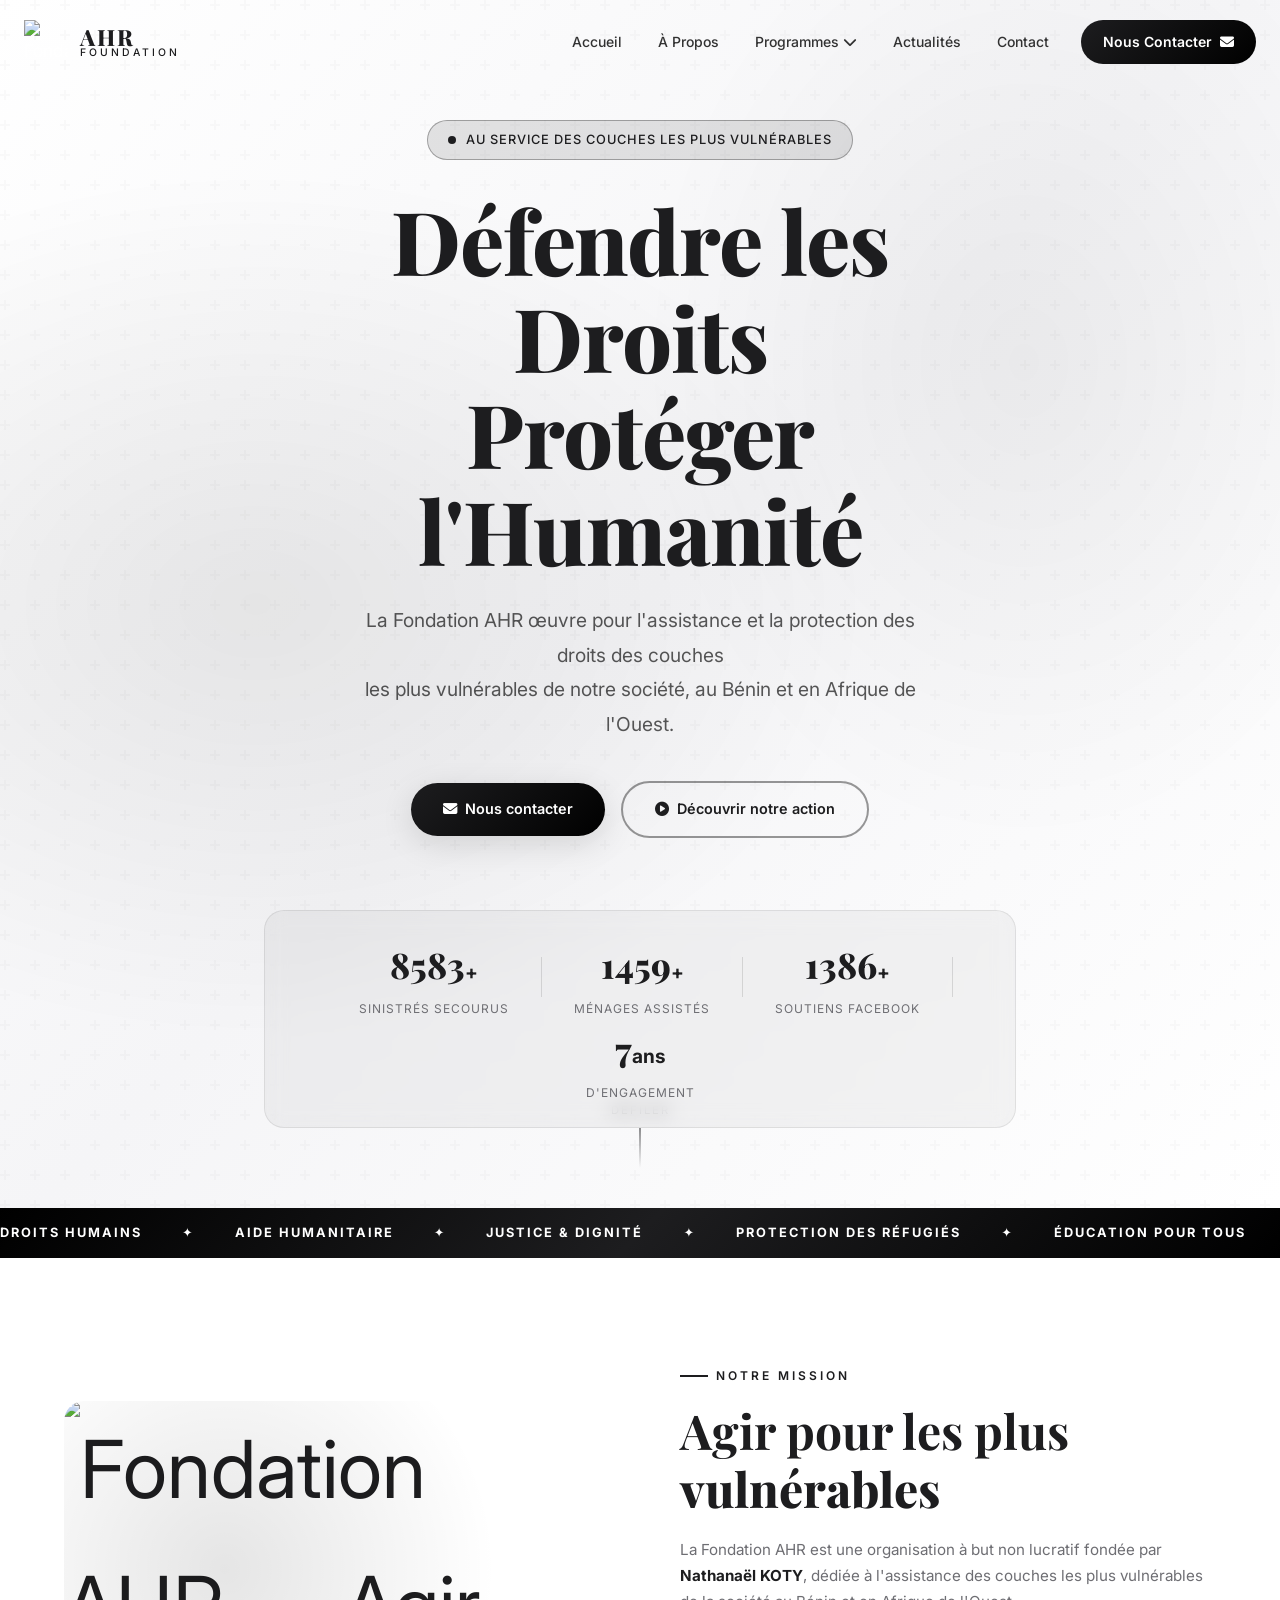
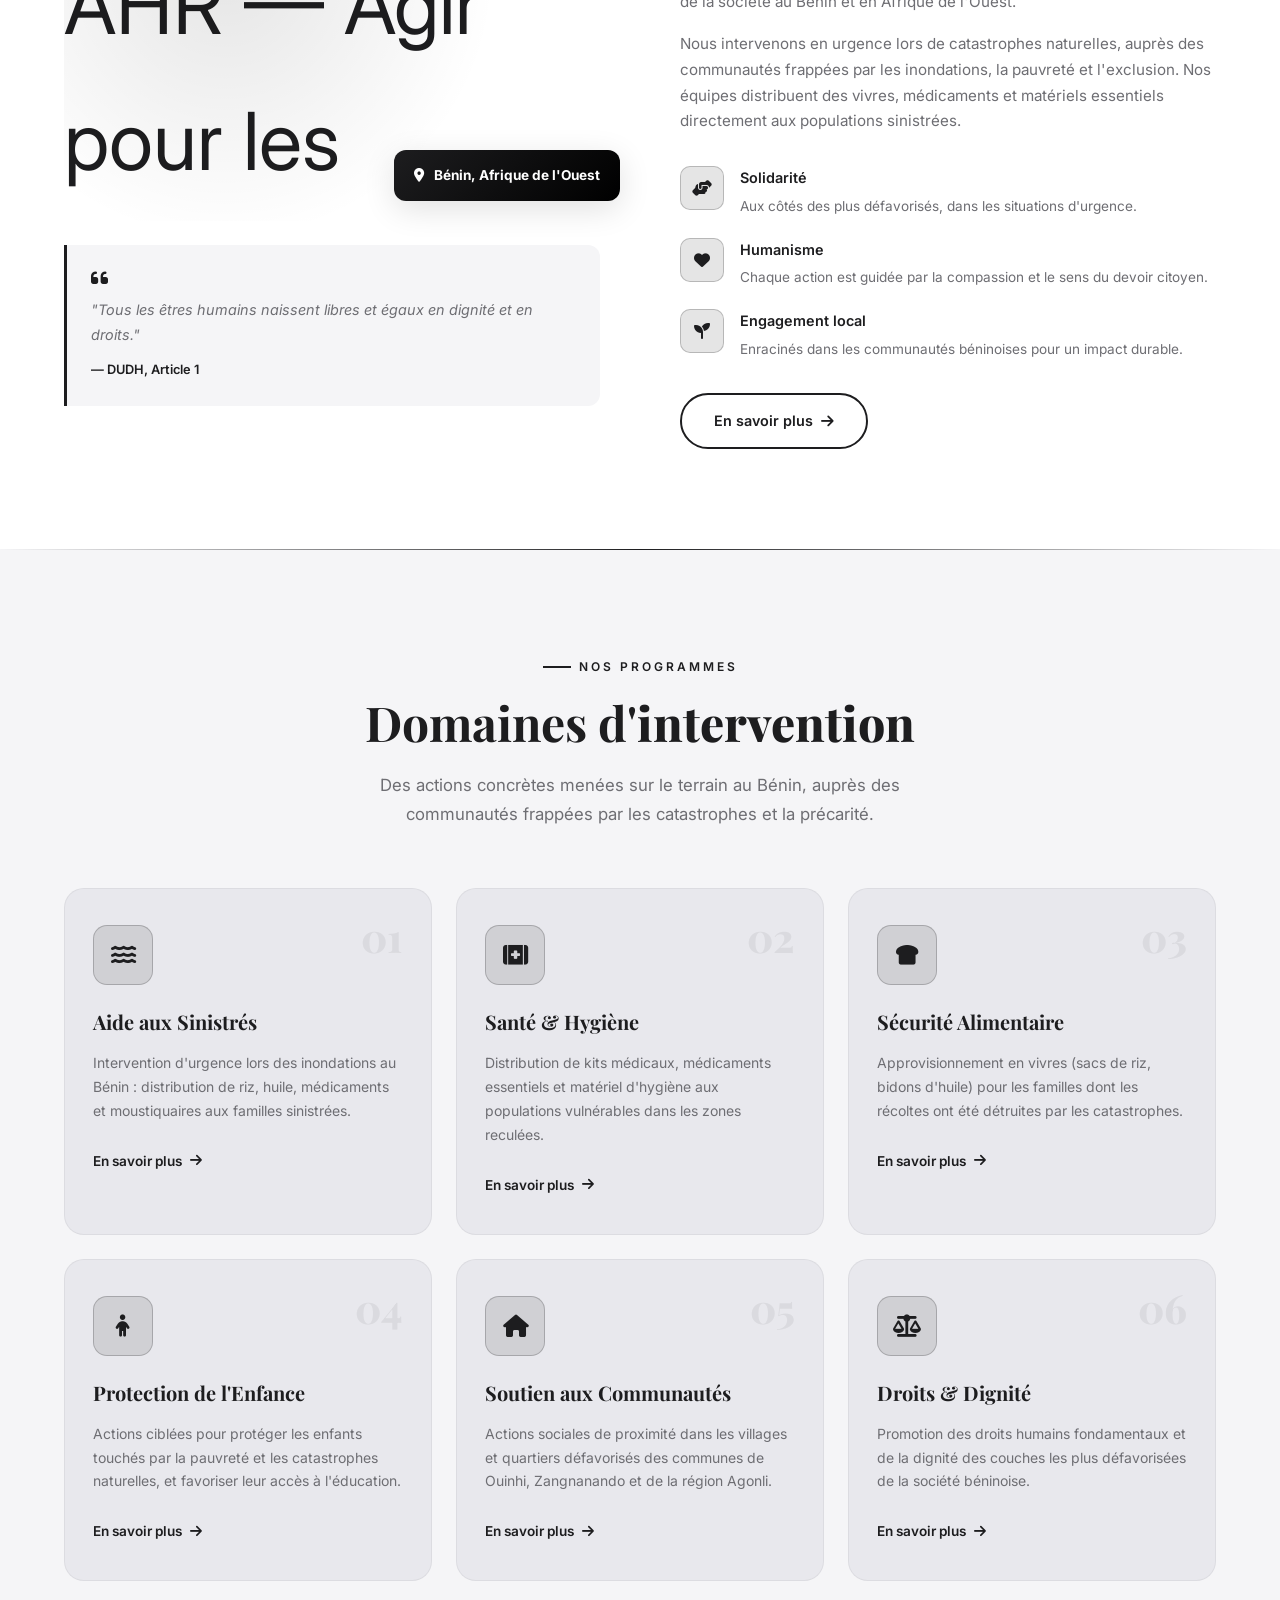
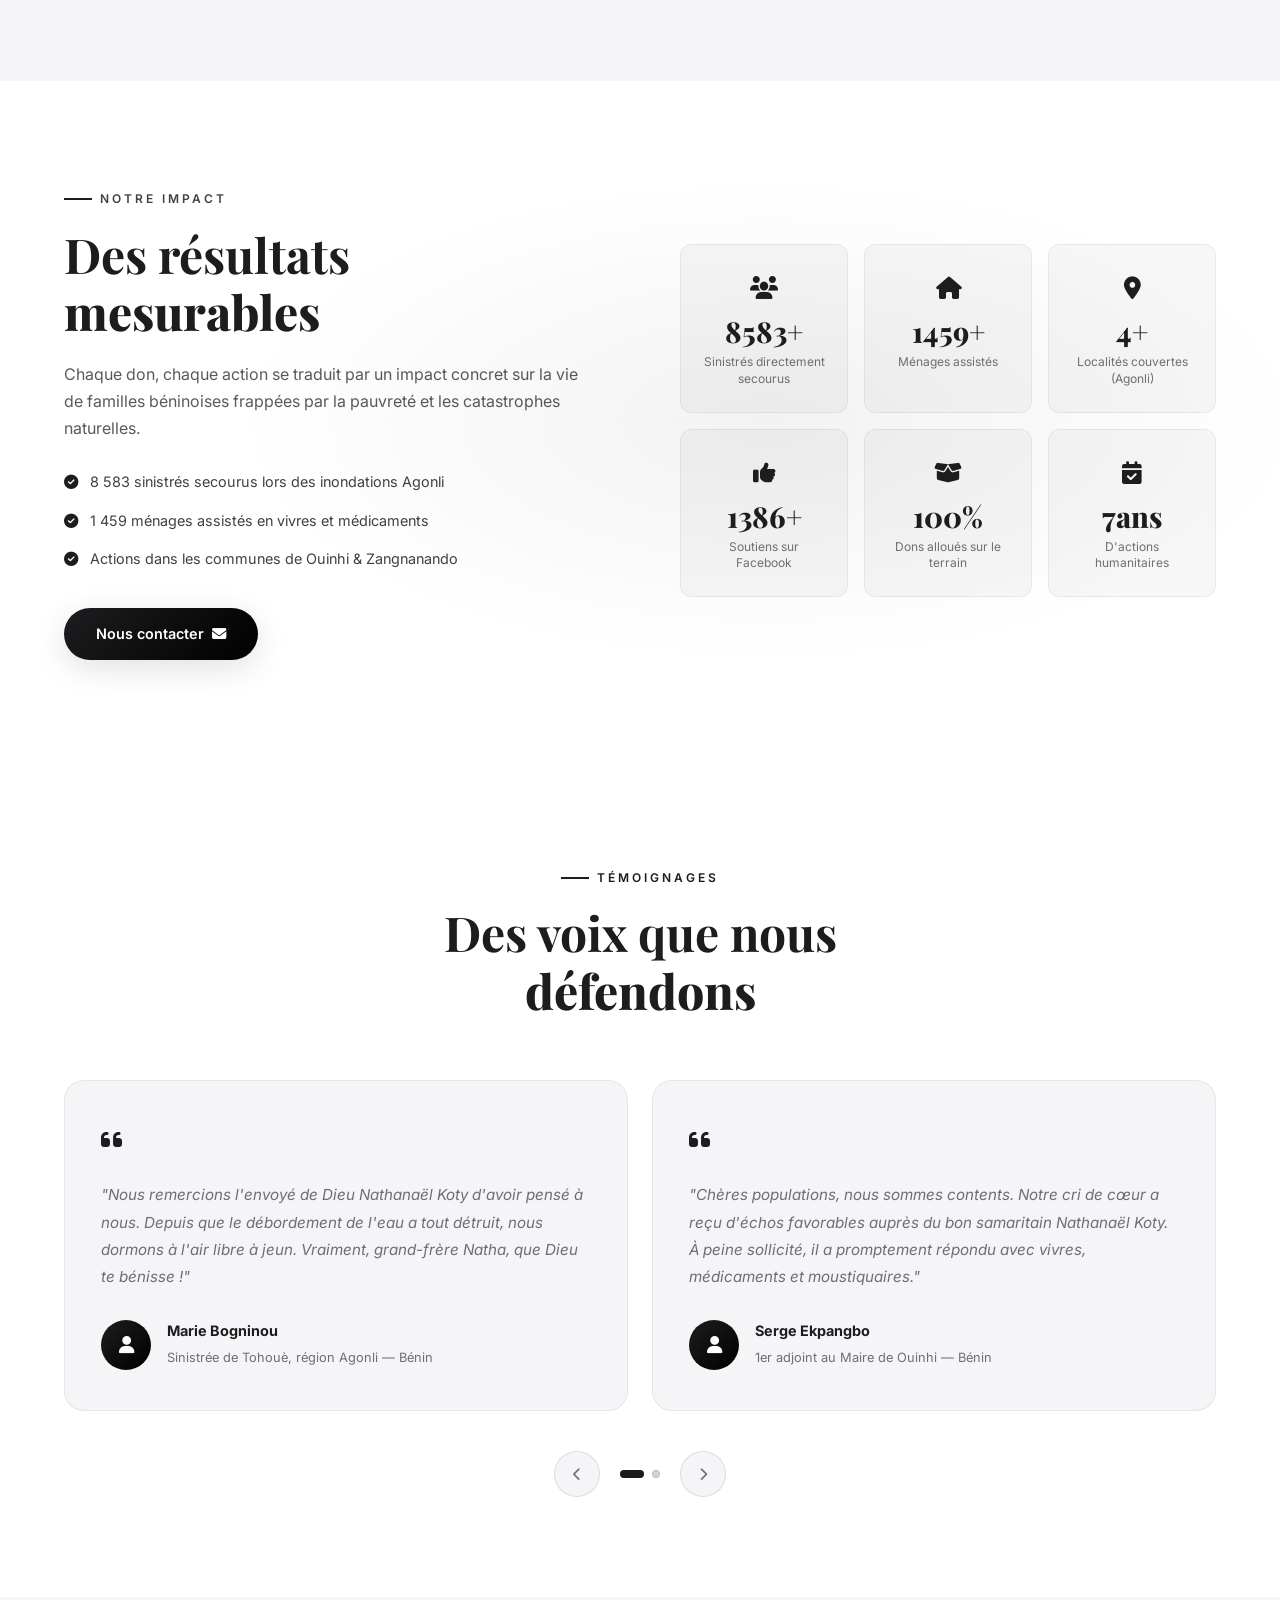
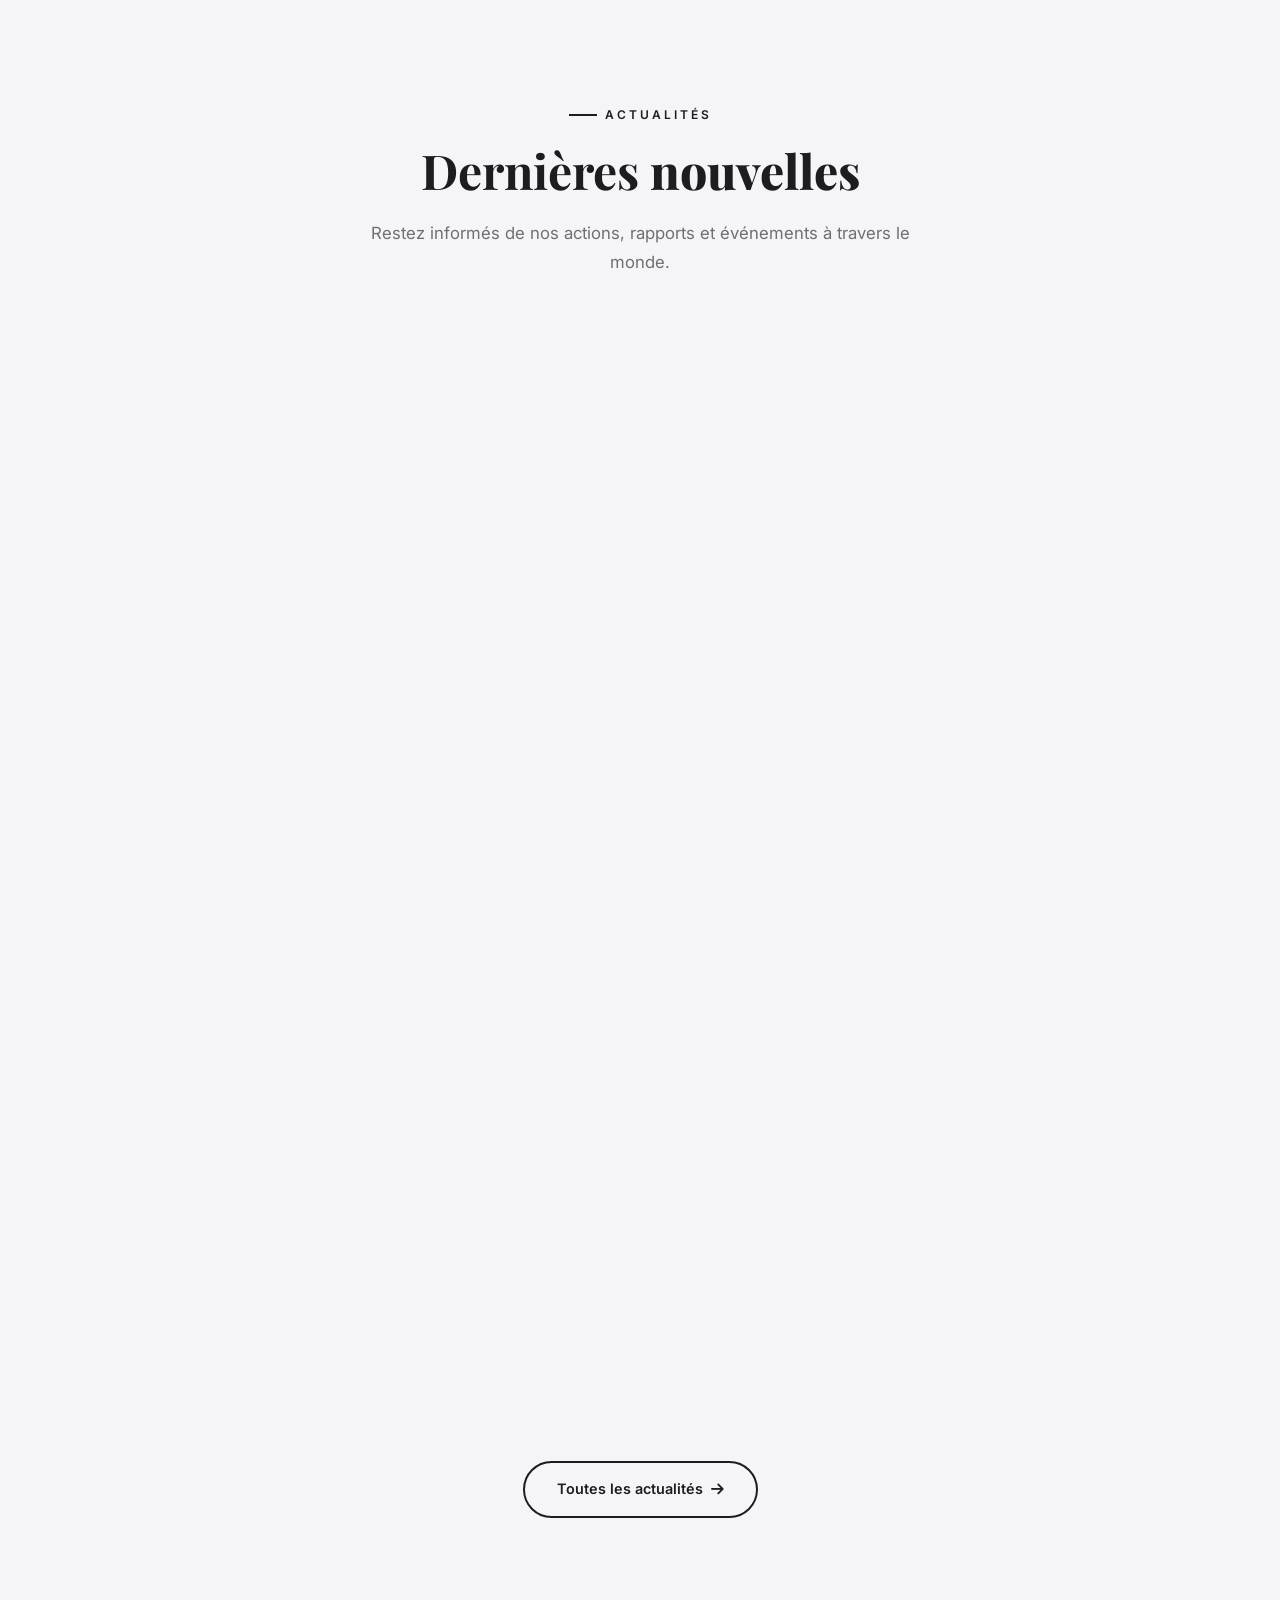
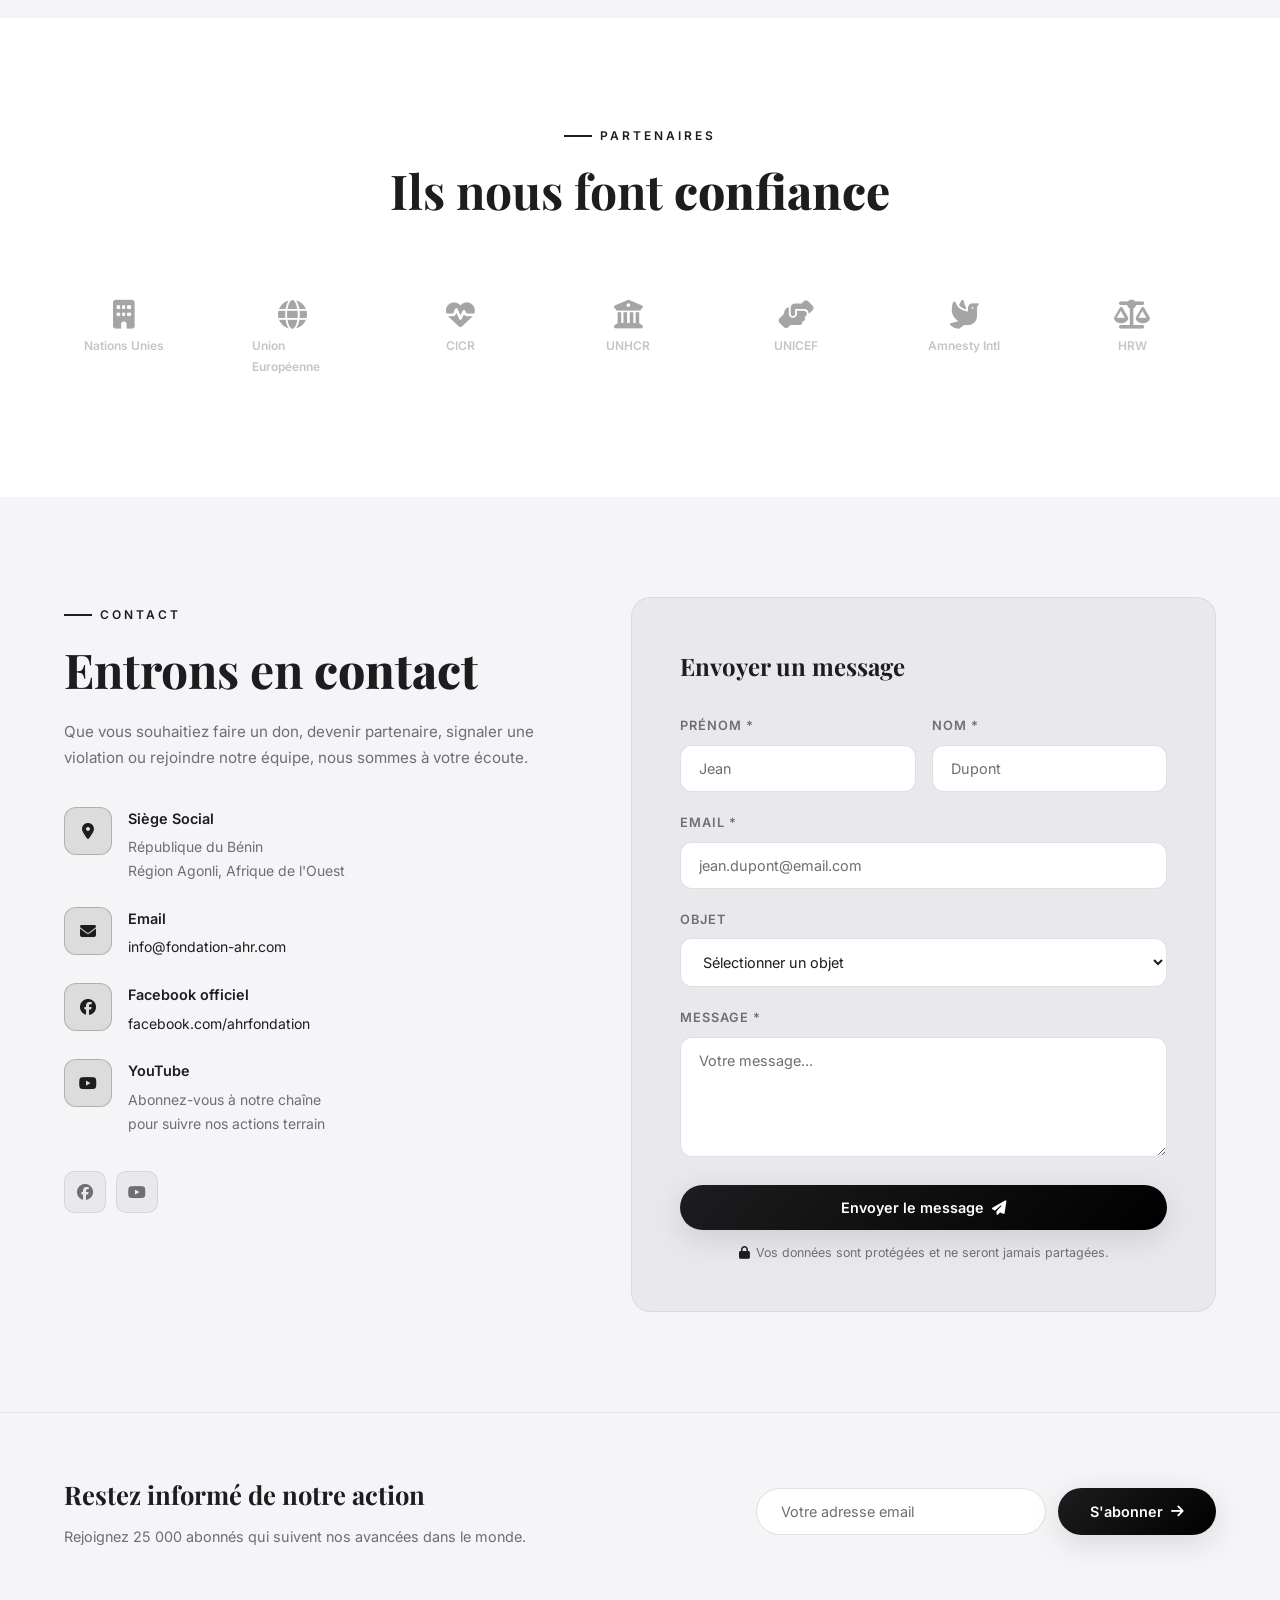
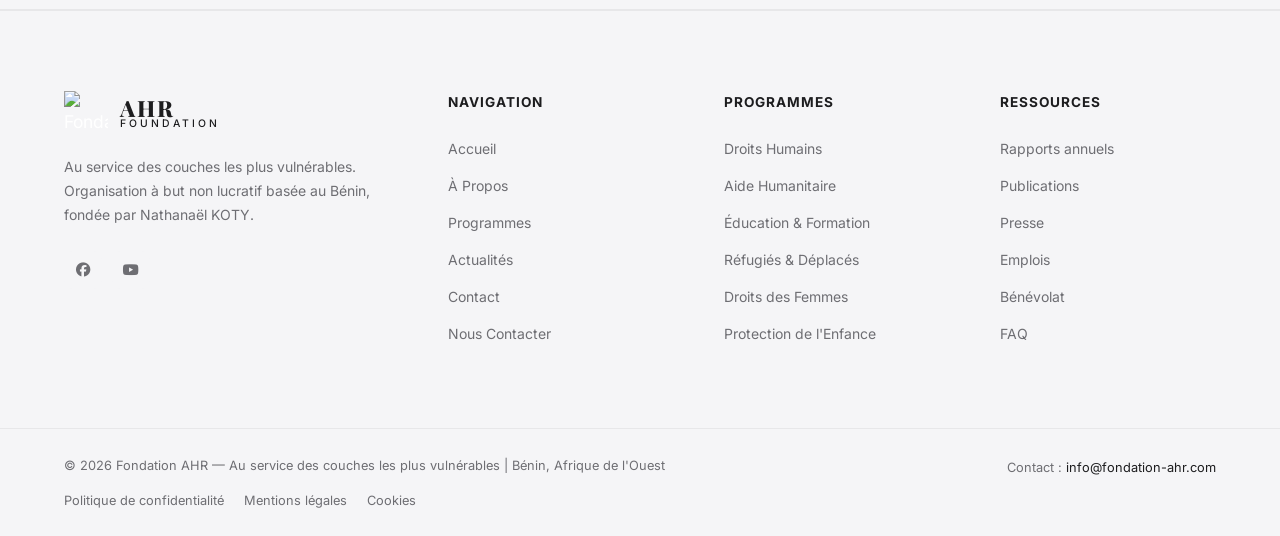
==== index.html @ 8061a59f "Initial commit - Fondation AHR website" ====
﻿<!DOCTYPE html>
<html lang="fr">
<head>
  <meta charset="UTF-8" />
  <meta name="viewport" content="width=device-width, initial-scale=1.0"/>
  <title>Fondation AHR — Assistance and Human Rights Foundation</title>
  <meta name="description" content="La Fondation AHR œuvre pour la défense des droits humains et l'assistance des populations vulnérables à travers le monde."/>
  <link rel="stylesheet" href="css/style.css"/>
  <link rel="stylesheet" href="css/animations.css"/>
  <link rel="preconnect" href="https://fonts.googleapis.com"/>
  <link href="https://fonts.googleapis.com/css2?family=Playfair+Display:wght@400;600;700;800&family=Inter:wght@300;400;500;600&display=swap" rel="stylesheet"/>
  <link rel="stylesheet" href="https://cdnjs.cloudflare.com/ajax/libs/font-awesome/6.5.0/css/all.min.css"/>
</head>
<body>

  <!-- ══════════════════════  NAVBAR  ══════════════════════ -->
  <nav class="navbar" id="navbar">
    <div class="nav-container">
      <a href="index.html" class="nav-logo">
        <span class="logo-icon" style="background:transparent; border:none;"><img src="https://res.cloudinary.com/dmwknarb2/image/upload/327393902_753303532380529_554003093604150796_n_wo1e9e.png" alt="Fondation AHR" style="width:44px; height:44px; object-fit:contain;"/></span>
        <div class="logo-text">
          <span class="logo-title">AHR</span>
          <span class="logo-sub">Foundation</span>
        </div>
      </a>
      <ul class="nav-menu" id="navMenu">
        <li><a href="index.html" class="nav-link active">Accueil</a></li>
        <li><a href="pages/about.html" class="nav-link">À Propos</a></li>
        <li class="nav-dropdown">
          <a href="#programs" class="nav-link">Programmes <i class="fas fa-chevron-down"></i></a>
          <ul class="dropdown-menu">
            <li><a href="#programs">Droits Humains</a></li>
            <li><a href="#programs">Aide Humanitaire</a></li>
            <li><a href="#programs">Éducation & Formation</a></li>
            <li><a href="#programs">Réfugiés & Déplacés</a></li>
          </ul>
        </li>
        <li><a href="pages/blog.html" class="nav-link">Actualités</a></li>
        <li><a href="#contact" class="nav-link">Contact</a></li>
        <li><a href="#contact" class="nav-cta">Nous Contacter <i class="fas fa-envelope"></i></a></li>
      </ul>
      <button class="nav-toggle" id="navToggle" aria-label="Menu">
        <span></span><span></span><span></span>
      </button>
    </div>
  </nav>

  <!-- ══════════════════════  HERO  ══════════════════════ -->
  <section class="hero" id="home">
    <div class="hero-bg"></div>
    <div class="hero-overlay"></div>
    <div class="hero-particles" id="particles"></div>
    <div class="hero-content">
      <div class="hero-badge reveal">
        <span class="badge-dot"></span>
        Au service des couches les plus vulnérables
      </div>
      <h1 class="hero-title reveal">
        Défendre les <span class="gold-text">Droits</span><br/>
        Protéger l'<span class="gold-text">Humanité</span>
      </h1>
      <p class="hero-subtitle reveal">
        La Fondation AHR œuvre pour l'assistance et la protection des droits des couches<br/>
        les plus vulnérables de notre société, au Bénin et en Afrique de l'Ouest.
      </p>
      <div class="hero-actions reveal">
        <a href="#contact" class="btn btn-gold">
          <i class="fas fa-envelope"></i> Nous contacter
        </a>
        <a href="pages/about.html" class="btn btn-outline-white">
          <i class="fas fa-play-circle"></i> Découvrir notre action
        </a>
      </div>
      <div class="hero-stats reveal">
        <div class="stat-item">
          <span class="stat-number" data-target="8583">0</span><span class="stat-suffix">+</span>
          <span class="stat-label">Sinistrés secourus</span>
        </div>
        <div class="stat-divider"></div>
        <div class="stat-item">
          <span class="stat-number" data-target="1459">0</span><span class="stat-suffix">+</span>
          <span class="stat-label">Ménages assistés</span>
        </div>
        <div class="stat-divider"></div>
        <div class="stat-item">
          <span class="stat-number" data-target="1386">0</span><span class="stat-suffix">+</span>
          <span class="stat-label">Soutiens Facebook</span>
        </div>
        <div class="stat-divider"></div>
        <div class="stat-item">
          <span class="stat-number" data-target="7">0</span><span class="stat-suffix">ans</span>
          <span class="stat-label">D'engagement</span>
        </div>
      </div>
    </div>
    <div class="hero-scroll">
      <span>Défiler</span>
      <div class="scroll-line"></div>
    </div>
  </section>

  <!-- ══════════════════════  MARQUEE  ══════════════════════ -->
  <div class="marquee-bar">
    <div class="marquee-track">
      <span>Droits Humains</span><span class="marquee-sep">✦</span>
      <span>Aide Humanitaire</span><span class="marquee-sep">✦</span>
      <span>Justice & Dignité</span><span class="marquee-sep">✦</span>
      <span>Protection des Réfugiés</span><span class="marquee-sep">✦</span>
      <span>Éducation pour Tous</span><span class="marquee-sep">✦</span>
      <span>Égalité & Liberté</span><span class="marquee-sep">✦</span>
      <span>Droits des Femmes</span><span class="marquee-sep">✦</span>
      <span>Accès à la Justice</span><span class="marquee-sep">✦</span>
      <span>Droits Humains</span><span class="marquee-sep">✦</span>
      <span>Aide Humanitaire</span><span class="marquee-sep">✦</span>
      <span>Justice & Dignité</span><span class="marquee-sep">✦</span>
      <span>Protection des Réfugiés</span><span class="marquee-sep">✦</span>
    </div>
  </div>

  <!-- ══════════════════════  MISSION  ══════════════════════ -->
  <section class="mission-section section" id="mission">
    <div class="container">
      <div class="mission-grid">
        <div class="mission-visual reveal-left">
          <div class="mission-img-wrapper">
            <div class="mission-img-placeholder" style="padding:0; overflow:hidden; background:none; border:none;">
              <img src="https://res.cloudinary.com/dmwknarb2/image/upload/f_png/33831989_678188295853684_4920862546354765824_n_cxwmad.jpg" alt="Fondation AHR — Agir pour les vulnérables" style="width:100%; height:100%; object-fit:cover; border-radius:var(--radius-lg); display:block;"/>
            </div>
            <div class="mission-badge-float">
              <i class="fas fa-map-marker-alt"></i>
              <span>Bénin, Afrique de l'Ouest</span>
            </div>
          </div>
          <div class="mission-quote">
            <i class="fas fa-quote-left"></i>
            <p>"Tous les êtres humains naissent libres et égaux en dignité et en droits."</p>
            <cite>— DUDH, Article 1</cite>
          </div>
        </div>
        <div class="mission-content reveal-right">
          <div class="section-label">Notre Mission</div>
          <h2 class="section-title">Agir pour les plus<br/><span class="gold-text">vulnérables</span></h2>
          <p class="mission-text">
            La Fondation AHR est une organisation à but non lucratif fondée par <strong style="color:var(--white)">Nathanaël KOTY</strong>,
            dédiée à l'assistance des couches les plus vulnérables de la société au Bénin
            et en Afrique de l'Ouest.
          </p>
          <p class="mission-text">
            Nous intervenons en urgence lors de catastrophes naturelles, auprès des communautés
            frappées par les inondations, la pauvreté et l'exclusion. Nos équipes distribuent des
            vivres, médicaments et matériels essentiels directement aux populations sinistrées.
          </p>
          <div class="mission-values">
            <div class="value-item">
              <div class="value-icon"><i class="fas fa-hands-helping"></i></div>
              <div>
                <h4>Solidarité</h4>
                <p>Aux côtés des plus défavorisés, dans les situations d'urgence.</p>
              </div>
            </div>
            <div class="value-item">
              <div class="value-icon"><i class="fas fa-heart"></i></div>
              <div>
                <h4>Humanisme</h4>
                <p>Chaque action est guidée par la compassion et le sens du devoir citoyen.</p>
              </div>
            </div>
            <div class="value-item">
              <div class="value-icon"><i class="fas fa-seedling"></i></div>
              <div>
                <h4>Engagement local</h4>
                <p>Enracinés dans les communautés béninoises pour un impact durable.</p>
              </div>
            </div>
          </div>
          <a href="pages/about.html" class="btn btn-gold-outline">En savoir plus <i class="fas fa-arrow-right"></i></a>
        </div>
      </div>
    </div>
  </section>

  <!-- ══════════════════════  PROGRAMMES  ══════════════════════ -->
  <section class="programs-section section" id="programs">
    <div class="programs-bg-deco"></div>
    <div class="container">
      <div class="section-header reveal">
        <div class="section-label">Nos Programmes</div>
        <h2 class="section-title">Domaines d'<span class="gold-text">intervention</span></h2>
        <p class="section-desc">
          Des actions concrètes menées sur le terrain au Bénin, auprès des communautés
          frappées par les catastrophes et la précarité.
        </p>
      </div>
      <div class="programs-grid">
        <div class="program-card reveal" data-delay="0">
          <div class="program-icon">
            <i class="fas fa-water"></i>
          </div>
          <div class="program-number">01</div>
          <h3>Aide aux Sinistrés</h3>
          <p>Intervention d'urgence lors des inondations au Bénin : distribution de riz, huile, médicaments et moustiquaires aux familles sinistrées.</p>
          <a href="pages/blog.html" class="program-link">En savoir plus <i class="fas fa-arrow-right"></i></a>
        </div>
        <div class="program-card reveal" data-delay="100">
          <div class="program-icon">
            <i class="fas fa-first-aid"></i>
          </div>
          <div class="program-number">02</div>
          <h3>Santé & Hygiène</h3>
          <p>Distribution de kits médicaux, médicaments essentiels et matériel d'hygiène aux populations vulnérables dans les zones reculées.</p>
          <a href="pages/blog.html" class="program-link">En savoir plus <i class="fas fa-arrow-right"></i></a>
        </div>
        <div class="program-card reveal" data-delay="200">
          <div class="program-icon">
            <i class="fas fa-bread-slice"></i>
          </div>
          <div class="program-number">03</div>
          <h3>Sécurité Alimentaire</h3>
          <p>Approvisionnement en vivres (sacs de riz, bidons d'huile) pour les familles dont les récoltes ont été détruites par les catastrophes.</p>
          <a href="pages/blog.html" class="program-link">En savoir plus <i class="fas fa-arrow-right"></i></a>
        </div>
        <div class="program-card reveal" data-delay="300">
          <div class="program-icon">
            <i class="fas fa-child"></i>
          </div>
          <div class="program-number">04</div>
          <h3>Protection de l'Enfance</h3>
          <p>Actions ciblées pour protéger les enfants touchés par la pauvreté et les catastrophes naturelles, et favoriser leur accès à l'éducation.</p>
          <a href="pages/blog.html" class="program-link">En savoir plus <i class="fas fa-arrow-right"></i></a>
        </div>
        <div class="program-card reveal" data-delay="400">
          <div class="program-icon">
            <i class="fas fa-home"></i>
          </div>
          <div class="program-number">05</div>
          <h3>Soutien aux Communautés</h3>
          <p>Actions sociales de proximité dans les villages et quartiers défavorisés des communes de Ouinhi, Zangnanando et de la région Agonli.</p>
          <a href="pages/blog.html" class="program-link">En savoir plus <i class="fas fa-arrow-right"></i></a>
        </div>
        <div class="program-card reveal" data-delay="500">
          <div class="program-icon">
            <i class="fas fa-balance-scale"></i>
          </div>
          <div class="program-number">06</div>
          <h3>Droits & Dignité</h3>
          <p>Promotion des droits humains fondamentaux et de la dignité des couches les plus défavorisées de la société béninoise.</p>
          <a href="pages/blog.html" class="program-link">En savoir plus <i class="fas fa-arrow-right"></i></a>
        </div>
      </div>
    </div>
  </section>

  <!-- ══════════════════════  IMPACT CHIFFRES  ══════════════════════ -->
  <section class="impact-section section" id="impact">
    <div class="impact-bg"></div>
    <div class="container">
      <div class="impact-grid">
        <div class="impact-content reveal-left">
          <div class="section-label light">Notre Impact</div>
          <h2 class="section-title white">Des résultats<br/><span class="gold-text">mesurables</span></h2>
          <p class="impact-text">
            Chaque don, chaque action se traduit par un impact concret sur la vie
            de familles béninoises frappées par la pauvreté et les catastrophes naturelles.
          </p>
          <div class="impact-highlights">
            <div class="highlight-item">
              <i class="fas fa-check-circle"></i>
              <span>8 583 sinistrés secourus lors des inondations Agonli</span>
            </div>
            <div class="highlight-item">
              <i class="fas fa-check-circle"></i>
              <span>1 459 ménages assistés en vivres et médicaments</span>
            </div>
            <div class="highlight-item">
              <i class="fas fa-check-circle"></i>
              <span>Actions dans les communes de Ouinhi & Zangnanando</span>
            </div>
          </div>
          <a href="#contact" class="btn btn-gold">Nous contacter <i class="fas fa-envelope"></i></a>
        </div>
        <div class="impact-numbers reveal-right">
          <div class="impact-card">
            <div class="impact-icon"><i class="fas fa-users"></i></div>
            <div class="impact-stat">
              <span class="impact-num" data-target="8583">0</span><span>+</span>
            </div>
            <p>Sinistrés directement secourus</p>
          </div>
          <div class="impact-card">
            <div class="impact-icon"><i class="fas fa-home"></i></div>
            <div class="impact-stat">
              <span class="impact-num" data-target="1459">0</span><span>+</span>
            </div>
            <p>Ménages assistés</p>
          </div>
          <div class="impact-card">
            <div class="impact-icon"><i class="fas fa-map-marker-alt"></i></div>
            <div class="impact-stat">
              <span class="impact-num" data-target="4">0</span><span>+</span>
            </div>
            <p>Localités couvertes (Agonli)</p>
          </div>
          <div class="impact-card">
            <div class="impact-icon"><i class="fas fa-thumbs-up"></i></div>
            <div class="impact-stat">
              <span class="impact-num" data-target="1386">0</span><span>+</span>
            </div>
            <p>Soutiens sur Facebook</p>
          </div>
          <div class="impact-card">
            <div class="impact-icon"><i class="fas fa-box-open"></i></div>
            <div class="impact-stat">
              <span class="impact-num" data-target="100">0</span><span>%</span>
            </div>
            <p>Dons alloués sur le terrain</p>
          </div>
          <div class="impact-card">
            <div class="impact-icon"><i class="fas fa-calendar-check"></i></div>
            <div class="impact-stat">
              <span class="impact-num" data-target="7">0</span><span>ans</span>
            </div>
            <p>D'actions humanitaires</p>
          </div>
        </div>
      </div>
    </div>
  </section>

  <!-- ══════════════════════  TESTIMONIAUX  ══════════════════════ -->
  <section class="testimonials-section section" id="testimonials">
    <div class="container">
      <div class="section-header reveal">
        <div class="section-label">Témoignages</div>
        <h2 class="section-title">Des voix que nous<br/><span class="gold-text">défendons</span></h2>
      </div>
      <div class="testimonials-slider">
        <div class="testimonials-track" id="testimonialsTrack">
          <div class="testimonial-card">
            <div class="testimonial-quote"><i class="fas fa-quote-left"></i></div>
            <p>"Nous remercions l'envoyé de Dieu Nathanaël Koty d'avoir pensé à nous. Depuis que le débordement de l'eau a tout détruit, nous dormons à l'air libre à jeun. Vraiment, grand-frère Natha, que Dieu te bénisse !"</p>
            <div class="testimonial-author">
              <div class="author-avatar"><i class="fas fa-user"></i></div>
              <div>
                <strong>Marie Bogninou</strong>
                <span>Sinistrée de Tohouè, région Agonli — Bénin</span>
              </div>
            </div>
          </div>
          <div class="testimonial-card">
            <div class="testimonial-quote"><i class="fas fa-quote-left"></i></div>
            <p>"Chères populations, nous sommes contents. Notre cri de cœur a reçu d'échos favorables auprès du bon samaritain Nathanaël Koty. À peine sollicité, il a promptement répondu avec vivres, médicaments et moustiquaires."</p>
            <div class="testimonial-author">
              <div class="author-avatar"><i class="fas fa-user"></i></div>
              <div>
                <strong>Serge Ekpangbo</strong>
                <span>1er adjoint au Maire de Ouinhi — Bénin</span>
              </div>
            </div>
          </div>
          <div class="testimonial-card">
            <div class="testimonial-quote"><i class="fas fa-quote-left"></i></div>
            <p>"Ce n'est pas de votre faute d'être dans cette condition. Mais ce serait une faute grave si nous n'agissions pas. La Fondation AHR se fait le devoir de vous offrir un brin de sourire à travers ces présents."</p>
            <div class="testimonial-author">
              <div class="author-avatar"><i class="fas fa-user"></i></div>
              <div>
                <strong>Nathanaël KOTY</strong>
                <span>Président-Fondateur, Fondation AHR — Bénin</span>
              </div>
            </div>
          </div>
          <div class="testimonial-card">
            <div class="testimonial-quote"><i class="fas fa-quote-left"></i></div>
            <p>"La Fondation AHR qui travaille pour les couches vulnérables reviendra dans les prochains jours pour d'autres actions sociales plus pointues. Nous invitons toutes les bonnes volontés à faire autant."</p>
            <div class="testimonial-author">
              <div class="author-avatar"><i class="fas fa-user"></i></div>
              <div>
                <strong>Bruno Viaho</strong>
                <span>Membre actif, Fondation AHR — Bénin</span>
              </div>
            </div>
          </div>
        </div>
        <div class="slider-controls">
          <button class="slider-btn" id="prevBtn"><i class="fas fa-chevron-left"></i></button>
          <div class="slider-dots" id="sliderDots"></div>
          <button class="slider-btn" id="nextBtn"><i class="fas fa-chevron-right"></i></button>
        </div>
      </div>
    </div>
  </section>

  <!-- ══════════════════════  BLOG PREVIEW  ══════════════════════ -->
  <section class="blog-preview-section section" id="news">
    <div class="container">
      <div class="section-header reveal">
        <div class="section-label">Actualités</div>
        <h2 class="section-title">Dernières <span class="gold-text">nouvelles</span></h2>
        <p class="section-desc">Restez informés de nos actions, rapports et événements à travers le monde.</p>
      </div>
      <div class="blog-grid">
        <div class="blog-card featured reveal" style="overflow:hidden; display:flex; align-items:stretch; justify-content:center; background:transparent; border:none; box-shadow:none;">
          <iframe src="https://www.facebook.com/plugins/post.php?href=https%3A%2F%2Fwww.facebook.com%2Fahrfondation%2Fposts%2Fpfbid0Rk1g52JhXmCmSq9uefWDFMdXFMCAFdXYzMThd92JaocttdVY2HbYHH1hpQY56QLKl&show_text=true&width=500" width="500" height="545" style="border:none;overflow:hidden;display:block;max-width:100%;border-radius:var(--radius-lg);" scrolling="no" frameborder="0" allowfullscreen="true" allow="autoplay; clipboard-write; encrypted-media; picture-in-picture; web-share"></iframe>
        </div>
        <div class="blog-side">
          <div class="blog-card-sm reveal" data-delay="100" style="background:transparent; border:none; box-shadow:none; padding:0; overflow:visible;">
            <iframe src="https://www.facebook.com/plugins/post.php?href=https%3A%2F%2Fwww.facebook.com%2Fahrfondation%2Fposts%2Fpfbid02uwYQvBxTCbDTizNyrFGQZyXysoVNdLb65soQxeJ5K8eNu9d1woLPJxcKgtAxRHSAl&show_text=true&width=500" width="500" height="250" style="border:none;overflow:hidden;display:block;max-width:100%;border-radius:var(--radius);" scrolling="no" frameborder="0" allowfullscreen="true" allow="autoplay; clipboard-write; encrypted-media; picture-in-picture; web-share"></iframe>
          </div>
          <div class="blog-card-sm reveal" data-delay="200" style="background:transparent; border:none; box-shadow:none; padding:0; overflow:visible;">
            <iframe src="https://www.facebook.com/plugins/post.php?href=https%3A%2F%2Fwww.facebook.com%2Fahrfondation%2Fposts%2Fpfbid02uwYQvBxTCbDTizNyrFGQZyXysoVNdLb65soQxeJ5K8eNu9d1woLPJxcKgtAxRHSAl&show_text=true&width=500" width="500" height="250" style="border:none;overflow:hidden;display:block;max-width:100%;border-radius:var(--radius);" scrolling="no" frameborder="0" allowfullscreen="true" allow="autoplay; clipboard-write; encrypted-media; picture-in-picture; web-share"></iframe>
          </div>
          <div class="blog-card-sm reveal" data-delay="300" style="background:transparent; border:none; box-shadow:none; padding:0; overflow:visible;">
            <iframe src="https://www.facebook.com/plugins/post.php?href=https%3A%2F%2Fwww.facebook.com%2Fahrfondation%2Fposts%2Fpfbid0LVCz6cUpHkBPwqX7Twd5BV7eNKtuWEPssJAX1Fk1bFcpWMTqMDL9YzKHEGQ58543l&show_text=true&width=500" width="500" height="545" style="border:none;overflow:hidden;display:block;max-width:100%;border-radius:var(--radius);" scrolling="no" frameborder="0" allowfullscreen="true" allow="autoplay; clipboard-write; encrypted-media; picture-in-picture; web-share"></iframe>
          </div>
        </div>
      </div>
      <div class="text-center reveal">
        <a href="pages/blog.html" class="btn btn-gold-outline">Toutes les actualités <i class="fas fa-arrow-right"></i></a>
      </div>
    </div>
  </section>

  <!-- ══════════════════════  DON CTA  ══════════════════════ -->
  <!-- ══════════════════════  PARTENAIRES  ══════════════════════ -->
  <section class="partners-section section">
    <div class="container">
      <div class="section-header reveal">
        <div class="section-label">Partenaires</div>
        <h2 class="section-title">Ils nous font <span class="gold-text">confiance</span></h2>
      </div>
      <div class="partners-marquee">
        <div class="partners-track">
          <div class="partner-logo"><i class="fas fa-building"></i><span>Nations Unies</span></div>
          <div class="partner-logo"><i class="fas fa-globe"></i><span>Union Européenne</span></div>
          <div class="partner-logo"><i class="fas fa-heartbeat"></i><span>CICR</span></div>
          <div class="partner-logo"><i class="fas fa-university"></i><span>UNHCR</span></div>
          <div class="partner-logo"><i class="fas fa-hands-helping"></i><span>UNICEF</span></div>
          <div class="partner-logo"><i class="fas fa-dove"></i><span>Amnesty Intl</span></div>
          <div class="partner-logo"><i class="fas fa-balance-scale"></i><span>HRW</span></div>
          <div class="partner-logo"><i class="fas fa-building"></i><span>Nations Unies</span></div>
          <div class="partner-logo"><i class="fas fa-globe"></i><span>Union Européenne</span></div>
          <div class="partner-logo"><i class="fas fa-heartbeat"></i><span>CICR</span></div>
          <div class="partner-logo"><i class="fas fa-university"></i><span>UNHCR</span></div>
        </div>
      </div>
    </div>
  </section>

  <!-- ══════════════════════  CONTACT  ══════════════════════ -->
  <section class="contact-section section" id="contact">
    <div class="container">
      <div class="contact-grid">
        <div class="contact-info reveal-left">
          <div class="section-label">Contact</div>
          <h2 class="section-title">Entrons en <span class="gold-text">contact</span></h2>
          <p>Que vous souhaitiez faire un don, devenir partenaire, signaler une violation ou rejoindre notre équipe, nous sommes à votre écoute.</p>
          <div class="contact-items">
            <div class="contact-item">
              <div class="contact-icon"><i class="fas fa-map-marker-alt"></i></div>
              <div>
                <h4>Siège Social</h4>
                <p>République du Bénin<br/>Région Agonli, Afrique de l'Ouest</p>
              </div>
            </div>
            <div class="contact-item">
              <div class="contact-icon"><i class="fas fa-envelope"></i></div>
              <div>
                <h4>Email</h4>
                <p><a href="mailto:info@fondation-ahr.com" style="color:var(--gold);">info@fondation-ahr.com</a></p>
              </div>
            </div>
            <div class="contact-item">
              <div class="contact-icon"><i class="fab fa-facebook"></i></div>
              <div>
                <h4>Facebook officiel</h4>
                <p><a href="https://www.facebook.com/ahrfondation" target="_blank" style="color:var(--gold);">facebook.com/ahrfondation</a></p>
              </div>
            </div>
            <div class="contact-item">
              <div class="contact-icon"><i class="fab fa-youtube"></i></div>
              <div>
                <h4>YouTube</h4>
                <p>Abonnez-vous à notre chaîne<br/>pour suivre nos actions terrain</p>
              </div>
            </div>
          </div>
          <div class="contact-socials">
            <a href="https://www.facebook.com/ahrfondation" target="_blank" class="social-btn"><i class="fab fa-facebook"></i></a>
            <a href="https://www.youtube.com" target="_blank" class="social-btn"><i class="fab fa-youtube"></i></a>
          </div>
        </div>
        <div class="contact-form-wrap reveal-right">
          <form class="contact-form" id="contactForm" action="https://formspree.io/f/mnjlwdde" method="POST">
            <h3>Envoyer un message</h3>
            <div class="form-row">
              <div class="form-group">
                <label>Prénom *</label>
                <input type="text" name="prenom" placeholder="Jean" required/>
              </div>
              <div class="form-group">
                <label>Nom *</label>
                <input type="text" name="nom" placeholder="Dupont" required/>
              </div>
            </div>
            <div class="form-group">
              <label>Email *</label>
              <input type="email" name="email" placeholder="jean.dupont@email.com" required/>
            </div>
            <div class="form-group">
              <label>Objet</label>
              <select name="objet">
                <option value="">Sélectionner un objet</option>
                <option>Devenir partenaire</option>
                <option>Signaler une violation</option>
                <option>Rejoindre l'équipe</option>
                <option>Presse & Médias</option>
                <option>Autre</option>
              </select>
            </div>
            <div class="form-group">
              <label>Message *</label>
              <textarea name="message" rows="5" placeholder="Votre message..." required></textarea>
            </div>
            <input type="hidden" name="_subject" value="Nouveau message — Fondation AHR"/>
            <input type="hidden" name="_language" value="fr"/>
            <button type="submit" class="btn btn-gold btn-full">
              Envoyer le message <i class="fas fa-paper-plane"></i>
            </button>
            <p class="form-note"><i class="fas fa-lock"></i> Vos données sont protégées et ne seront jamais partagées.</p>
            <div id="formSuccess" style="display:none; margin-top:16px; padding:16px; background:#d4edda; color:#155724; border-radius:8px; text-align:center;">
              <i class="fas fa-check-circle"></i> Message envoyé ! Nous vous répondrons à <strong>info@fondation-ahr.com</strong> très prochainement.
            </div>
          </form>
        </div>
      </div>
    </div>
  </section>

  <!-- ══════════════════════  NEWSLETTER  ══════════════════════ -->
  <section class="newsletter-section">
    <div class="container">
      <div class="newsletter-content reveal">
        <div class="newsletter-text">
          <h3>Restez informé de notre action</h3>
          <p>Rejoignez 25 000 abonnés qui suivent nos avancées dans le monde.</p>
        </div>
        <form class="newsletter-form" id="newsletterForm">
          <input type="email" placeholder="Votre adresse email" required/>
          <button type="submit" class="btn btn-gold">S'abonner <i class="fas fa-arrow-right"></i></button>
        </form>
      </div>
    </div>
  </section>

  <!-- ══════════════════════  FOOTER  ══════════════════════ -->
  <footer class="footer">
    <div class="footer-top">
      <div class="container">
        <div class="footer-grid">
          <div class="footer-brand">
            <a href="index.html" class="nav-logo white">
              <span class="logo-icon" style="background:transparent; border:none;"><img src="https://res.cloudinary.com/dmwknarb2/image/upload/327393902_753303532380529_554003093604150796_n_wo1e9e.png" alt="Fondation AHR" style="width:44px; height:44px; object-fit:contain;"/></span>
              <div class="logo-text">
                <span class="logo-title">AHR</span>
                <span class="logo-sub">Foundation</span>
              </div>
            </a>
            <p>Au service des couches les plus vulnérables. Organisation à but non lucratif basée au Bénin, fondée par Nathanaël KOTY.</p>
            <div class="footer-socials">
              <a href="https://www.facebook.com/ahrfondation" target="_blank"><i class="fab fa-facebook"></i></a>
              <a href="https://www.youtube.com" target="_blank"><i class="fab fa-youtube"></i></a>
            </div>
          </div>
          <div class="footer-links">
            <h4>Navigation</h4>
            <ul>
              <li><a href="index.html">Accueil</a></li>
              <li><a href="pages/about.html">À Propos</a></li>
              <li><a href="#programs">Programmes</a></li>
              <li><a href="pages/blog.html">Actualités</a></li>
              <li><a href="#contact">Contact</a></li>
              <li><a href="#contact">Nous Contacter</a></li>
            </ul>
          </div>
          <div class="footer-links">
            <h4>Programmes</h4>
            <ul>
              <li><a href="#">Droits Humains</a></li>
              <li><a href="#">Aide Humanitaire</a></li>
              <li><a href="#">Éducation & Formation</a></li>
              <li><a href="#">Réfugiés & Déplacés</a></li>
              <li><a href="#">Droits des Femmes</a></li>
              <li><a href="#">Protection de l'Enfance</a></li>
            </ul>
          </div>
          <div class="footer-links">
            <h4>Ressources</h4>
            <ul>
              <li><a href="#">Rapports annuels</a></li>
              <li><a href="#">Publications</a></li>
              <li><a href="#">Presse</a></li>
              <li><a href="#">Emplois</a></li>
              <li><a href="#">Bénévolat</a></li>
              <li><a href="#">FAQ</a></li>
            </ul>
          </div>
        </div>
      </div>
    </div>
    <div class="footer-bottom">
      <div class="container">
        <p>© 2026 Fondation AHR — Au service des couches les plus vulnérables | Bénin, Afrique de l'Ouest</p>
        <p style="font-size:0.8rem; color:var(--text-muted); margin-top:4px;">Contact : <a href="mailto:info@fondation-ahr.com" style="color:var(--gold);">info@fondation-ahr.com</a></p>
        <div class="footer-legal">
          <a href="#">Politique de confidentialité</a>
          <a href="#">Mentions légales</a>
          <a href="#">Cookies</a>
        </div>
      </div>
    </div>
  </footer>

  <!-- ══════════════════════  BACK TO TOP  ══════════════════════ -->
  <button class="back-to-top" id="backToTop" aria-label="Retour en haut">
    <i class="fas fa-chevron-up"></i>
  </button>

  <!-- Toast notification -->
  <div class="toast" id="toast"></div>

  <script src="js/main.js"></script>
  <script>
    const contactForm = document.getElementById('contactForm');
    if (contactForm) {
      contactForm.addEventListener('submit', async function(e) {
        e.preventDefault();
        const btn = contactForm.querySelector('button[type="submit"]');
        btn.disabled = true;
        btn.innerHTML = '<i class="fas fa-spinner fa-spin"></i> Envoi en cours...';
        const data = new FormData(contactForm);
        try {
          const res = await fetch(contactForm.action, {
            method: 'POST',
            body: data,
            headers: { 'Accept': 'application/json' }
          });
          if (res.ok) {
            contactForm.reset();
            document.getElementById('formSuccess').style.display = 'block';
            btn.innerHTML = '<i class="fas fa-check"></i> Message envoyé';
          } else {
            btn.disabled = false;
            btn.innerHTML = 'Envoyer le message <i class="fas fa-paper-plane"></i>';
            alert('Une erreur est survenue. Veuillez réessayer.');
          }
        } catch {
          btn.disabled = false;
          btn.innerHTML = 'Envoyer le message <i class="fas fa-paper-plane"></i>';
          alert('Impossible d\'envoyer le message. Vérifiez votre connexion.');
        }
      });
    }
  </script>
</body>
</html>
---- css/style.css ----
﻿/* ══════════════════════════════════════════════════════════
   FONDATION AHR — Premium Stylesheet
   Design: Élégant & Professionnel (Or, Noir, Blanc)
══════════════════════════════════════════════════════════ */

/* ── CSS VARIABLES ── */
:root {
  --gold: #1D1D1F;
  --gold-light: #424245;
  --gold-dark: #000000;
  --black: #FFFFFF;
  --dark: #FFFFFF;
  --dark-2: #F5F5F7;
  --dark-3: #E8E8ED;
  --dark-4: #D2D2D7;
  --white: #1D1D1F;
  --off-white: #F5F5F7;
  --gray: #6E6E73;
  --gray-light: #D2D2D7;
  --text: #1D1D1F;
  --text-muted: #6E6E73;
  --font-serif: 'Playfair Display', Georgia, serif;
  --font-sans: 'Inter', system-ui, sans-serif;
  --radius: 12px;
  --radius-lg: 20px;
  --shadow: 0 4px 24px rgba(0,0,0,0.08);
  --shadow-gold: 0 8px 32px rgba(0,0,0,0.12);
  --transition: all 0.35s cubic-bezier(0.4,0,0.2,1);
  --section-pad: 100px 0;
}

/* ── RESET & BASE ── */
*, *::before, *::after { box-sizing: border-box; margin: 0; padding: 0; }

html { scroll-behavior: smooth; font-size: 16px; }

body {
  font-family: var(--font-sans);
  background: var(--dark);
  color: var(--text);
  line-height: 1.7;
  overflow-x: hidden;
}

::selection { background: var(--gold); color: var(--black); }

a { text-decoration: none; color: inherit; transition: var(--transition); }
ul { list-style: none; }
img { max-width: 100%; display: block; }

/* ── SCROLLBAR ── */
::-webkit-scrollbar { width: 6px; }
::-webkit-scrollbar-track { background: var(--dark); }
::-webkit-scrollbar-thumb { background: var(--gold); border-radius: 3px; }

/* ── UTILITY CLASSES ── */
.container { max-width: 1200px; margin: 0 auto; padding: 0 24px; }
.section { padding: var(--section-pad); }
.text-center { text-align: center; }
.gold-text { color: var(--gold); }
.white { color: var(--white); }

/* ── SECTION LABELS & TITLES ── */
.section-label {
  display: inline-flex;
  align-items: center;
  gap: 8px;
  font-family: var(--font-sans);
  font-size: 0.75rem;
  font-weight: 600;
  letter-spacing: 3px;
  text-transform: uppercase;
  color: var(--gold);
  margin-bottom: 16px;
}
.section-label.light { color: var(--gold-light); }
.section-label::before {
  content: '';
  display: inline-block;
  width: 28px;
  height: 2px;
  background: var(--gold);
}

.section-title {
  font-family: var(--font-serif);
  font-size: clamp(2rem, 4vw, 3rem);
  font-weight: 700;
  line-height: 1.2;
  color: var(--white);
  margin-bottom: 20px;
}
.section-title.white { color: var(--white); }

.section-desc {
  color: var(--text-muted);
  font-size: 1.05rem;
  max-width: 600px;
  margin: 0 auto;
}

.section-header { text-align: center; margin-bottom: 60px; }

/* ── BUTTONS ── */
.btn {
  display: inline-flex;
  align-items: center;
  gap: 8px;
  padding: 14px 32px;
  border-radius: 50px;
  font-family: var(--font-sans);
  font-size: 0.9rem;
  font-weight: 600;
  cursor: pointer;
  border: none;
  transition: var(--transition);
  white-space: nowrap;
}

.btn-gold {
  background: linear-gradient(135deg, var(--gold) 0%, var(--gold-dark) 100%);
  color: var(--black);
  box-shadow: var(--shadow-gold);
}
.btn-gold:hover {
  background: linear-gradient(135deg, var(--gold-light) 0%, var(--gold) 100%);
  transform: translateY(-2px);
  box-shadow: 0 8px 24px rgba(0,0,0,0.14);
  color: var(--black);
}

.btn-outline-white {
  background: transparent;
  color: var(--white);
  border: 2px solid rgba(0,0,0,0.4);
}
.btn-outline-white:hover {
  background: rgba(0,0,0,0.1);
  border-color: var(--white);
  transform: translateY(-2px);
}

.btn-gold-outline {
  background: transparent;
  color: var(--gold);
  border: 2px solid var(--gold);
}
.btn-gold-outline:hover {
  background: var(--gold);
  color: var(--black);
  transform: translateY(-2px);
  box-shadow: var(--shadow-gold);
}

.btn-full { width: 100%; justify-content: center; }
.btn-lg { padding: 18px 48px; font-size: 1rem; }

/* ══════════════════════════════════════════
   NAVBAR
══════════════════════════════════════════ */
.navbar {
  position: fixed;
  top: 0; left: 0; right: 0;
  z-index: 1000;
  padding: 20px 0;
  transition: var(--transition);
}

.navbar.scrolled {
  background: rgba(255,255,255,0.92);
  backdrop-filter: blur(20px);
  -webkit-backdrop-filter: blur(20px);
  padding: 12px 0;
  border-bottom: 1px solid rgba(0,0,0,0.15);
  box-shadow: 0 2px 20px rgba(0,0,0,0.08);
}

.nav-container {
  max-width: 1280px;
  margin: 0 auto;
  padding: 0 24px;
  display: flex;
  align-items: center;
  justify-content: space-between;
}

.nav-logo {
  display: flex;
  align-items: center;
  gap: 12px;
}

.logo-icon {
  width: 44px;
  height: 44px;
  background: linear-gradient(135deg, var(--gold), var(--gold-dark));
  border-radius: 10px;
  display: flex;
  align-items: center;
  justify-content: center;
  font-size: 1.1rem;
  color: var(--black);
  flex-shrink: 0;
}

.logo-text { display: flex; flex-direction: column; line-height: 1; }
.logo-title {
  font-family: var(--font-serif);
  font-size: 1.4rem;
  font-weight: 800;
  color: var(--white);
  letter-spacing: 2px;
}
.logo-sub {
  font-size: 0.65rem;
  color: var(--gold);
  letter-spacing: 3px;
  text-transform: uppercase;
  font-weight: 500;
}

.nav-menu {
  display: flex;
  align-items: center;
  gap: 4px;
}

.nav-link {
  padding: 8px 16px;
  font-size: 0.875rem;
  font-weight: 500;
  color: rgba(0,0,0,0.8);
  border-radius: 8px;
  transition: var(--transition);
  display: flex;
  align-items: center;
  gap: 4px;
}
.nav-link:hover, .nav-link.active {
  color: var(--white);
  background: rgba(0,0,0,0.05);
}

.nav-dropdown { position: relative; }
.dropdown-menu {
  position: absolute;
  top: calc(100% + 8px);
  left: 0;
  min-width: 200px;
  background: var(--dark-2);
  border: 1px solid rgba(0,0,0,0.2);
  border-radius: var(--radius);
  padding: 8px;
  opacity: 0;
  visibility: hidden;
  transform: translateY(-10px);
  transition: var(--transition);
  box-shadow: var(--shadow);
}
.nav-dropdown:hover .dropdown-menu {
  opacity: 1;
  visibility: visible;
  transform: translateY(0);
}
.dropdown-menu a {
  display: block;
  padding: 10px 14px;
  font-size: 0.85rem;
  color: var(--text-muted);
  border-radius: 6px;
  transition: var(--transition);
}
.dropdown-menu a:hover { color: var(--gold); background: rgba(0,0,0,0.08); }

.nav-cta {
  display: inline-flex;
  align-items: center;
  gap: 8px;
  padding: 10px 22px;
  background: linear-gradient(135deg, var(--gold), var(--gold-dark));
  color: var(--black) !important;
  border-radius: 50px;
  font-size: 0.875rem;
  font-weight: 600;
  margin-left: 12px;
  transition: var(--transition);
}
.nav-cta:hover {
  transform: translateY(-2px);
  box-shadow: var(--shadow-gold);
  background: linear-gradient(135deg, var(--gold-light), var(--gold));
  color: var(--black);
}

.nav-toggle {
  display: none;
  flex-direction: column;
  gap: 5px;
  padding: 8px;
  background: none;
  border: none;
  cursor: pointer;
}
.nav-toggle span {
  display: block;
  width: 24px;
  height: 2px;
  background: var(--text);
  border-radius: 2px;
  transition: var(--transition);
}

/* ══════════════════════════════════════════
   HERO SECTION
══════════════════════════════════════════ */
.hero {
  position: relative;
  min-height: 100vh;
  display: flex;
  align-items: center;
  overflow: hidden;
}

.hero-bg {
  position: absolute;
  inset: 0;
  background: 
    radial-gradient(ellipse 80% 60% at 20% 50%, rgba(0,0,0,0.08) 0%, transparent 60%),
    radial-gradient(ellipse 60% 80% at 80% 30%, rgba(0,0,0,0.05) 0%, transparent 50%),
    linear-gradient(135deg, var(--dark) 0%, var(--dark-2) 50%, var(--black) 100%);
}

.hero-overlay {
  position: absolute;
  inset: 0;
  background: url("data:image/svg+xml,%3Csvg width='60' height='60' viewBox='0 0 60 60' xmlns='http://www.w3.org/2000/svg'%3E%3Cg fill='none' fill-rule='evenodd'%3E%3Cg fill='%231D1D1F' fill-opacity='0.025'%3E%3Cpath d='M36 34v-4h-2v4h-4v2h4v4h2v-4h4v-2h-4zm0-30V0h-2v4h-4v2h4v4h2V6h4V4h-4zM6 34v-4H4v4H0v2h4v4h2v-4h4v-2H6zM6 4V0H4v4H0v2h4v4h2V6h4V4H6z'/%3E%3C/g%3E%3C/g%3E%3C/svg%3E");
}

.hero-particles {
  position: absolute;
  inset: 0;
  pointer-events: none;
}

.particle {
  position: absolute;
  border-radius: 50%;
  background: var(--gold);
  opacity: 0;
  animation: floatParticle var(--duration, 8s) ease-in-out infinite;
  animation-delay: var(--delay, 0s);
}

@keyframes floatParticle {
  0% { opacity: 0; transform: translateY(100px) scale(0); }
  20% { opacity: 0.6; }
  80% { opacity: 0.3; }
  100% { opacity: 0; transform: translateY(-200px) scale(1); }
}

.hero-content {
  position: relative;
  z-index: 2;
  max-width: 1200px;
  margin: 0 auto;
  padding: 120px 24px 80px;
  max-width: 800px;
  margin-left: auto;
  margin-right: auto;
  text-align: center;
}

.hero-badge {
  display: inline-flex;
  align-items: center;
  gap: 10px;
  padding: 8px 20px;
  background: rgba(0,0,0,0.1);
  border: 1px solid rgba(0,0,0,0.3);
  border-radius: 50px;
  font-size: 0.8rem;
  font-weight: 500;
  color: var(--gold);
  letter-spacing: 1px;
  text-transform: uppercase;
  margin-bottom: 32px;
}
.badge-dot {
  width: 8px; height: 8px;
  background: var(--gold);
  border-radius: 50%;
  animation: pulseDot 2s ease-in-out infinite;
}
@keyframes pulseDot {
  0%, 100% { opacity: 1; transform: scale(1); }
  50% { opacity: 0.5; transform: scale(1.4); }
}

.hero-title {
  font-family: var(--font-serif);
  font-size: clamp(3rem, 7vw, 5.5rem);
  font-weight: 800;
  line-height: 1.1;
  color: var(--white);
  margin-bottom: 24px;
  letter-spacing: -1px;
}

.hero-subtitle {
  font-size: clamp(1rem, 2vw, 1.2rem);
  color: rgba(0,0,0,0.65);
  max-width: 600px;
  margin: 0 auto 40px;
  line-height: 1.8;
}

.hero-actions {
  display: flex;
  align-items: center;
  justify-content: center;
  gap: 16px;
  flex-wrap: wrap;
  margin-bottom: 72px;
}

.hero-stats {
  display: flex;
  align-items: center;
  justify-content: center;
  gap: 0;
  background: rgba(0,0,0,0.04);
  border: 1px solid rgba(0,0,0,0.08);
  border-radius: var(--radius-lg);
  padding: 24px 32px;
  backdrop-filter: blur(10px);
  flex-wrap: wrap;
}
.stat-item {
  padding: 0 32px;
  text-align: center;
}
.stat-number {
  font-family: var(--font-serif);
  font-size: 2.2rem;
  font-weight: 800;
  color: var(--gold);
}
.stat-suffix { font-size: 1.2rem; color: var(--gold); font-weight: 700; }
.stat-label {
  display: block;
  font-size: 0.75rem;
  color: var(--text-muted);
  text-transform: uppercase;
  letter-spacing: 1px;
  margin-top: 4px;
}
.stat-divider {
  width: 1px;
  height: 40px;
  background: rgba(0,0,0,0.12);
}

.hero-scroll {
  position: absolute;
  bottom: 40px;
  left: 50%;
  transform: translateX(-50%);
  display: flex;
  flex-direction: column;
  align-items: center;
  gap: 8px;
  font-size: 0.7rem;
  color: var(--text-muted);
  letter-spacing: 2px;
  text-transform: uppercase;
}
.scroll-line {
  width: 1px;
  height: 40px;
  background: linear-gradient(to bottom, var(--gold), transparent);
  animation: scrollPulse 2s ease-in-out infinite;
}
@keyframes scrollPulse {
  0%,100% { opacity: 1; transform: scaleY(1); }
  50% { opacity: 0.4; transform: scaleY(0.6); }
}

/* ══════════════════════════════════════════
   MARQUEE BAR
══════════════════════════════════════════ */
.marquee-bar {
  background: linear-gradient(135deg, var(--gold-dark), var(--gold), var(--gold-dark));
  padding: 14px 0;
  overflow: hidden;
}
.marquee-track {
  display: flex;
  gap: 40px;
  animation: marqueeRoll 25s linear infinite;
  white-space: nowrap;
}
.marquee-track span {
  font-size: 0.8rem;
  font-weight: 700;
  color: var(--black);
  letter-spacing: 2px;
  text-transform: uppercase;
  flex-shrink: 0;
}
.marquee-sep { color: var(--dark) !important; }
@keyframes marqueeRoll {
  from { transform: translateX(0); }
  to { transform: translateX(-50%); }
}

/* ══════════════════════════════════════════
   MISSION SECTION
══════════════════════════════════════════ */
.mission-section { background: var(--dark); }

.mission-grid {
  display: grid;
  grid-template-columns: 1fr 1fr;
  gap: 80px;
  align-items: center;
}

.mission-img-wrapper {
  position: relative;
  margin-bottom: 24px;
}

.mission-img-placeholder {
  width: 100%;
  height: 420px;
  background: linear-gradient(135deg, var(--dark-2) 0%, var(--dark-3) 100%);
  border-radius: var(--radius-lg);
  display: flex;
  align-items: center;
  justify-content: center;
  font-size: 5rem;
  color: var(--gold);
  border: 1px solid rgba(0,0,0,0.15);
  position: relative;
  overflow: hidden;
}
.mission-img-placeholder::before {
  content: '';
  position: absolute;
  inset: 0;
  background: radial-gradient(circle at 30% 40%, rgba(0,0,0,0.1) 0%, transparent 60%);
}

.mission-badge-float {
  position: absolute;
  bottom: 20px;
  right: -20px;
  background: linear-gradient(135deg, var(--gold), var(--gold-dark));
  color: var(--black);
  border-radius: var(--radius);
  padding: 14px 20px;
  display: flex;
  align-items: center;
  gap: 10px;
  font-size: 0.85rem;
  font-weight: 700;
  box-shadow: var(--shadow-gold);
}

.mission-quote {
  background: var(--dark-2);
  border-left: 3px solid var(--gold);
  border-radius: 0 var(--radius) var(--radius) 0;
  padding: 24px;
}
.mission-quote i { color: var(--gold); font-size: 1.2rem; margin-bottom: 10px; display: block; }
.mission-quote p { color: var(--text-muted); font-style: italic; font-size: 0.9rem; margin-bottom: 8px; }
.mission-quote cite { font-size: 0.8rem; color: var(--gold); font-style: normal; font-weight: 600; }

.mission-text { color: var(--text-muted); margin-bottom: 16px; font-size: 0.95rem; }

.mission-values { display: flex; flex-direction: column; gap: 20px; margin: 32px 0; }
.value-item {
  display: flex;
  align-items: flex-start;
  gap: 16px;
}
.value-icon {
  width: 44px;
  height: 44px;
  background: rgba(0,0,0,0.1);
  border: 1px solid rgba(0,0,0,0.2);
  border-radius: 10px;
  display: flex;
  align-items: center;
  justify-content: center;
  color: var(--gold);
  flex-shrink: 0;
}
.value-item h4 { color: var(--white); font-size: 0.9rem; font-weight: 600; margin-bottom: 4px; }
.value-item p { color: var(--text-muted); font-size: 0.85rem; }

/* ══════════════════════════════════════════
   PROGRAMS SECTION
══════════════════════════════════════════ */
.programs-section {
  background: var(--dark-2);
  position: relative;
}
.programs-bg-deco {
  position: absolute;
  top: 0; left: 0; right: 0;
  height: 1px;
  background: linear-gradient(90deg, transparent, var(--gold), transparent);
}

.programs-grid {
  display: grid;
  grid-template-columns: repeat(3, 1fr);
  gap: 24px;
}

.program-card {
  background: var(--dark-3);
  border: 1px solid rgba(0,0,0,0.05);
  border-radius: var(--radius-lg);
  padding: 36px 28px;
  position: relative;
  transition: var(--transition);
  overflow: hidden;
}
.program-card::before {
  content: '';
  position: absolute;
  top: 0; left: 0; right: 0;
  height: 2px;
  background: linear-gradient(90deg, var(--gold-dark), var(--gold));
  transform: scaleX(0);
  transform-origin: left;
  transition: var(--transition);
}
.program-card:hover {
  transform: translateY(-6px);
  border-color: rgba(0,0,0,0.2);
  box-shadow: 0 12px 30px rgba(0,0,0,0.08);
}
.program-card:hover::before { transform: scaleX(1); }

.program-icon {
  width: 60px; height: 60px;
  background: rgba(0,0,0,0.1);
  border: 1px solid rgba(0,0,0,0.2);
  border-radius: 14px;
  display: flex;
  align-items: center;
  justify-content: center;
  font-size: 1.4rem;
  color: var(--gold);
  margin-bottom: 20px;
  transition: var(--transition);
}
.program-card:hover .program-icon {
  background: linear-gradient(135deg, var(--gold), var(--gold-dark));
  color: var(--black);
  border-color: transparent;
}

.program-number {
  position: absolute;
  top: 28px; right: 28px;
  font-family: var(--font-serif);
  font-size: 2.5rem;
  font-weight: 800;
  color: rgba(0,0,0,0.06);
  line-height: 1;
}

.program-card h3 {
  font-family: var(--font-serif);
  font-size: 1.25rem;
  font-weight: 700;
  color: var(--white);
  margin-bottom: 12px;
}
.program-card p { color: var(--text-muted); font-size: 0.875rem; line-height: 1.7; margin-bottom: 24px; }

.program-link {
  display: inline-flex;
  align-items: center;
  gap: 8px;
  color: var(--gold);
  font-size: 0.85rem;
  font-weight: 600;
  transition: var(--transition);
}
.program-link:hover { gap: 12px; }

/* ══════════════════════════════════════════
   IMPACT SECTION
══════════════════════════════════════════ */
.impact-section {
  background: var(--black);
  position: relative;
}
.impact-bg {
  position: absolute;
  inset: 0;
  background: radial-gradient(ellipse 70% 60% at 60% 50%, rgba(0,0,0,0.05) 0%, transparent 60%);
}

.impact-grid {
  position: relative;
  display: grid;
  grid-template-columns: 1fr 1fr;
  gap: 80px;
  align-items: center;
}

.impact-text { color: rgba(0,0,0,0.65); margin-bottom: 28px; }

.impact-highlights { display: flex; flex-direction: column; gap: 14px; margin-bottom: 36px; }
.highlight-item {
  display: flex;
  align-items: center;
  gap: 12px;
  color: rgba(0,0,0,0.75);
  font-size: 0.9rem;
}
.highlight-item i { color: var(--gold); font-size: 0.9rem; }

.impact-numbers {
  display: grid;
  grid-template-columns: repeat(3, 1fr);
  gap: 16px;
}

.impact-card {
  background: rgba(0,0,0,0.03);
  border: 1px solid rgba(0,0,0,0.06);
  border-radius: var(--radius);
  padding: 24px 20px;
  text-align: center;
  transition: var(--transition);
}
.impact-card:hover {
  border-color: rgba(0,0,0,0.2);
  background: rgba(0,0,0,0.05);
}
.impact-icon {
  font-size: 1.4rem;
  color: var(--gold);
  margin-bottom: 10px;
}
.impact-stat {
  font-family: var(--font-serif);
  font-size: 1.8rem;
  font-weight: 800;
  color: var(--white);
  line-height: 1;
  margin-bottom: 8px;
}
.impact-card p {
  font-size: 0.75rem;
  color: var(--text-muted);
  line-height: 1.4;
}

/* ══════════════════════════════════════════
   TESTIMONIALS SECTION
══════════════════════════════════════════ */
.testimonials-section { background: var(--dark); }

.testimonials-slider { position: relative; overflow: hidden; }
.testimonials-track {
  display: flex;
  gap: 24px;
  transition: transform 0.5s cubic-bezier(0.4,0,0.2,1);
}

.testimonial-card {
  min-width: calc(50% - 12px);
  background: var(--dark-2);
  border: 1px solid rgba(0,0,0,0.06);
  border-radius: var(--radius-lg);
  padding: 40px 36px;
  position: relative;
}
.testimonial-quote {
  font-size: 1.5rem;
  color: var(--gold);
  margin-bottom: 20px;
}
.testimonial-card p {
  color: var(--text-muted);
  font-size: 0.95rem;
  line-height: 1.8;
  margin-bottom: 28px;
  font-style: italic;
}
.testimonial-author {
  display: flex;
  align-items: center;
  gap: 16px;
}
.author-avatar {
  width: 50px; height: 50px;
  background: linear-gradient(135deg, var(--gold), var(--gold-dark));
  border-radius: 50%;
  display: flex;
  align-items: center;
  justify-content: center;
  color: var(--black);
  font-size: 1.1rem;
  flex-shrink: 0;
}
.testimonial-author strong { display: block; color: var(--white); font-size: 0.9rem; }
.testimonial-author span { font-size: 0.8rem; color: var(--text-muted); }

.slider-controls {
  display: flex;
  align-items: center;
  justify-content: center;
  gap: 20px;
  margin-top: 40px;
}
.slider-btn {
  width: 46px; height: 46px;
  background: var(--dark-2);
  border: 1px solid rgba(0,0,0,0.1);
  border-radius: 50%;
  color: var(--text-muted);
  cursor: pointer;
  transition: var(--transition);
  display: flex;
  align-items: center;
  justify-content: center;
}
.slider-btn:hover {
  background: var(--gold);
  color: var(--black);
  border-color: var(--gold);
}
.slider-dots { display: flex; gap: 8px; }
.dot {
  width: 8px; height: 8px;
  border-radius: 50%;
  background: var(--dark-4);
  border: 1px solid rgba(0,0,0,0.1);
  cursor: pointer;
  transition: var(--transition);
}
.dot.active { background: var(--gold); width: 24px; border-radius: 4px; }

/* ══════════════════════════════════════════
   BLOG PREVIEW
══════════════════════════════════════════ */
.blog-preview-section { background: var(--dark-2); }

.blog-grid {
  display: grid;
  grid-template-columns: 1.2fr 0.8fr;
  gap: 24px;
  margin-bottom: 48px;
}

.blog-card {
  background: var(--dark-3);
  border-radius: var(--radius-lg);
  overflow: hidden;
  border: 1px solid rgba(0,0,0,0.05);
  transition: var(--transition);
}
.blog-card:hover { border-color: rgba(0,0,0,0.2); transform: translateY(-4px); }

.blog-img-wrap { position: relative; }
.blog-img-placeholder {
  height: 220px;
  background: linear-gradient(135deg, var(--dark-4), var(--dark-3));
  display: flex;
  align-items: center;
  justify-content: center;
  font-size: 3rem;
  color: var(--gold);
}
.blog-tag {
  position: absolute;
  top: 16px; left: 16px;
  background: var(--gold);
  color: var(--black);
  font-size: 0.7rem;
  font-weight: 700;
  letter-spacing: 1px;
  text-transform: uppercase;
  padding: 4px 12px;
  border-radius: 50px;
}
.blog-body { padding: 28px; }
.blog-date {
  font-size: 0.78rem;
  color: var(--gold);
  margin-bottom: 12px;
  display: flex;
  align-items: center;
  gap: 6px;
}
.blog-body h3 {
  font-family: var(--font-serif);
  font-size: 1.35rem;
  font-weight: 700;
  color: var(--white);
  margin-bottom: 12px;
  line-height: 1.4;
}
.blog-body p { color: var(--text-muted); font-size: 0.875rem; line-height: 1.7; margin-bottom: 20px; }

.blog-read-more {
  display: inline-flex;
  align-items: center;
  gap: 6px;
  color: var(--gold);
  font-size: 0.85rem;
  font-weight: 600;
  transition: var(--transition);
}
.blog-read-more:hover { gap: 10px; }

.blog-side { display: flex; flex-direction: column; gap: 16px; }
.blog-card-sm {
  display: flex;
  gap: 16px;
  background: var(--dark-3);
  border-radius: var(--radius);
  padding: 20px;
  border: 1px solid rgba(0,0,0,0.05);
  transition: var(--transition);
}
.blog-card-sm:hover { border-color: rgba(0,0,0,0.2); transform: translateX(4px); }
.blog-sm-img {
  width: 60px; height: 60px;
  background: rgba(0,0,0,0.1);
  border-radius: 10px;
  display: flex;
  align-items: center;
  justify-content: center;
  font-size: 1.3rem;
  color: var(--gold);
  flex-shrink: 0;
}
.blog-sm-body .blog-tag {
  position: static;
  display: inline-block;
  margin-bottom: 4px;
  font-size: 0.65rem;
}
.blog-sm-body .blog-date { margin-bottom: 6px; font-size: 0.72rem; }
.blog-sm-body h4 {
  font-size: 0.85rem;
  color: var(--white);
  font-weight: 600;
  line-height: 1.4;
  margin-bottom: 10px;
}

/* ══════════════════════════════════════════
   DONATE CTA SECTION
══════════════════════════════════════════ */
.donate-cta-section {
  padding: 100px 0;
  position: relative;
  overflow: hidden;
}
.donate-cta-bg {
  position: absolute;
  inset: 0;
  background: linear-gradient(135deg, var(--dark-2) 0%, var(--dark-3) 50%, var(--dark-2) 100%);
}
.donate-cta-bg::before {
  content: '';
  position: absolute;
  inset: 0;
  background: radial-gradient(ellipse 80% 80% at 50% 50%, rgba(0,0,0,0.08) 0%, transparent 70%);
}
.donate-cta-section .container { position: relative; }

.donate-cta-content {
  text-align: center;
  max-width: 700px;
  margin: 0 auto;
}
.donate-cta-content h2 {
  font-family: var(--font-serif);
  font-size: clamp(2.2rem, 5vw, 3.5rem);
  font-weight: 800;
  color: var(--white);
  margin-bottom: 20px;
}
.donate-cta-content p { color: rgba(0,0,0,0.6); margin-bottom: 40px; font-size: 1rem; }

.donate-amounts {
  display: flex;
  align-items: center;
  justify-content: center;
  gap: 12px;
  flex-wrap: wrap;
  margin-bottom: 40px;
}
.amount-btn {
  padding: 12px 24px;
  background: transparent;
  border: 1px solid rgba(0,0,0,0.15);
  border-radius: 50px;
  color: var(--text-muted);
  font-size: 0.9rem;
  font-weight: 600;
  cursor: pointer;
  transition: var(--transition);
  font-family: var(--font-sans);
}
.amount-btn:hover, .amount-btn.active {
  background: var(--gold);
  border-color: var(--gold);
  color: var(--black);
}

.donate-note {
  margin-top: 20px;
  font-size: 0.8rem;
  color: var(--text-muted);
  display: flex;
  align-items: center;
  justify-content: center;
  gap: 6px;
}
.donate-note i { color: var(--gold); }

/* ══════════════════════════════════════════
   PARTNERS SECTION
══════════════════════════════════════════ */
.partners-section { background: var(--dark); }

.partners-marquee { overflow: hidden; }
.partners-track {
  display: flex;
  gap: 48px;
  animation: marqueeRoll 20s linear infinite;
}
.partner-logo {
  display: flex;
  flex-direction: column;
  align-items: center;
  gap: 8px;
  min-width: 120px;
  padding: 20px;
  filter: grayscale(1) opacity(0.4);
  transition: var(--transition);
  cursor: default;
}
.partner-logo:hover { filter: grayscale(0) opacity(1); }
.partner-logo i { font-size: 1.8rem; color: var(--gold); }
.partner-logo span { font-size: 0.75rem; color: var(--text-muted); font-weight: 600; }

/* ══════════════════════════════════════════
   CONTACT SECTION
══════════════════════════════════════════ */
.contact-section { background: var(--dark-2); }

.contact-grid {
  display: grid;
  grid-template-columns: 1fr 1.2fr;
  gap: 80px;
  align-items: flex-start;
}

.contact-info p { color: var(--text-muted); margin-bottom: 36px; font-size: 0.95rem; }
.contact-items { display: flex; flex-direction: column; gap: 24px; margin-bottom: 36px; }
.contact-item {
  display: flex;
  align-items: flex-start;
  gap: 16px;
}
.contact-icon {
  width: 48px; height: 48px;
  background: rgba(0,0,0,0.1);
  border: 1px solid rgba(0,0,0,0.2);
  border-radius: 12px;
  display: flex;
  align-items: center;
  justify-content: center;
  color: var(--gold);
  font-size: 1rem;
  flex-shrink: 0;
}
.contact-item h4 { color: var(--white); font-size: 0.9rem; font-weight: 600; margin-bottom: 4px; }
.contact-item p { color: var(--text-muted); font-size: 0.875rem; margin: 0; }

.contact-socials { display: flex; gap: 10px; }
.social-btn {
  width: 42px; height: 42px;
  background: var(--dark-3);
  border: 1px solid rgba(0,0,0,0.08);
  border-radius: 10px;
  display: flex;
  align-items: center;
  justify-content: center;
  color: var(--text-muted);
  transition: var(--transition);
}
.social-btn:hover {
  background: var(--gold);
  color: var(--black);
  border-color: var(--gold);
}

/* Contact Form */
.contact-form-wrap {
  background: var(--dark-3);
  border: 1px solid rgba(0,0,0,0.06);
  border-radius: var(--radius-lg);
  padding: 48px;
}
.contact-form h3 {
  font-family: var(--font-serif);
  font-size: 1.5rem;
  color: var(--white);
  margin-bottom: 28px;
}

.form-row { display: grid; grid-template-columns: 1fr 1fr; gap: 16px; }
.form-group { margin-bottom: 20px; }
.form-group label {
  display: block;
  font-size: 0.8rem;
  font-weight: 600;
  color: var(--text-muted);
  margin-bottom: 8px;
  text-transform: uppercase;
  letter-spacing: 1px;
}
.form-group input,
.form-group select,
.form-group textarea {
  width: 100%;
  background: #FFFFFF;
  border: 1px solid rgba(0,0,0,0.12);
  border-radius: var(--radius);
  padding: 14px 18px;
  color: var(--white);
  font-family: var(--font-sans);
  font-size: 0.9rem;
  transition: var(--transition);
  outline: none;
}
.form-group input:focus,
.form-group select:focus,
.form-group textarea:focus {
  border-color: var(--gold);
  box-shadow: 0 0 0 3px rgba(0,0,0,0.1);
}
.form-group input::placeholder,
.form-group textarea::placeholder { color: var(--text-muted); }
.form-group select option { background: var(--dark-3); color: var(--text); }
.form-group textarea { resize: vertical; min-height: 120px; }
.form-note {
  margin-top: 12px;
  font-size: 0.78rem;
  color: var(--text-muted);
  display: flex;
  align-items: center;
  justify-content: center;
  gap: 6px;
  text-align: center;
}
.form-note i { color: var(--gold); }

/* ══════════════════════════════════════════
   NEWSLETTER SECTION
══════════════════════════════════════════ */
.newsletter-section {
  background: var(--dark-2);
  border-top: 1px solid rgba(0,0,0,0.06);
  border-bottom: 1px solid rgba(0,0,0,0.06);
  padding: 60px 0;
}
.newsletter-content {
  display: flex;
  align-items: center;
  justify-content: space-between;
  gap: 40px;
  flex-wrap: wrap;
}
.newsletter-text h3 {
  font-family: var(--font-serif);
  font-size: 1.6rem;
  color: var(--white);
  margin-bottom: 8px;
}
.newsletter-text p { color: var(--text-muted); font-size: 0.9rem; }

.newsletter-form {
  display: flex;
  gap: 12px;
  flex: 1;
  max-width: 460px;
}
.newsletter-form input {
  flex: 1;
  background: #FFFFFF;
  border: 1px solid rgba(0,0,0,0.12);
  border-radius: 50px;
  padding: 14px 24px;
  color: var(--white);
  font-family: var(--font-sans);
  font-size: 0.9rem;
  outline: none;
  transition: var(--transition);
}
.newsletter-form input:focus { border-color: var(--gold); }
.newsletter-form input::placeholder { color: var(--text-muted); }

/* ══════════════════════════════════════════
   FOOTER
══════════════════════════════════════════ */
.footer { background: var(--dark-2); border-top: 1px solid rgba(0,0,0,0.06); }

.footer-top { padding: 80px 0; }
.footer-grid {
  display: grid;
  grid-template-columns: 1.5fr 1fr 1fr 1fr;
  gap: 60px;
}
.footer-brand p {
  color: var(--text-muted);
  font-size: 0.875rem;
  margin: 20px 0 24px;
  line-height: 1.7;
}
.footer-socials { display: flex; gap: 10px; }
.footer-socials a {
  width: 38px; height: 38px;
  background: var(--dark-2);
  border-radius: 8px;
  display: flex;
  align-items: center;
  justify-content: center;
  color: var(--text-muted);
  font-size: 0.9rem;
  transition: var(--transition);
}
.footer-socials a:hover { background: var(--gold); color: var(--black); }

.footer-links h4 {
  font-size: 0.85rem;
  font-weight: 700;
  color: var(--white);
  letter-spacing: 1px;
  text-transform: uppercase;
  margin-bottom: 20px;
}
.footer-links ul { display: flex; flex-direction: column; gap: 10px; }
.footer-links a {
  font-size: 0.875rem;
  color: var(--text-muted);
  transition: var(--transition);
}
.footer-links a:hover { color: var(--gold); padding-left: 4px; }

.footer-bottom {
  border-top: 1px solid rgba(0,0,0,0.06);
  padding: 24px 0;
}
.footer-bottom .container {
  display: flex;
  align-items: center;
  justify-content: space-between;
  flex-wrap: wrap;
  gap: 12px;
}
.footer-bottom p { font-size: 0.8rem; color: var(--text-muted); }
.footer-legal { display: flex; gap: 20px; }
.footer-legal a { font-size: 0.8rem; color: var(--text-muted); transition: var(--transition); }
.footer-legal a:hover { color: var(--gold); }

/* ══════════════════════════════════════════
   BACK TO TOP
══════════════════════════════════════════ */
.back-to-top {
  position: fixed;
  bottom: 32px; right: 32px;
  width: 50px; height: 50px;
  background: var(--gold);
  color: var(--black);
  border: none;
  border-radius: 50%;
  cursor: pointer;
  display: flex;
  align-items: center;
  justify-content: center;
  font-size: 1rem;
  z-index: 999;
  opacity: 0;
  visibility: hidden;
  transform: translateY(20px);
  transition: var(--transition);
  box-shadow: 0 4px 16px rgba(0,0,0,0.12);
}
.back-to-top.visible { opacity: 1; visibility: visible; transform: translateY(0); }
.back-to-top:hover { background: var(--gold-light); transform: translateY(-4px); }

/* ══════════════════════════════════════════
   TOAST
══════════════════════════════════════════ */
.toast {
  position: fixed;
  bottom: 90px;
  right: 32px;
  background: var(--dark-2);
  border: 1px solid var(--gold);
  border-radius: var(--radius);
  padding: 16px 24px;
  color: var(--white);
  font-size: 0.875rem;
  z-index: 9999;
  opacity: 0;
  transform: translateY(20px);
  transition: var(--transition);
  pointer-events: none;
  max-width: 300px;
}
.toast.show { opacity: 1; transform: translateY(0); }

/* ══════════════════════════════════════════
   PAGES — SHARED HERO
══════════════════════════════════════════ */
.page-hero {
  padding: 160px 0 80px;
  background: linear-gradient(135deg, var(--dark) 0%, var(--dark-2) 100%);
  position: relative;
  text-align: center;
}
.page-hero::after {
  content: '';
  position: absolute;
  bottom: 0; left: 0; right: 0;
  height: 1px;
  background: linear-gradient(90deg, transparent, var(--gold), transparent);
}
.page-hero-bg {
  position: absolute;
  inset: 0;
  background: radial-gradient(ellipse 60% 80% at 50% 50%, rgba(0,0,0,0.07) 0%, transparent 60%);
}
.page-hero-content { position: relative; }
.breadcrumb {
  display: flex;
  align-items: center;
  justify-content: center;
  gap: 8px;
  font-size: 0.8rem;
  color: var(--text-muted);
  margin-bottom: 20px;
}
.breadcrumb a { color: var(--gold); }
.breadcrumb i { font-size: 0.6rem; }

/* ══════════════════════════════════════════
   BLOG LAYOUT
══════════════════════════════════════════ */
.blog-full-grid {
  display: grid;
  grid-template-columns: 1fr 320px;
  gap: 40px;
  align-items: start;
}
.blog-articles {
  display: flex;
  flex-direction: column;
  gap: 32px;
}
.blog-sidebar {
  position: sticky;
  top: 100px;
  display: flex;
  flex-direction: column;
  gap: 24px;
}
.blog-filter {
  display: flex;
  flex-wrap: wrap;
  gap: 10px;
  margin-bottom: 32px;
}
.filter-btn {
  padding: 8px 20px;
  border-radius: 50px;
  border: 1px solid rgba(0,0,0,0.15);
  background: transparent;
  color: var(--text-muted);
  font-family: var(--font-sans);
  font-size: 0.8rem;
  font-weight: 500;
  cursor: pointer;
  transition: var(--transition);
}
.filter-btn:hover,
.filter-btn.active {
  background: var(--gold);
  border-color: var(--gold);
  color: var(--black);
}

/* ══════════════════════════════════════════
   RESPONSIVE — TABLET (max 1024px)
══════════════════════════════════════════ */
@media (max-width: 1024px) {
  .mission-grid,
  .impact-grid,
  .contact-grid { grid-template-columns: 1fr; gap: 40px; }
  .programs-grid { grid-template-columns: repeat(2, 1fr); }
  .footer-grid { grid-template-columns: 1fr 1fr; gap: 40px; }
  .blog-full-grid { grid-template-columns: 1fr 280px; gap: 32px; }
  .blog-sidebar { position: static; }
  .blog-grid { grid-template-columns: 1fr; }
  .hero-content { max-width: 100%; text-align: center; }
  .hero-actions { justify-content: center; }
  .hero-stats { justify-content: center; }
  .team-grid { grid-template-columns: repeat(2, 1fr) !important; }
  .values-grid { grid-template-columns: repeat(2, 1fr); }
  .partners-grid { grid-template-columns: repeat(3, 1fr); }
  .timeline::before { left: 20px; }
  .timeline-item { padding-left: 56px; }
  .timeline-dot { left: 12px; }
}

/* ══════════════════════════════════════════
   RESPONSIVE — MOBILE (max 768px)
══════════════════════════════════════════ */
@media (max-width: 768px) {
  :root { --section-pad: 60px 0; }

  /* --- NAVBAR --- */
  .nav-menu {
    position: fixed;
    top: 0; right: -100%;
    width: 80%;
    max-width: 320px;
    height: 100vh;
    background: var(--dark-2);
    flex-direction: column;
    align-items: flex-start;
    padding: 80px 24px 40px;
    gap: 4px;
    border-left: 1px solid rgba(0,0,0,0.1);
    transition: right 0.4s cubic-bezier(0.4,0,0.2,1);
    overflow-y: auto;
    z-index: 999;
    box-shadow: -8px 0 32px rgba(0,0,0,0.12);
  }
  .nav-menu.open { right: 0; }
  .nav-toggle { display: flex; z-index: 1000; }
  .nav-link { width: 100%; padding: 12px 16px; font-size: 1rem; }
  .nav-cta { margin-left: 0; width: 100%; justify-content: center; margin-top: 8px; }
  .dropdown-menu {
    position: static;
    opacity: 1;
    visibility: visible;
    transform: none;
    box-shadow: none;
    border: none;
    background: var(--dark-3);
    margin-top: 4px;
  }

  /* --- LOGO --- */
  .logo-title { font-size: 1.1rem; }
  .logo-sub { font-size: 0.55rem; }
  .logo-icon { width: 36px; height: 36px; font-size: 0.9rem; }

  /* --- HERO --- */
  .hero { min-height: 100svh; padding: 100px 0 60px; align-items: flex-start; }
  .hero-content { text-align: center; }
  .hero-actions { flex-direction: column; align-items: center; gap: 12px; }
  .hero-actions .btn { width: 100%; max-width: 320px; justify-content: center; }
  .hero-stats { flex-direction: column; align-items: center; gap: 24px; }
  .stat-divider { width: 40px; height: 1px; }
  .hero-badge { font-size: 0.7rem; padding: 6px 14px; }

  /* --- SECTIONS TITLES --- */
  .section-title { font-size: clamp(1.6rem, 5vw, 2.2rem); }
  .section-header { margin-bottom: 40px; }

  /* --- MISSION / ABOUT --- */
  .mission-grid { gap: 32px; }
  .mission-img-placeholder { height: 260px !important; }
  .mission-text { font-size: 0.95rem; }

  /* --- PROGRAMS --- */
  .programs-grid { grid-template-columns: 1fr; gap: 20px; }

  /* --- IMPACT NUMBERS --- */
  .impact-numbers { grid-template-columns: repeat(2, 1fr); gap: 16px; }
  .impact-number { font-size: clamp(2rem, 6vw, 2.8rem); }

  /* --- TESTIMONIALS --- */
  .testimonial-card { min-width: 100%; }
  .testimonial-slider { gap: 16px; }

  /* --- TEAM --- */
  .team-grid { grid-template-columns: 1fr !important; max-width: 380px !important; }
  .team-avatar { width: 80px; height: 80px; font-size: 1.8rem; }

  /* --- VALUES --- */
  .values-grid { grid-template-columns: 1fr; gap: 16px; }

  /* --- CONTACT --- */
  .contact-grid { gap: 32px; }
  .contact-form-wrap { padding: 24px 20px; }
  .form-row { grid-template-columns: 1fr; gap: 16px; }
  .contact-items { gap: 16px; }
  .contact-item { gap: 12px; }
  .contact-icon { width: 40px; height: 40px; font-size: 1rem; flex-shrink: 0; }

  /* --- BLOG --- */
  .blog-full-grid { grid-template-columns: 1fr; gap: 40px; }
  .blog-sidebar { position: static; }
  .blog-filter { gap: 8px; }
  .filter-btn { padding: 7px 14px; font-size: 0.75rem; }
  .pagination { gap: 6px; }
  .page-btn { width: 36px; height: 36px; font-size: 0.8rem; }
  .blog-article-card iframe { width: 100% !important; }

  /* --- NEWSLETTER --- */
  .newsletter-content { flex-direction: column; text-align: center; gap: 24px; }
  .newsletter-form { max-width: 100%; width: 100%; }
  .newsletter-form form { flex-direction: column; }
  .newsletter-form input,
  .newsletter-form button { width: 100%; border-radius: 50px !important; }

  /* --- FOOTER --- */
  .footer-grid { grid-template-columns: 1fr; gap: 32px; }
  .footer-bottom .container { flex-direction: column; gap: 12px; text-align: center; }
  .footer-legal { flex-wrap: wrap; justify-content: center; gap: 12px; }
  .footer-bottom p { font-size: 0.75rem; }

  /* --- PARTNERS --- */
  .partners-grid { grid-template-columns: repeat(2, 1fr); gap: 16px; }

  /* --- TIMELINE --- */
  .timeline::before { left: 16px; }
  .timeline-item { padding-left: 48px; }
  .timeline-dot { left: 8px; width: 16px; height: 16px; }

  /* --- PAGE HERO --- */
  .page-hero { padding: 120px 0 60px; }
  .breadcrumb { font-size: 0.75rem; }

  /* --- BACK TO TOP --- */
  .back-to-top { width: 44px; height: 44px; right: 16px; bottom: 16px; font-size: 0.85rem; }

  /* --- TOAST --- */
  .toast { right: 16px; left: 16px; max-width: unset; }
}

/* ══════════════════════════════════════════
   RESPONSIVE — SMALL MOBILE (max 480px)
══════════════════════════════════════════ */
@media (max-width: 480px) {
  :root { --section-pad: 48px 0; }

  .container { padding: 0 16px; }

  .impact-numbers { grid-template-columns: 1fr; gap: 12px; }
  .footer-legal { flex-direction: column; gap: 8px; align-items: center; }
  .partners-grid { grid-template-columns: repeat(2, 1fr); }

  .hero-stats { gap: 20px; }
  .stat-number { font-size: 2rem; }

  .btn { padding: 12px 24px; font-size: 0.85rem; }
  .btn-lg { padding: 14px 28px; font-size: 0.9rem; }

  .section-label { font-size: 0.65rem; letter-spacing: 2px; }

  .contact-form-wrap { padding: 20px 16px; }

  .team-card { padding: 24px 16px; }

  .page-hero { padding: 100px 0 48px; }
}
---- css/animations.css ----
﻿/* ══════════════════════════════════════════════
   FONDATION AHR — Animations & Reveal Effects
══════════════════════════════════════════════ */

/* ── REVEAL ON SCROLL ── */
.reveal,
.reveal-left,
.reveal-right {
  opacity: 0;
  transition: opacity 0.8s ease, transform 0.8s cubic-bezier(0.4,0,0.2,1);
}

.reveal { transform: translateY(40px); }
.reveal-left { transform: translateX(-50px); }
.reveal-right { transform: translateX(50px); }

.reveal.visible,
.reveal-left.visible,
.reveal-right.visible {
  opacity: 1;
  transform: translate(0);
}

/* Delay utilities */
[data-delay="100"] { transition-delay: 0.1s; }
[data-delay="200"] { transition-delay: 0.2s; }
[data-delay="300"] { transition-delay: 0.3s; }
[data-delay="400"] { transition-delay: 0.4s; }
[data-delay="500"] { transition-delay: 0.5s; }

/* ── HERO ENTRANCE ── */
@keyframes heroFadeUp {
  from { opacity: 0; transform: translateY(30px); }
  to   { opacity: 1; transform: translateY(0); }
}

.hero-badge   { animation: heroFadeUp 0.8s ease 0.2s both; }
.hero-title   { animation: heroFadeUp 0.8s ease 0.4s both; }
.hero-subtitle{ animation: heroFadeUp 0.8s ease 0.6s both; }
.hero-actions { animation: heroFadeUp 0.8s ease 0.8s both; }
.hero-stats   { animation: heroFadeUp 0.8s ease 1.0s both; }

/* ── ACCENT TEXT ── */
.gold-text {
  color: #1D1D1F;
  font-weight: 800;
}

/* ── LOADER ── */
.page-loader {
  position: fixed;
  inset: 0;
  background: var(--black);
  z-index: 10000;
  display: flex;
  flex-direction: column;
  align-items: center;
  justify-content: center;
  gap: 24px;
  transition: opacity 0.5s ease, visibility 0.5s ease;
}
.page-loader.hidden {
  opacity: 0;
  visibility: hidden;
  pointer-events: none;
}
.loader-logo {
  font-family: 'Playfair Display', serif;
  font-size: 2.5rem;
  font-weight: 800;
  color: var(--white);
  letter-spacing: 4px;
}
.loader-logo span { color: var(--gold); }
.loader-bar {
  width: 200px;
  height: 2px;
  background: rgba(0,0,0,0.1);
  border-radius: 2px;
  overflow: hidden;
}
.loader-progress {
  height: 100%;
  background: linear-gradient(90deg, var(--gold-dark), var(--gold), var(--gold-light));
  border-radius: 2px;
  animation: loadProgress 1.8s cubic-bezier(0.4,0,0.2,1) forwards;
}
@keyframes loadProgress {
  from { width: 0%; }
  to   { width: 100%; }
}

/* ── COUNTER ANIMATION ── */
@keyframes countUp {
  from { transform: translateY(10px); opacity: 0; }
  to   { transform: translateY(0); opacity: 1; }
}

/* ── CARD HOVER GLOW ── */
.program-card::after {
  content: '';
  position: absolute;
  inset: 0;
  border-radius: inherit;
  background: radial-gradient(circle at var(--mx, 50%) var(--my, 50%), rgba(0,0,0,0.08) 0%, transparent 60%);
  pointer-events: none;
  opacity: 0;
  transition: opacity 0.3s ease;
}
.program-card:hover::after { opacity: 1; }

/* ── NAV TOGGLE ANIMATION ── */
.nav-toggle.active span:nth-child(1) {
  transform: rotate(45deg) translate(5px, 5px);
}
.nav-toggle.active span:nth-child(2) {
  opacity: 0;
  transform: translateX(-10px);
}
.nav-toggle.active span:nth-child(3) {
  transform: rotate(-45deg) translate(5px, -5px);
}

/* ── PULSE RING ── */
@keyframes pulseRing {
  0%   { transform: scale(1); opacity: 0.6; }
  100% { transform: scale(1.8); opacity: 0; }
}
.pulse-ring {
  position: absolute;
  border-radius: 50%;
  border: 2px solid var(--gold);
  animation: pulseRing 2s ease-out infinite;
}

/* ── SUCCESS ICON ── */
@keyframes successPop {
  0%   { transform: scale(0) rotate(-180deg); opacity: 0; }
  60%  { transform: scale(1.2); }
  100% { transform: scale(1) rotate(0); opacity: 1; }
}
.success-icon { animation: successPop 0.5s cubic-bezier(0.4,0,0.2,1) forwards; }

/* ── FLOATING ELEMENTS ── */
@keyframes floatUpDown {
  0%, 100% { transform: translateY(0); }
  50%       { transform: translateY(-12px); }
}
.mission-badge-float {
  animation: floatUpDown 4s ease-in-out infinite;
}

/* ── LINE DRAW ── */
@keyframes lineGrow {
  from { transform: scaleX(0); transform-origin: left; }
  to   { transform: scaleX(1); }
}
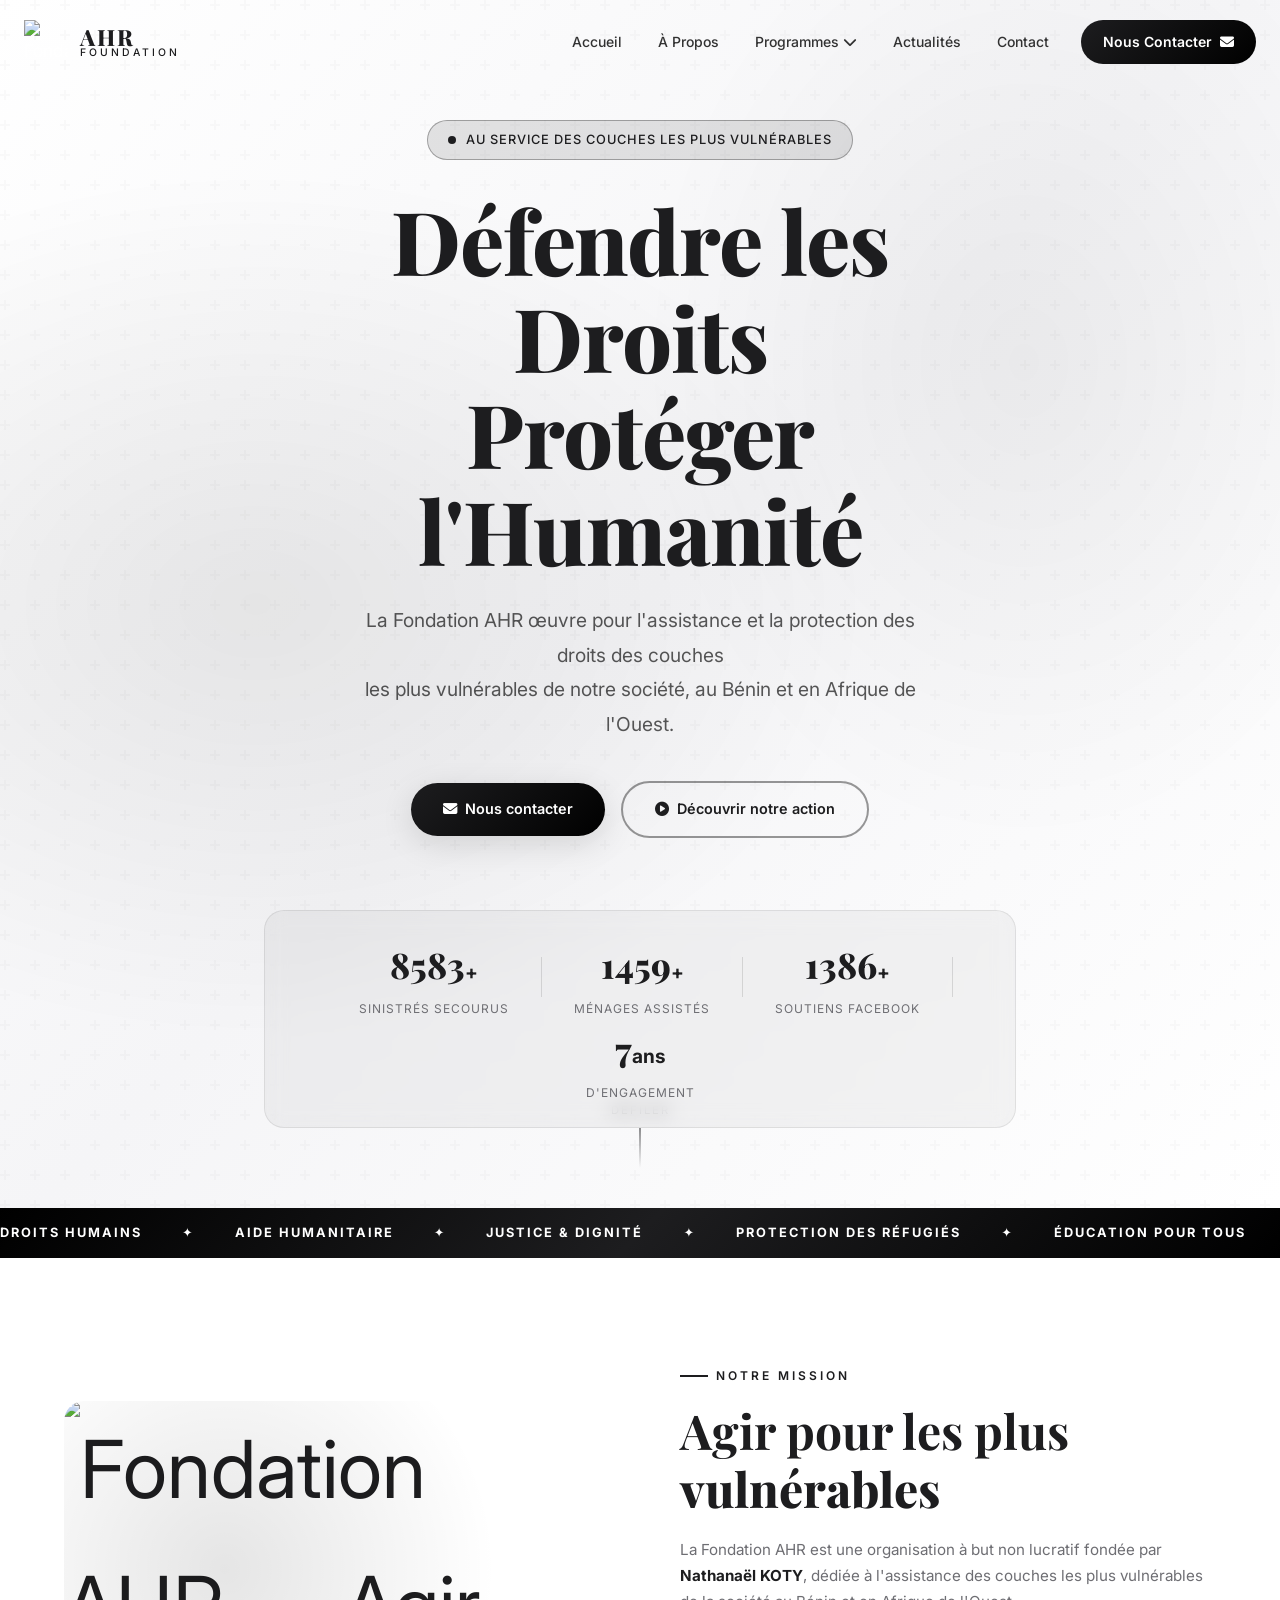
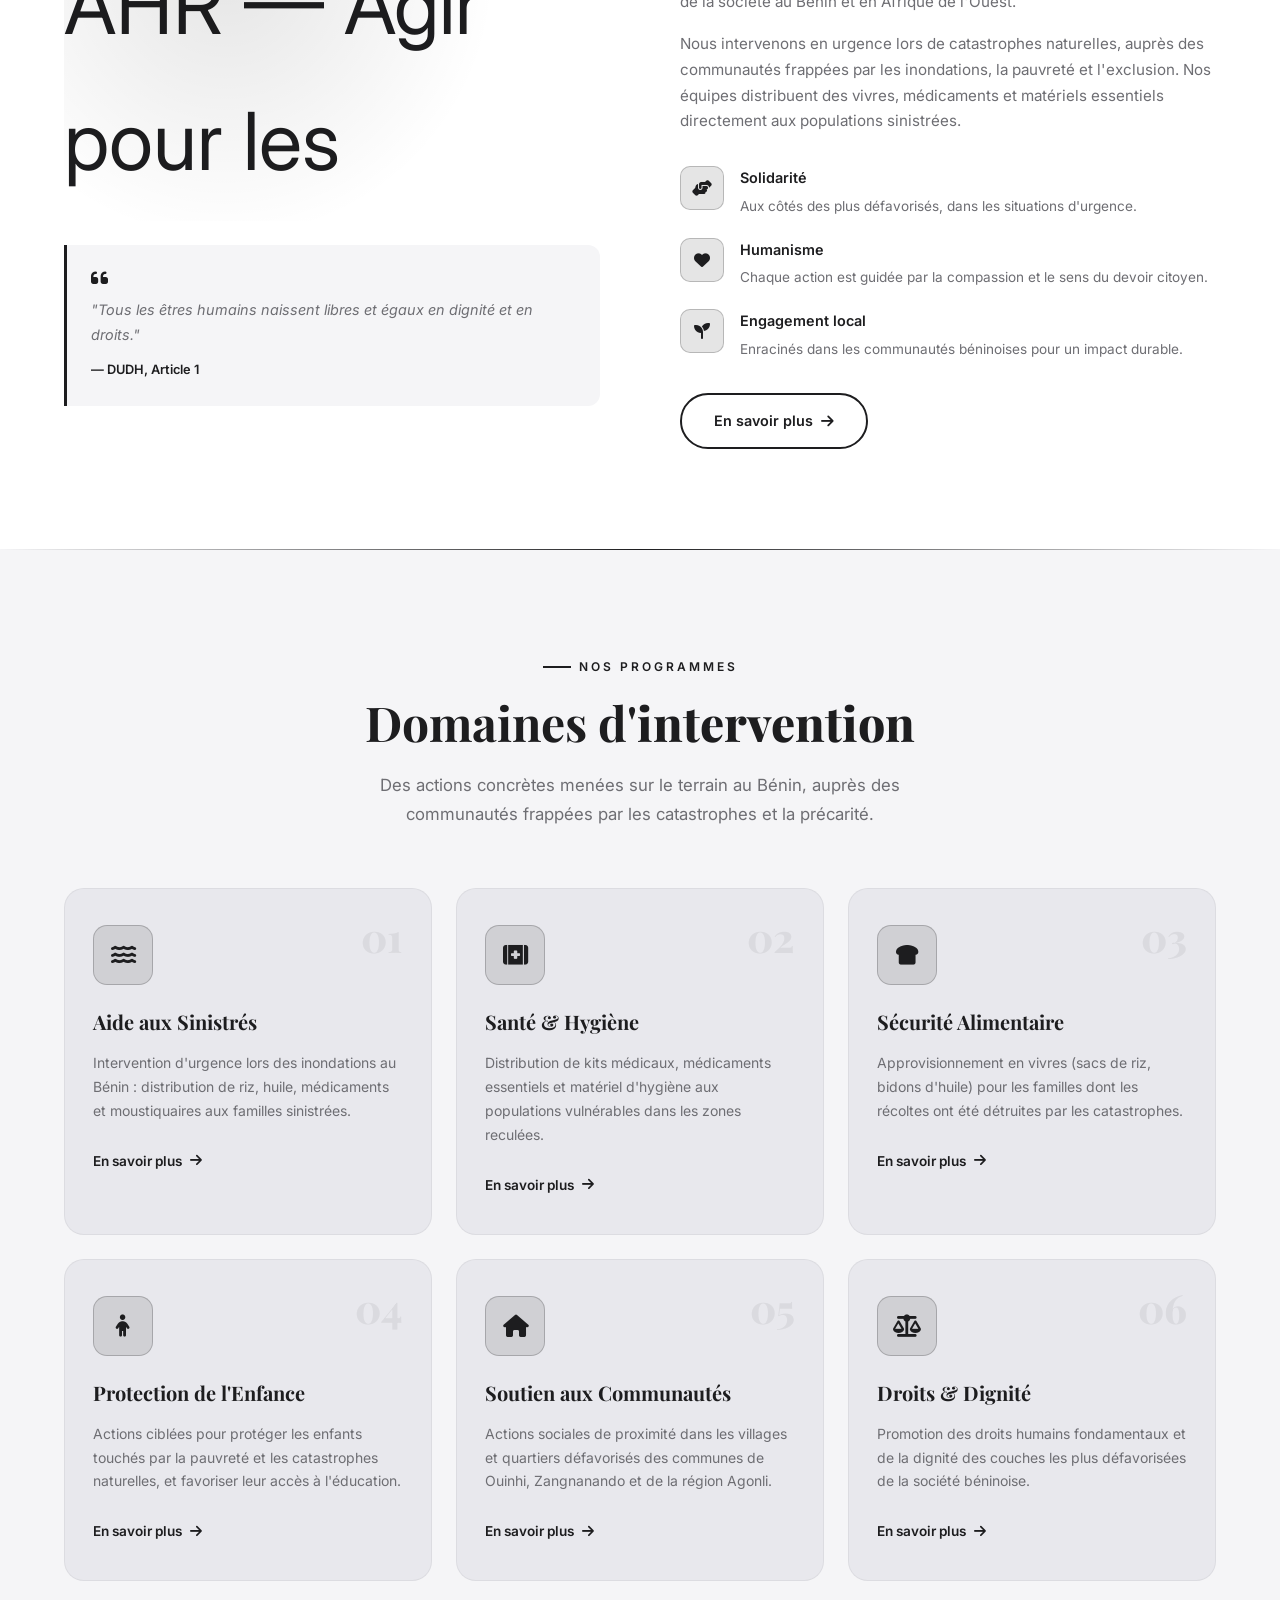
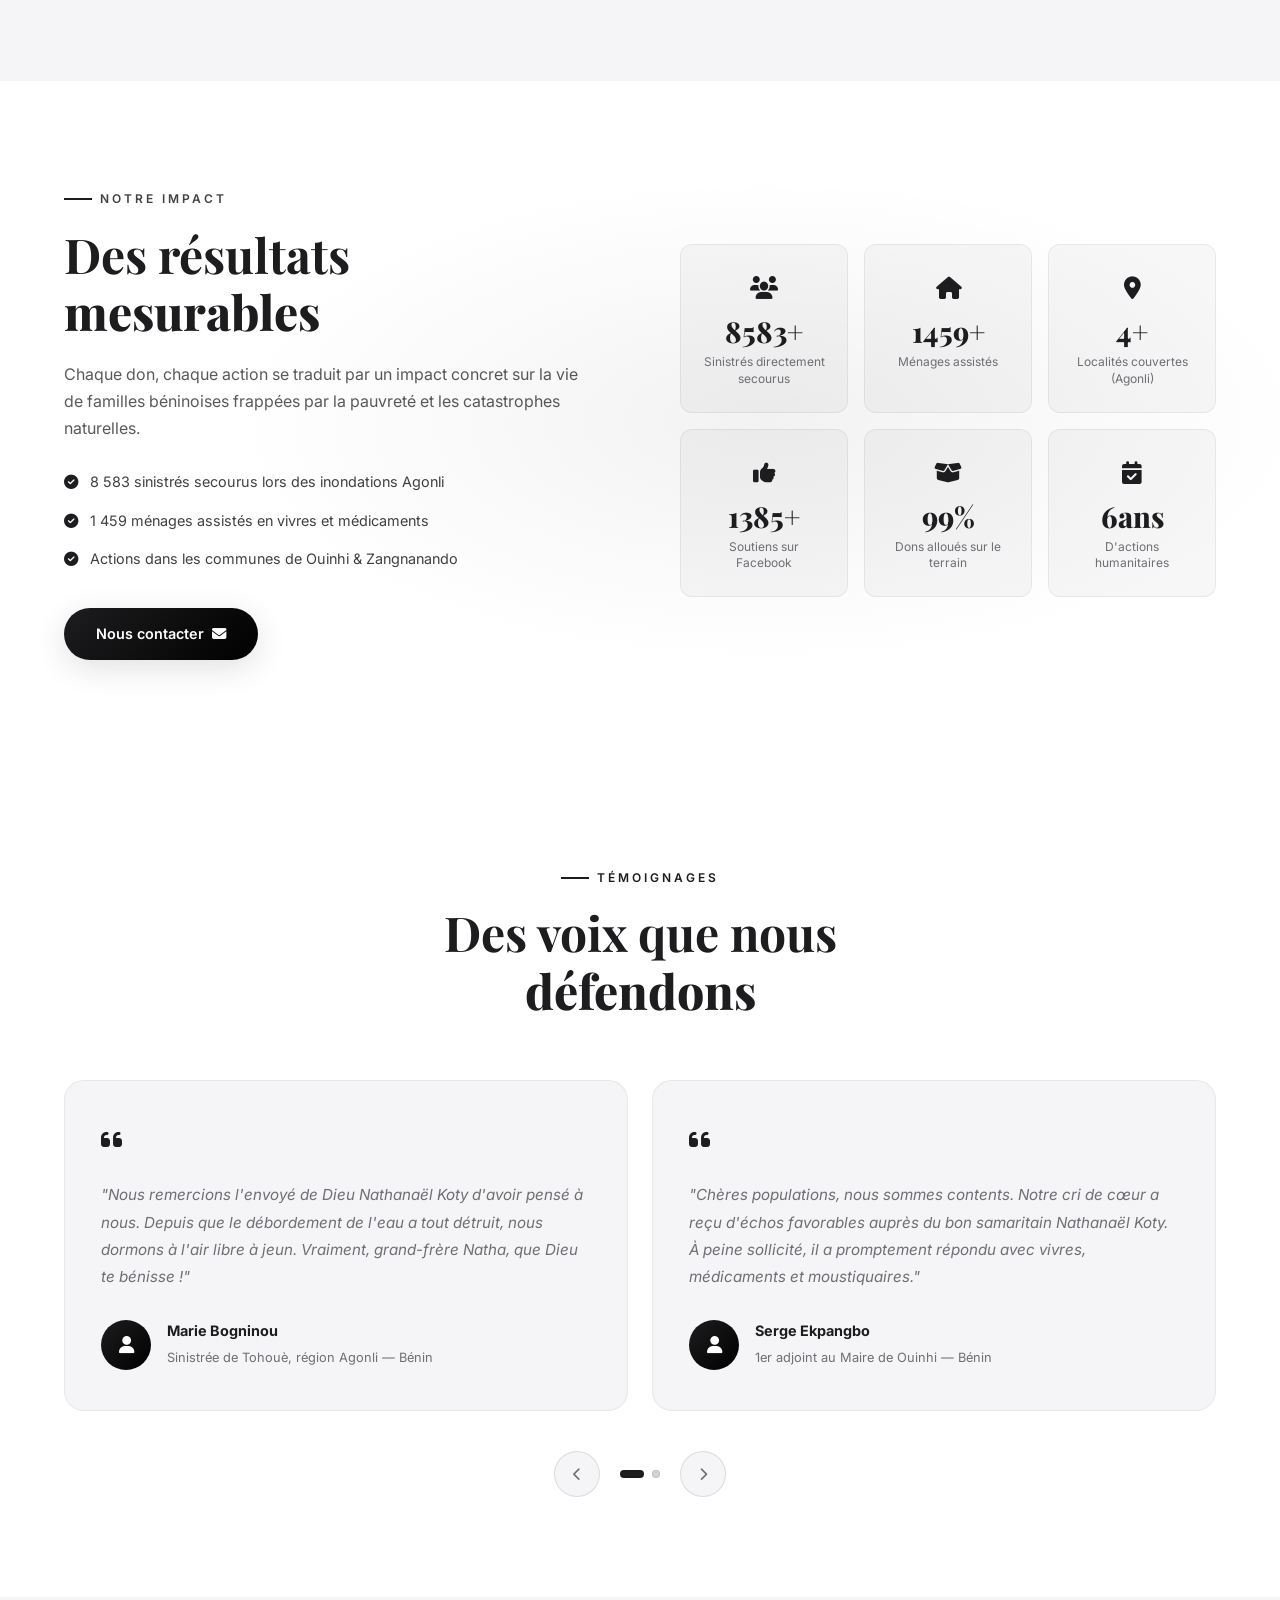
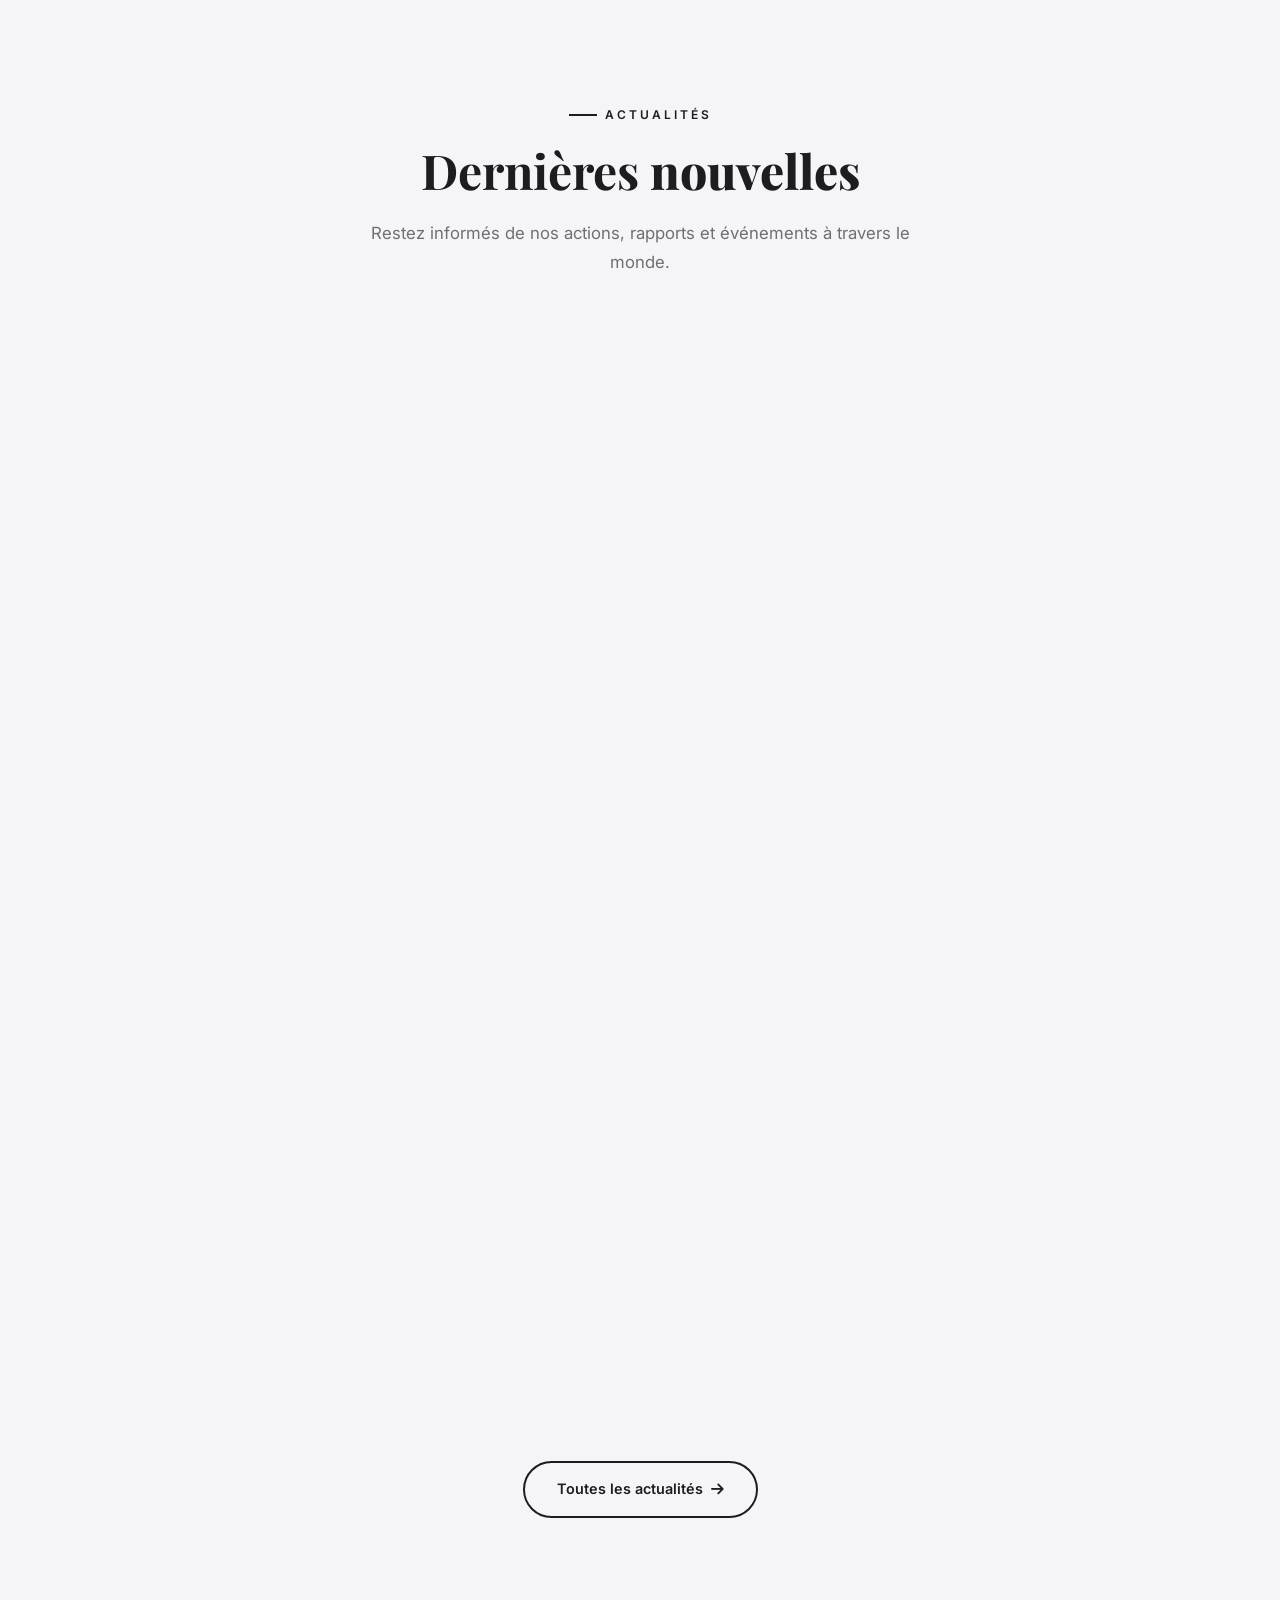
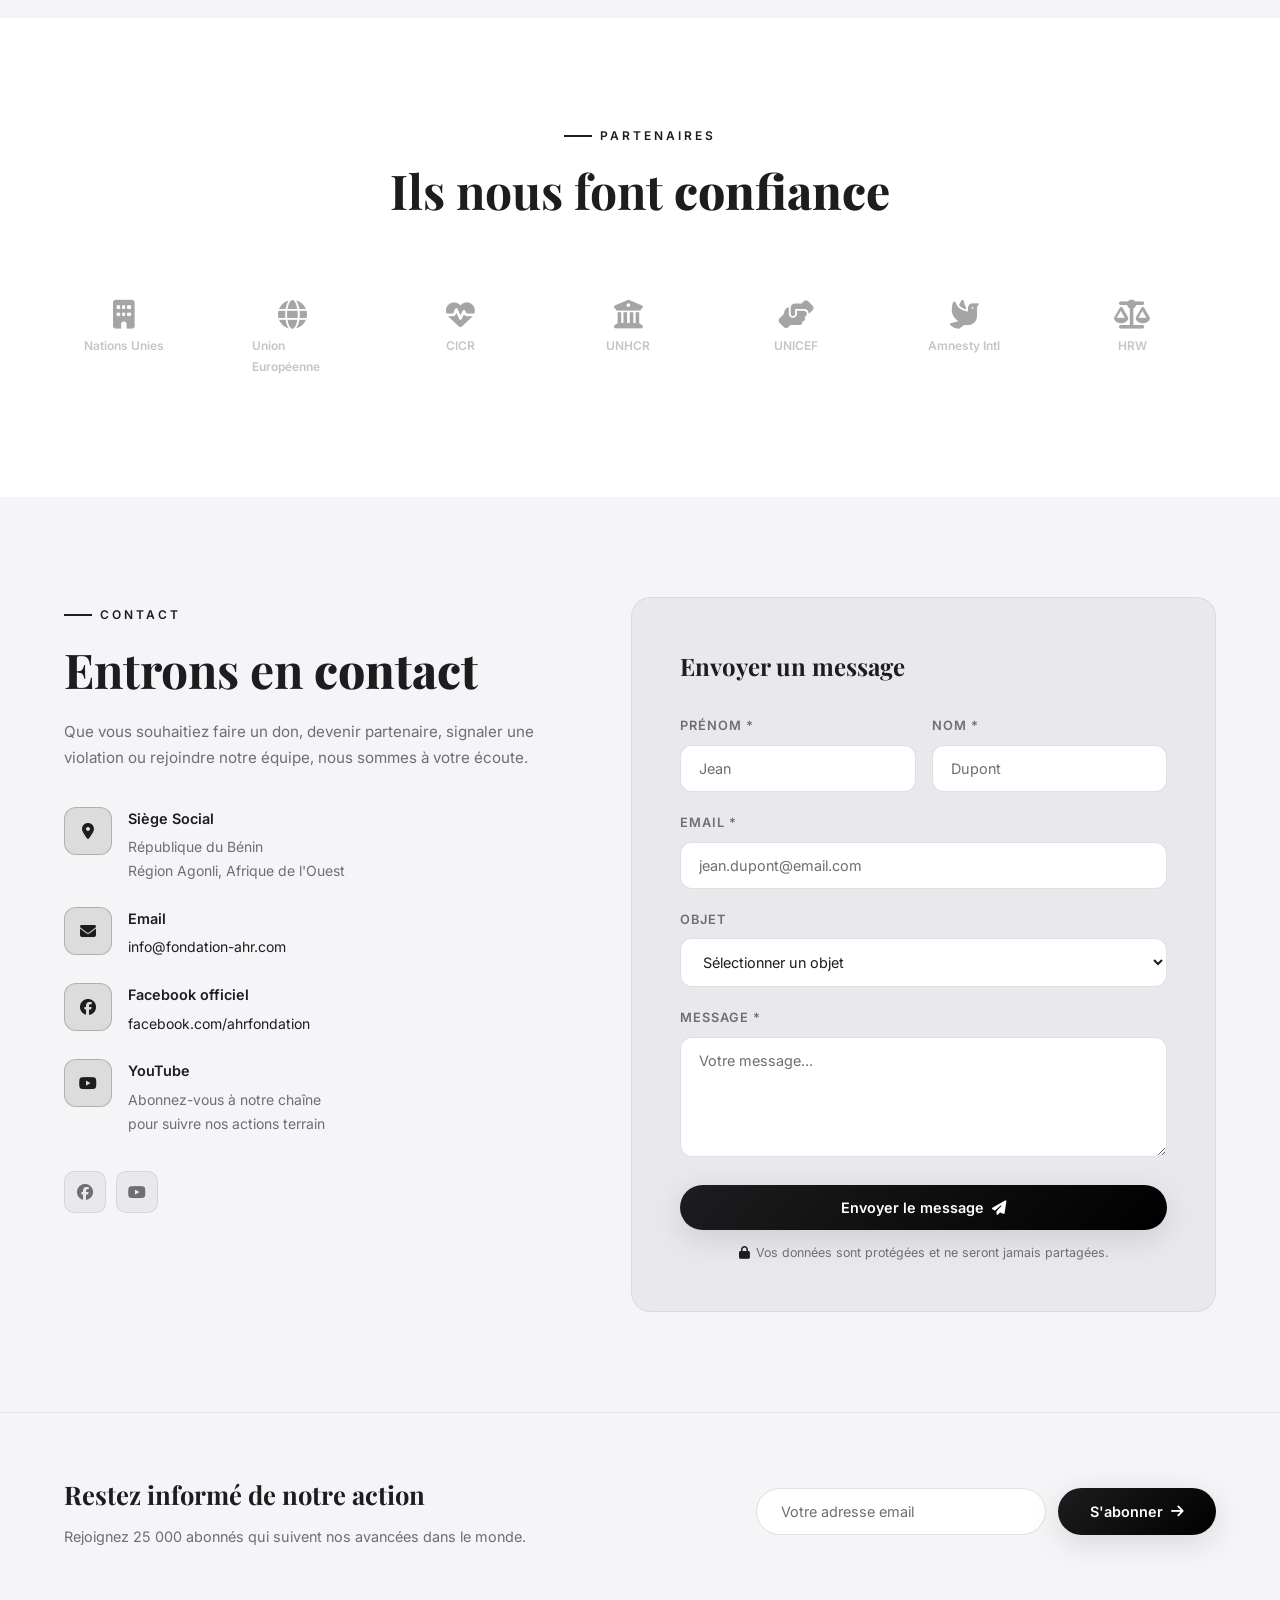
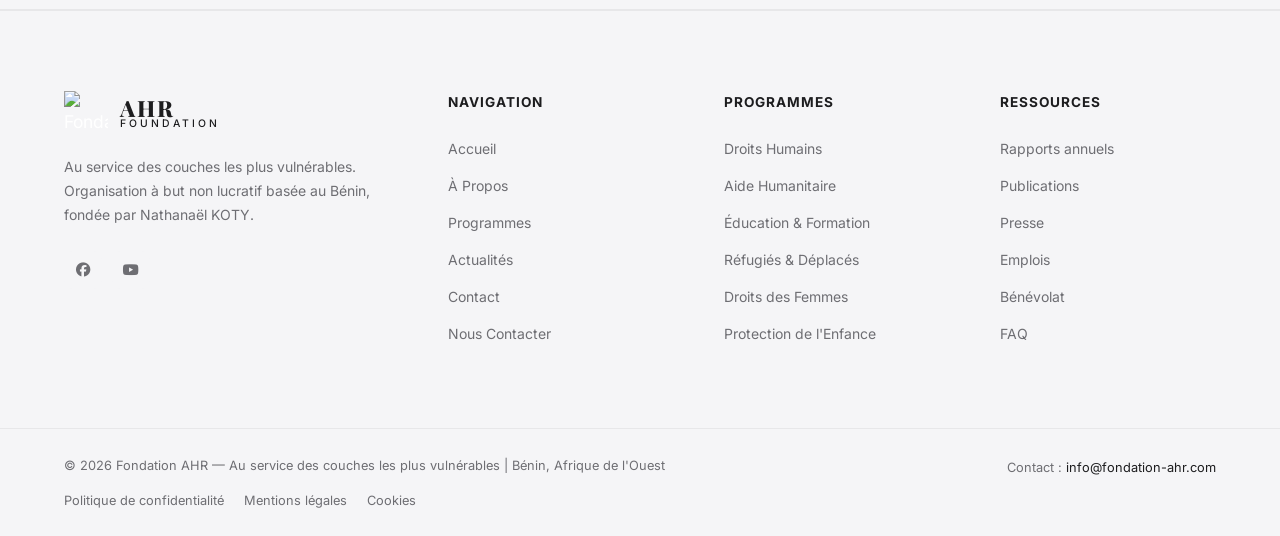
==== commit 84277ee0: "Remove Benin badge from mission image" ====
--- a/index.html
+++ b/index.html
@@ -125,10 +125,6 @@
           <div class="mission-img-wrapper">
             <div class="mission-img-placeholder" style="padding:0; overflow:hidden; background:none; border:none;">
               <img src="https://res.cloudinary.com/dmwknarb2/image/upload/f_png/33831989_678188295853684_4920862546354765824_n_cxwmad.jpg" alt="Fondation AHR — Agir pour les vulnérables" style="width:100%; height:100%; object-fit:cover; border-radius:var(--radius-lg); display:block;"/>
-            </div>
-            <div class="mission-badge-float">
-              <i class="fas fa-map-marker-alt"></i>
-              <span>Bénin, Afrique de l'Ouest</span>
             </div>
           </div>
           <div class="mission-quote">
--- a/css/style.css
+++ b/css/style.css
@@ -1519,6 +1519,17 @@
   .contact-item { gap: 12px; }
   .contact-icon { width: 40px; height: 40px; font-size: 1rem; flex-shrink: 0; }
 
+  /* --- MISSION BADGE --- */
+  .mission-badge-float {
+    right: 8px;
+    bottom: 12px;
+    padding: 8px 12px;
+    font-size: 0.72rem;
+    gap: 6px;
+    border-radius: 8px;
+  }
+  .mission-badge-float i { font-size: 0.8rem; }
+
   /* --- BLOG --- */
   .blog-full-grid { grid-template-columns: 1fr; gap: 40px; }
   .blog-sidebar { position: static; }
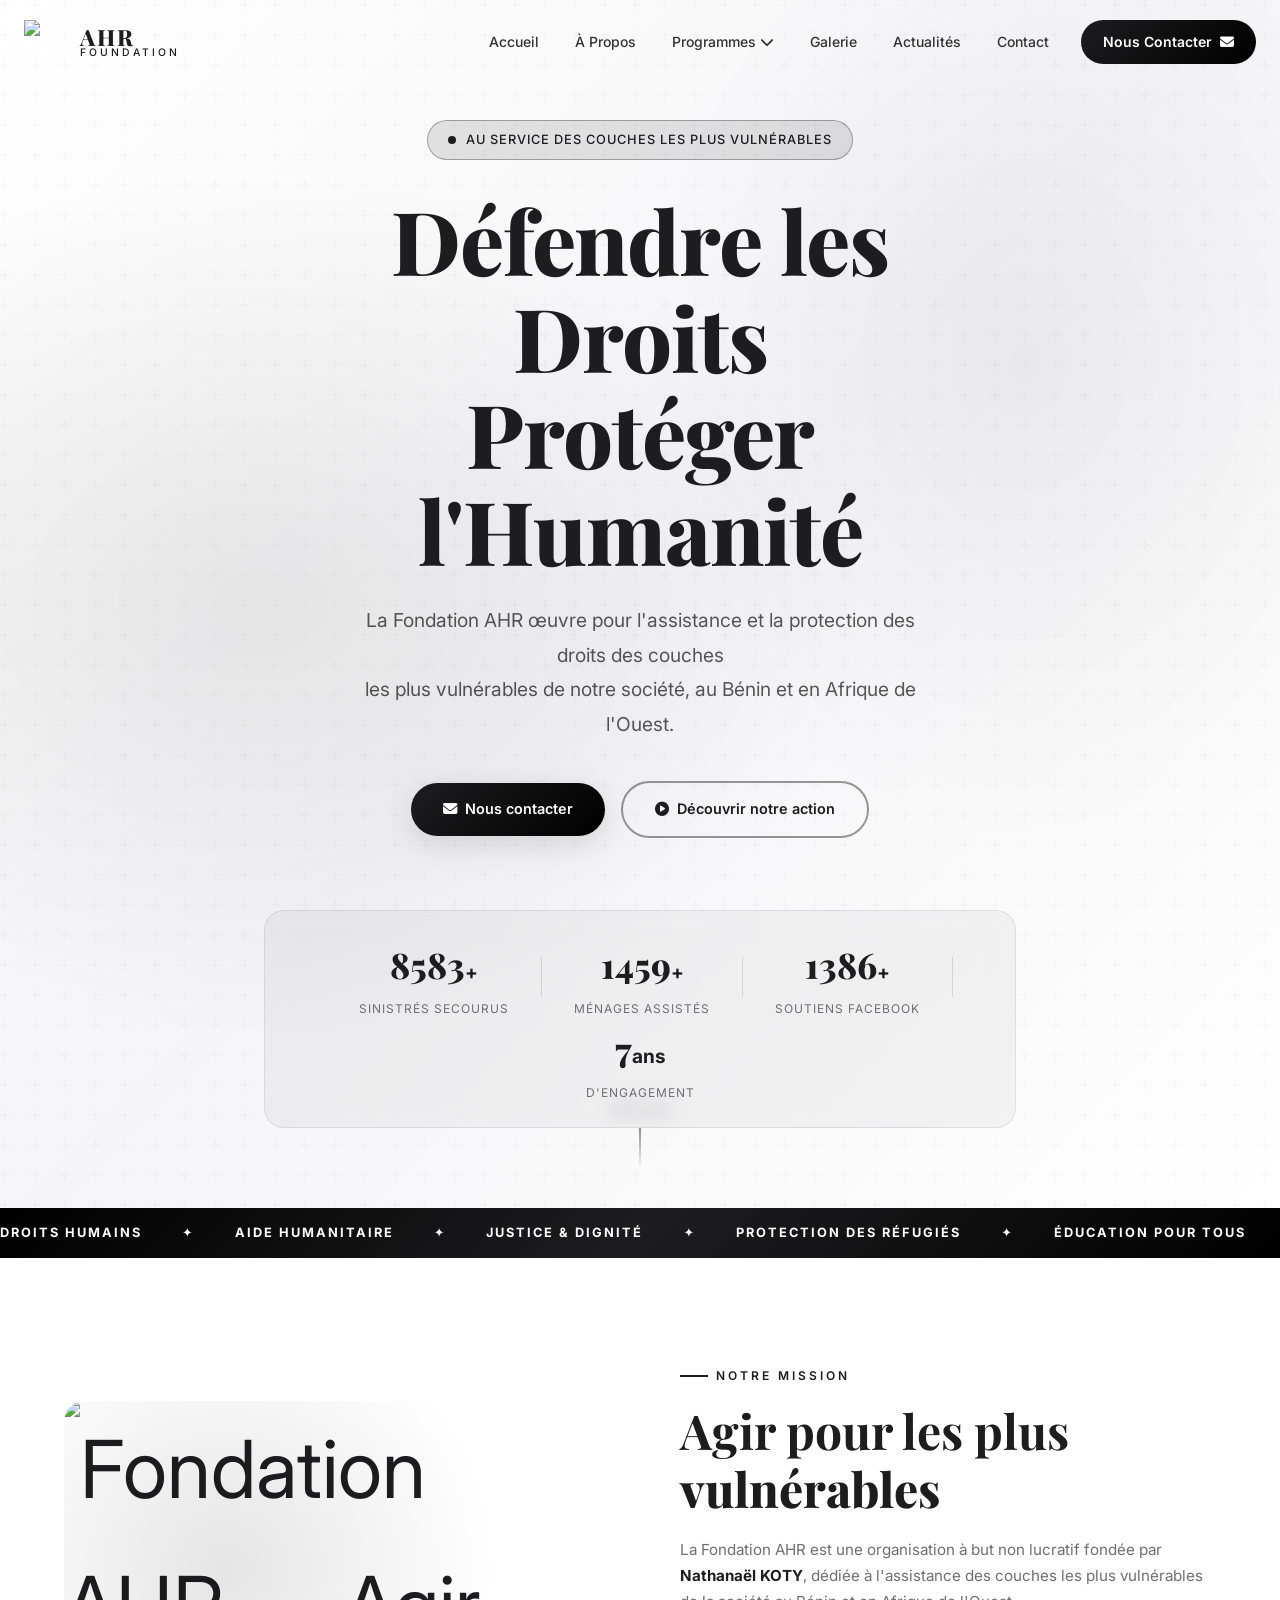
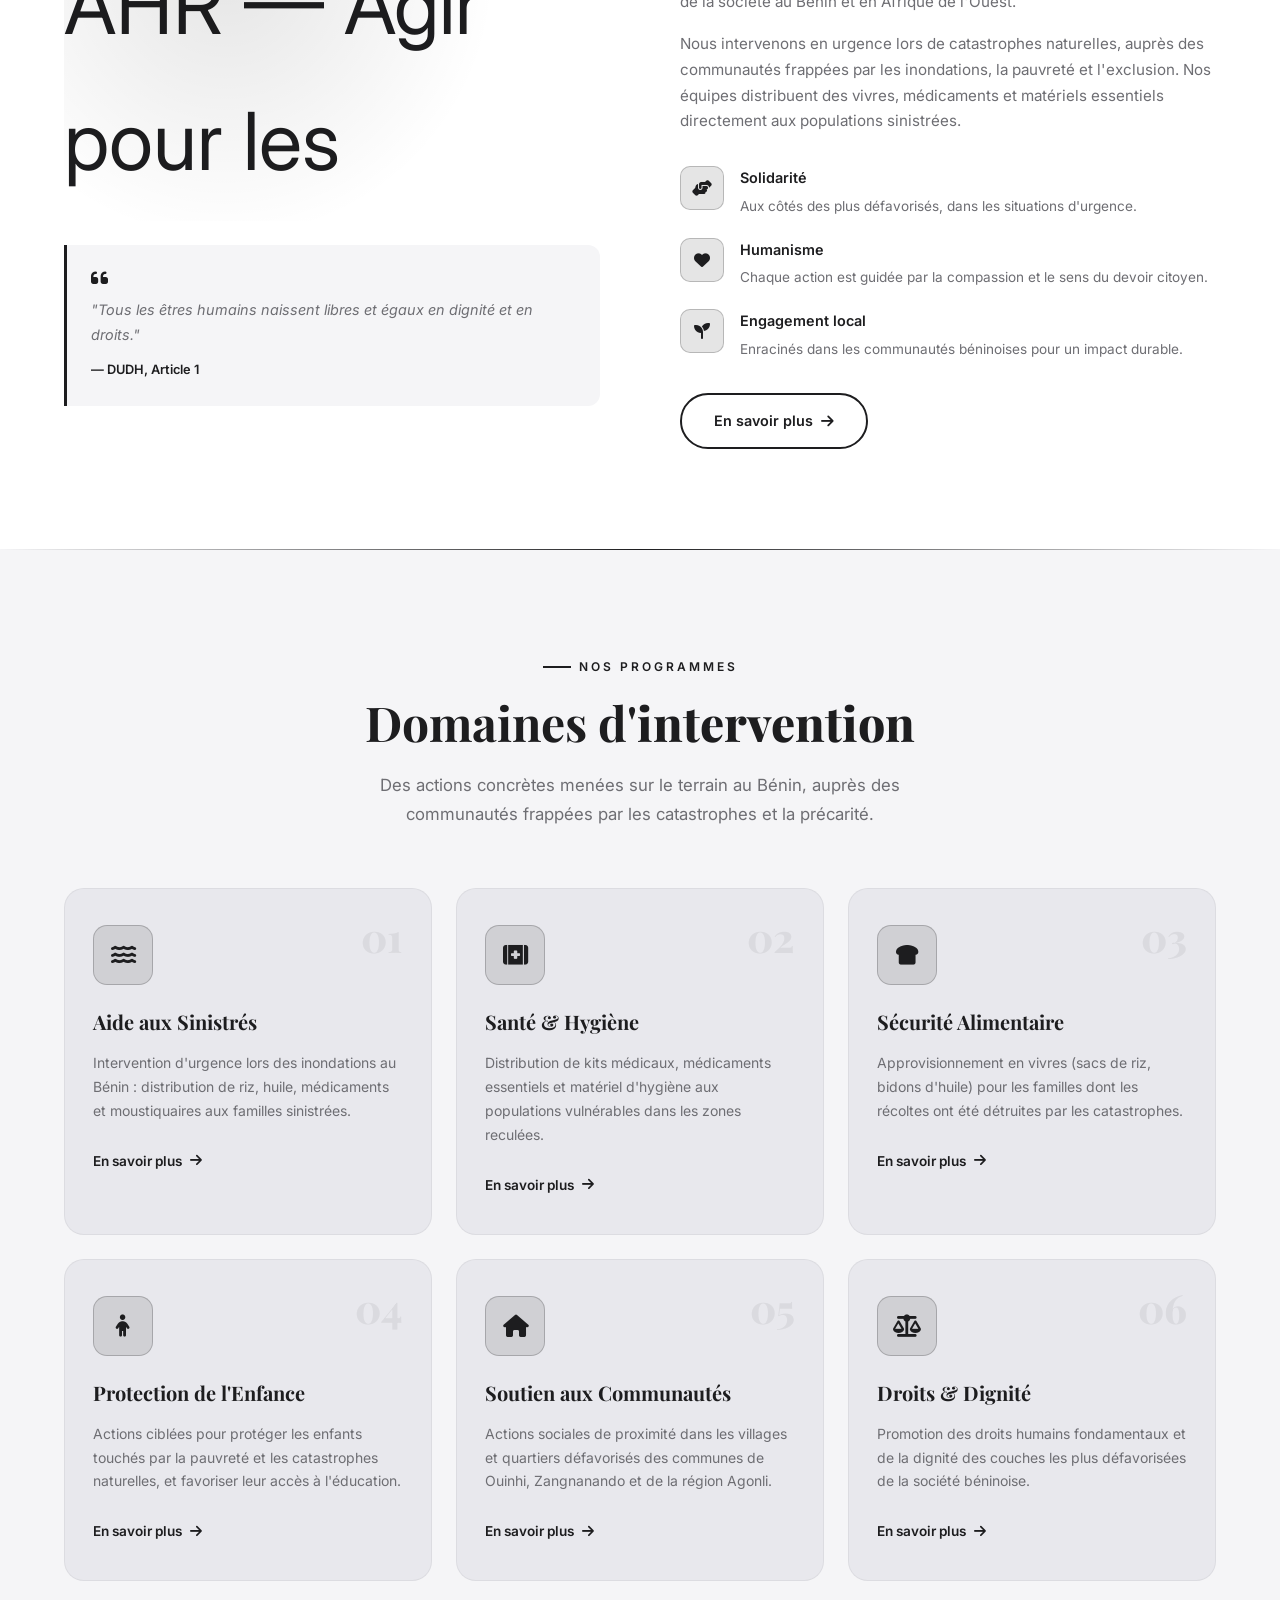
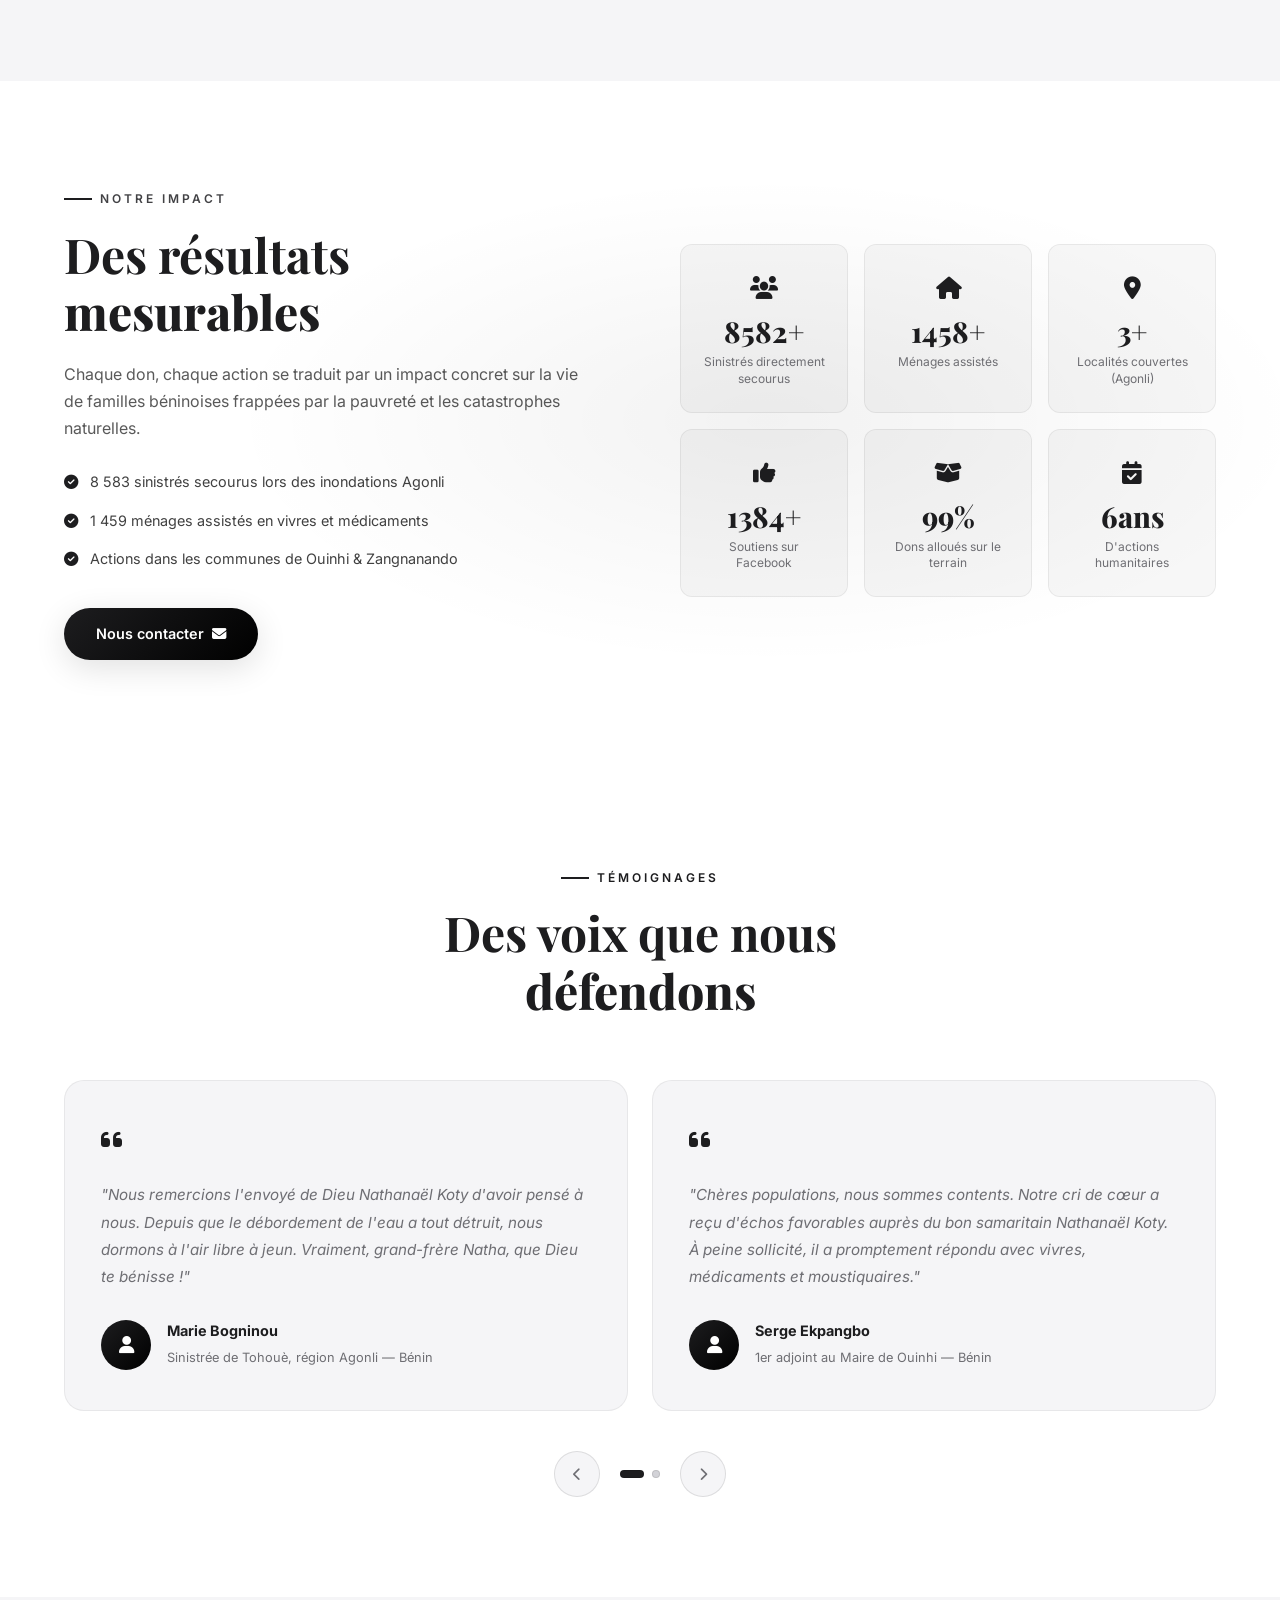
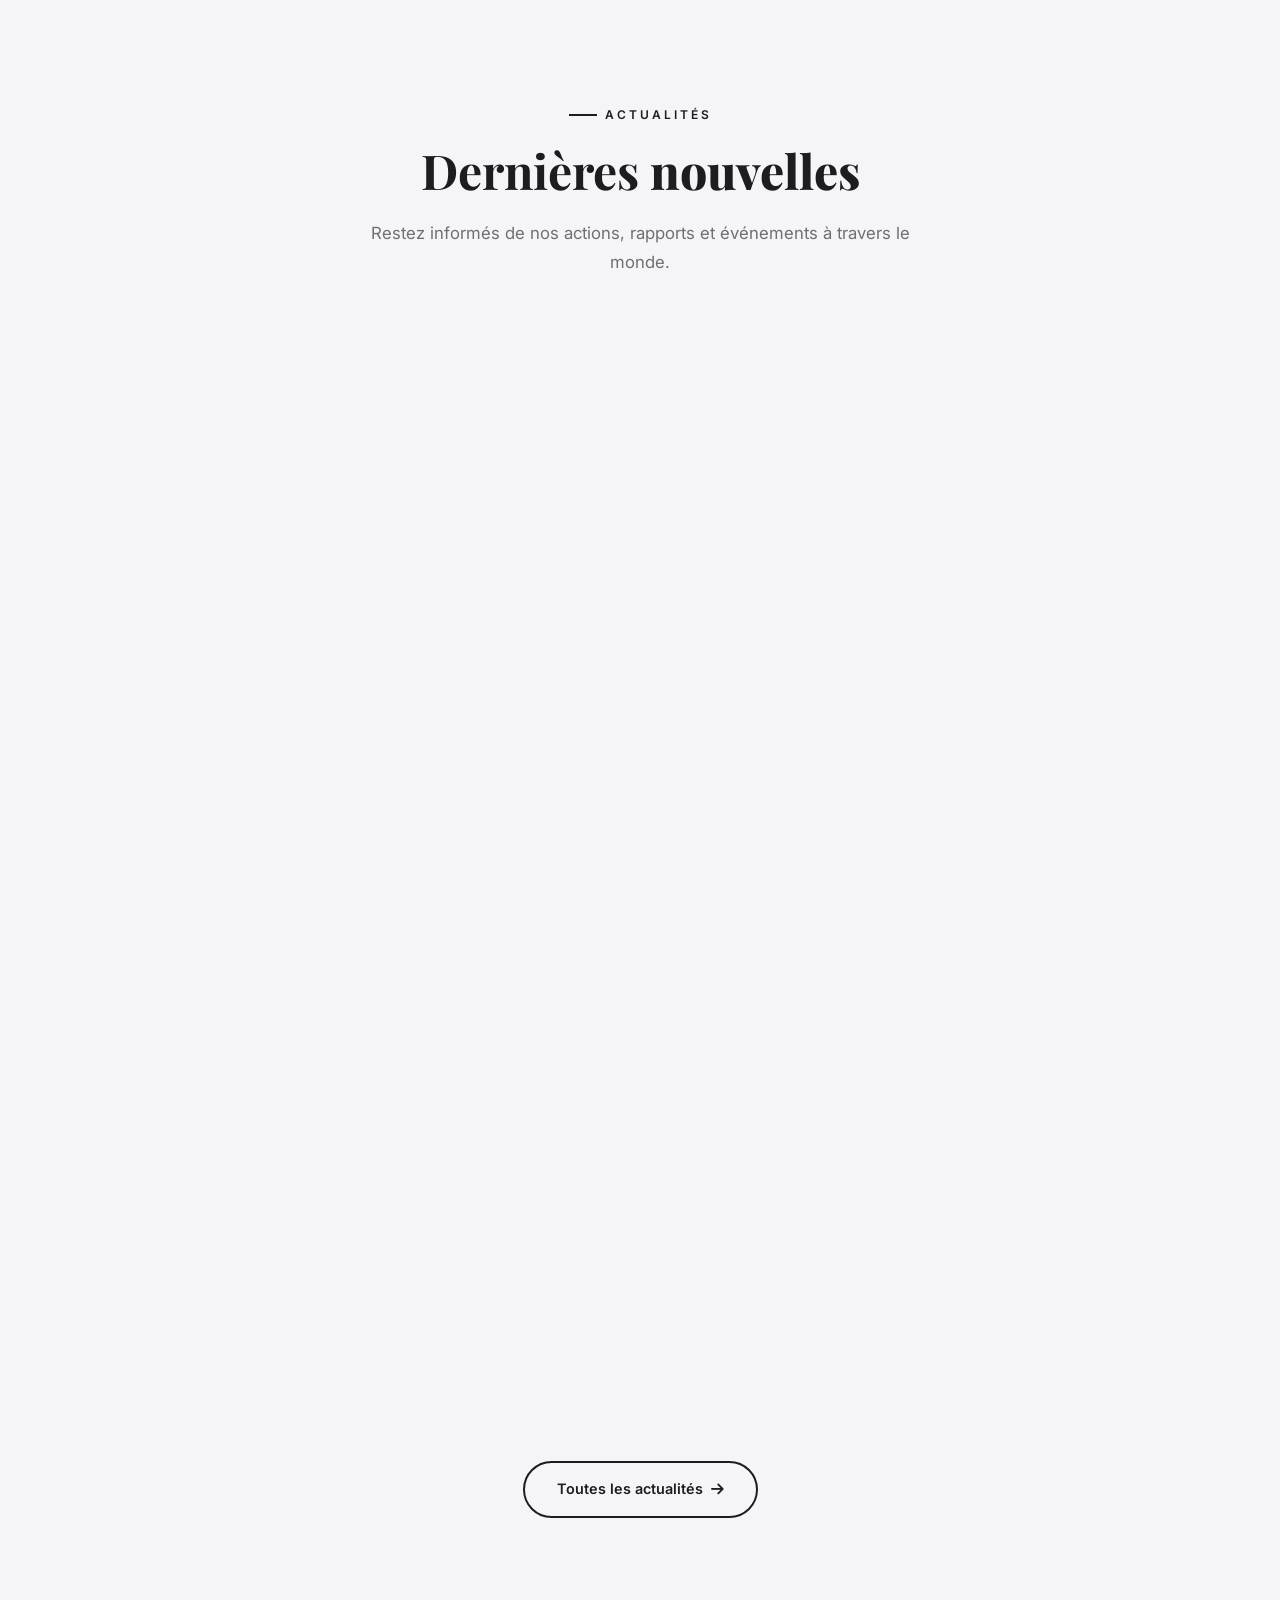
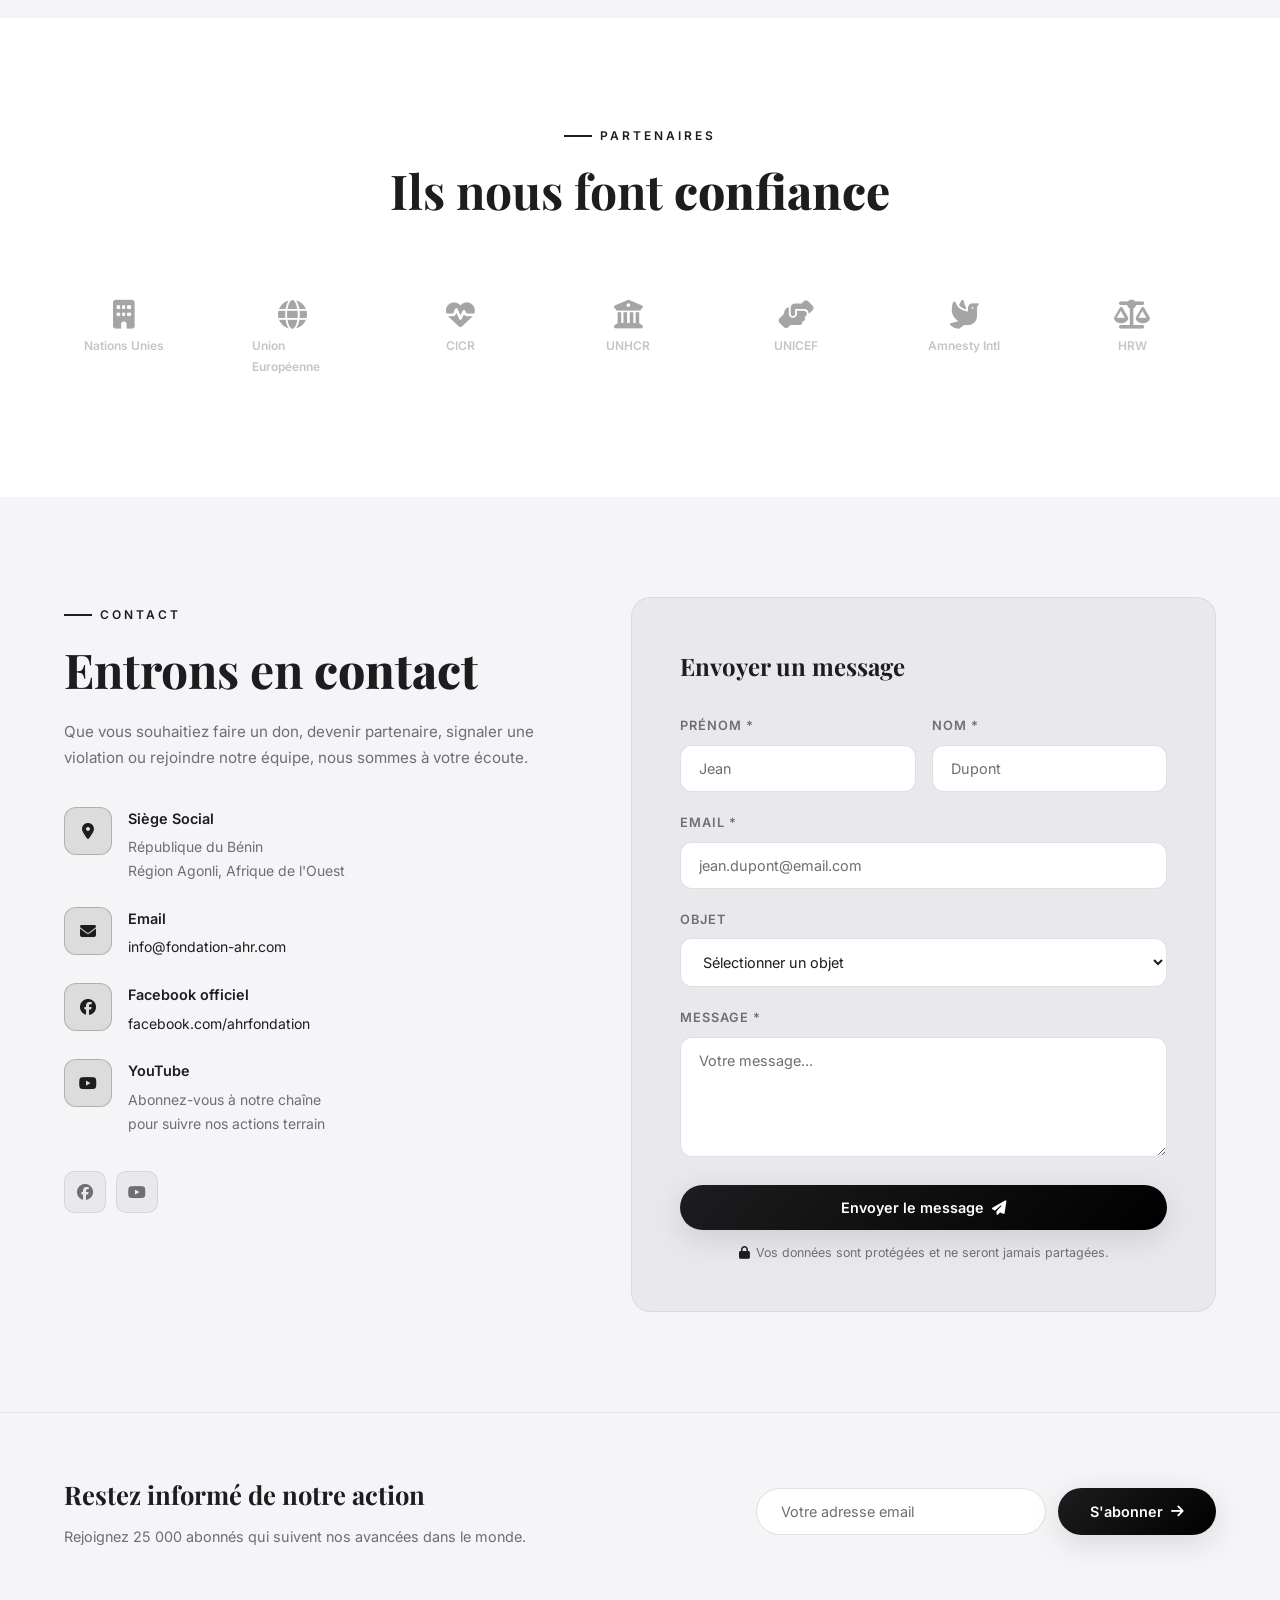
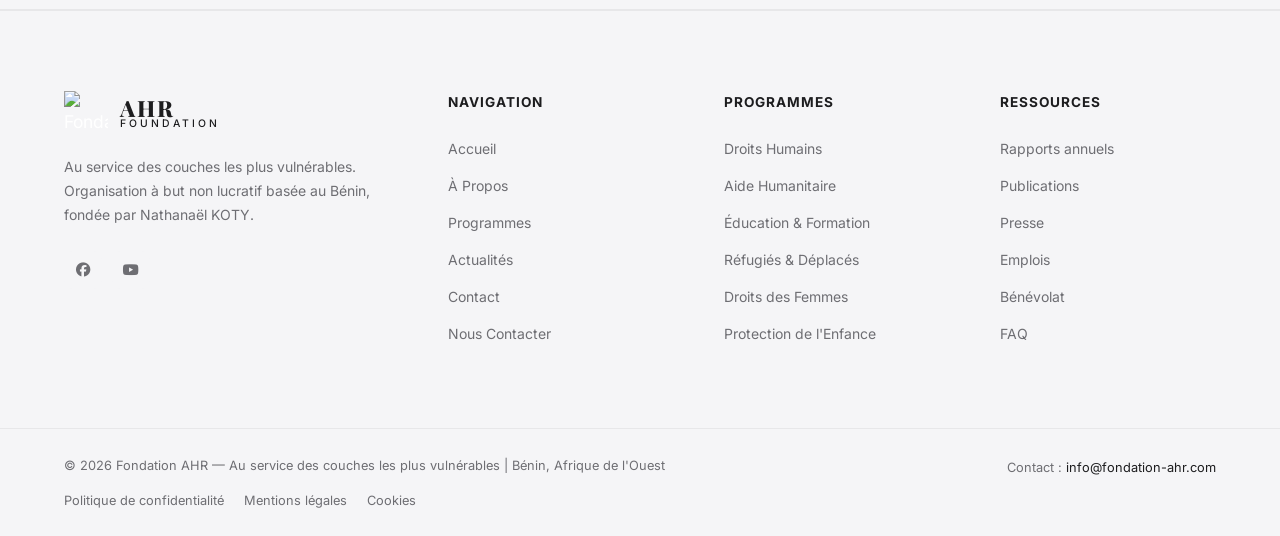
==== commit d0164781: "Add photo gallery page with lightbox and filters" ====
--- a/index.html
+++ b/index.html
@@ -35,6 +35,7 @@
             <li><a href="#programs">Réfugiés & Déplacés</a></li>
           </ul>
         </li>
+        <li><a href="pages/gallery.html" class="nav-link">Galerie</a></li>
         <li><a href="pages/blog.html" class="nav-link">Actualités</a></li>
         <li><a href="#contact" class="nav-link">Contact</a></li>
         <li><a href="#contact" class="nav-cta">Nous Contacter <i class="fas fa-envelope"></i></a></li>
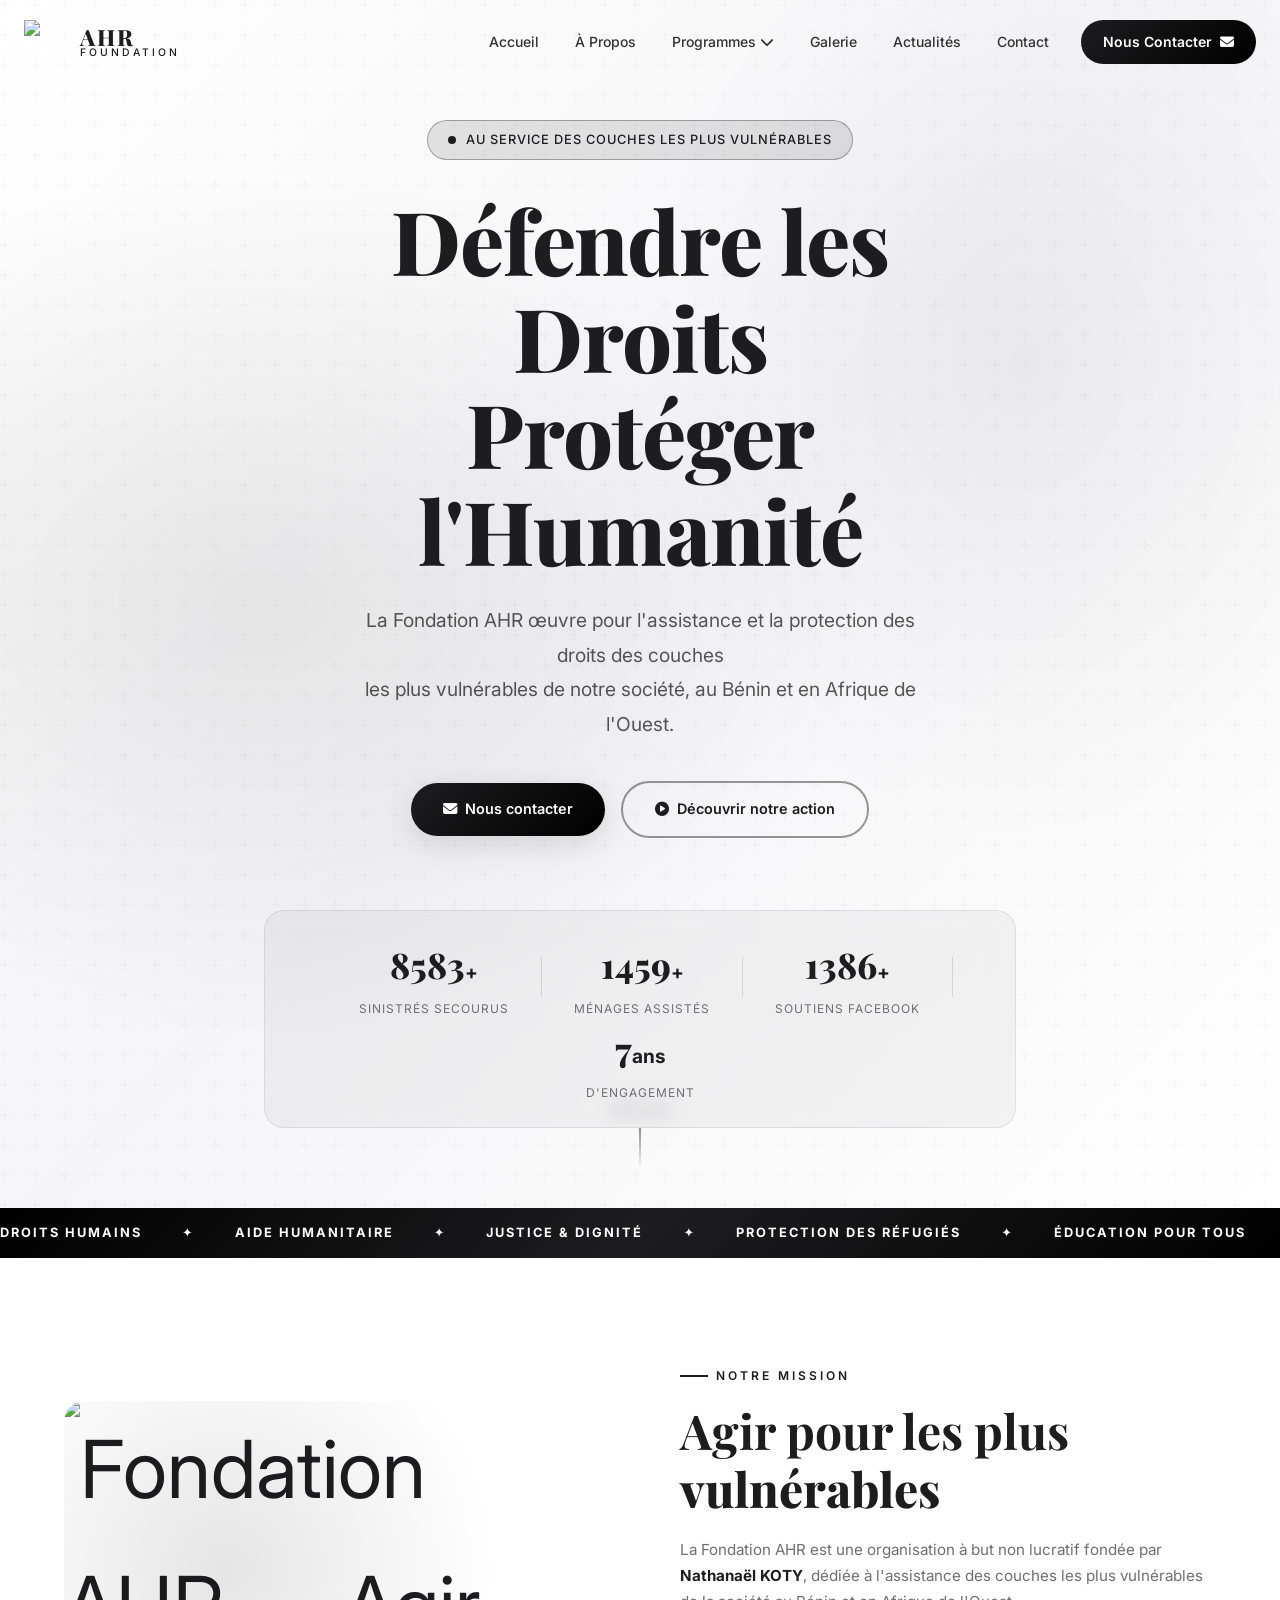
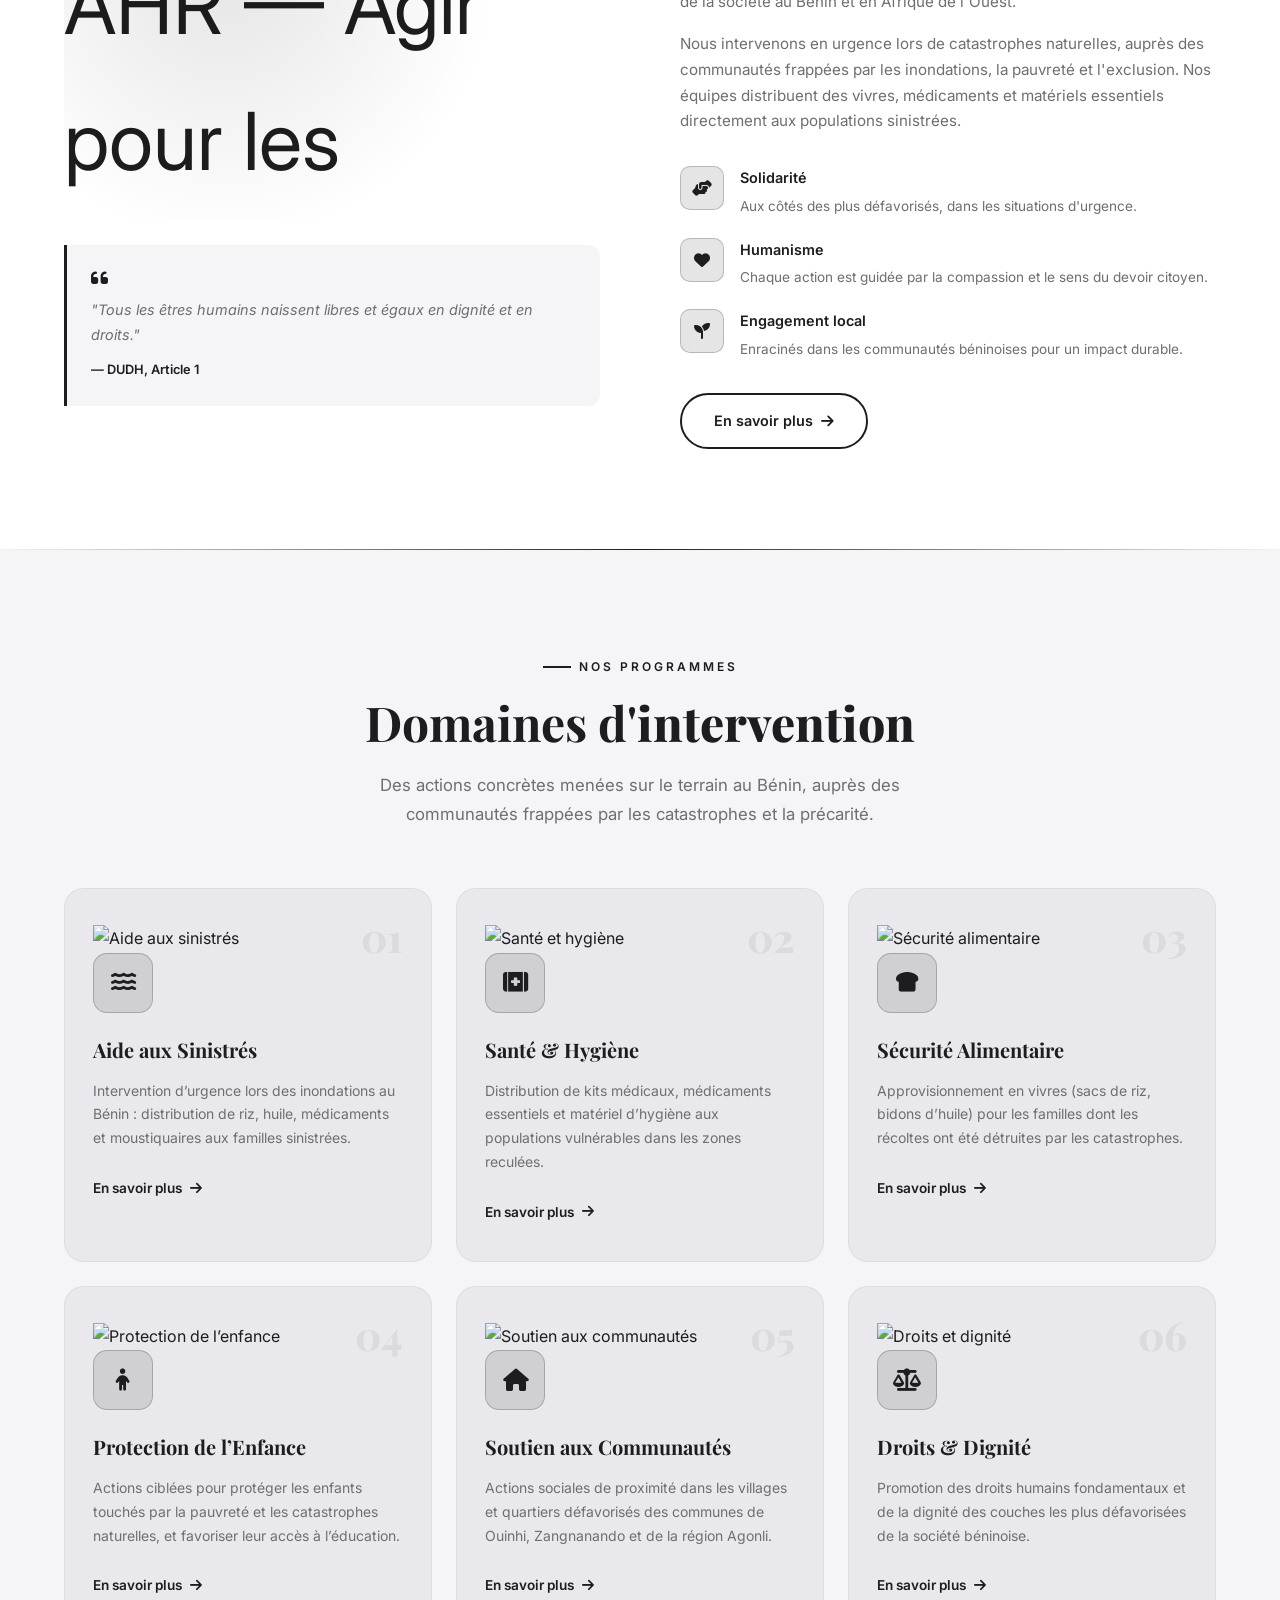
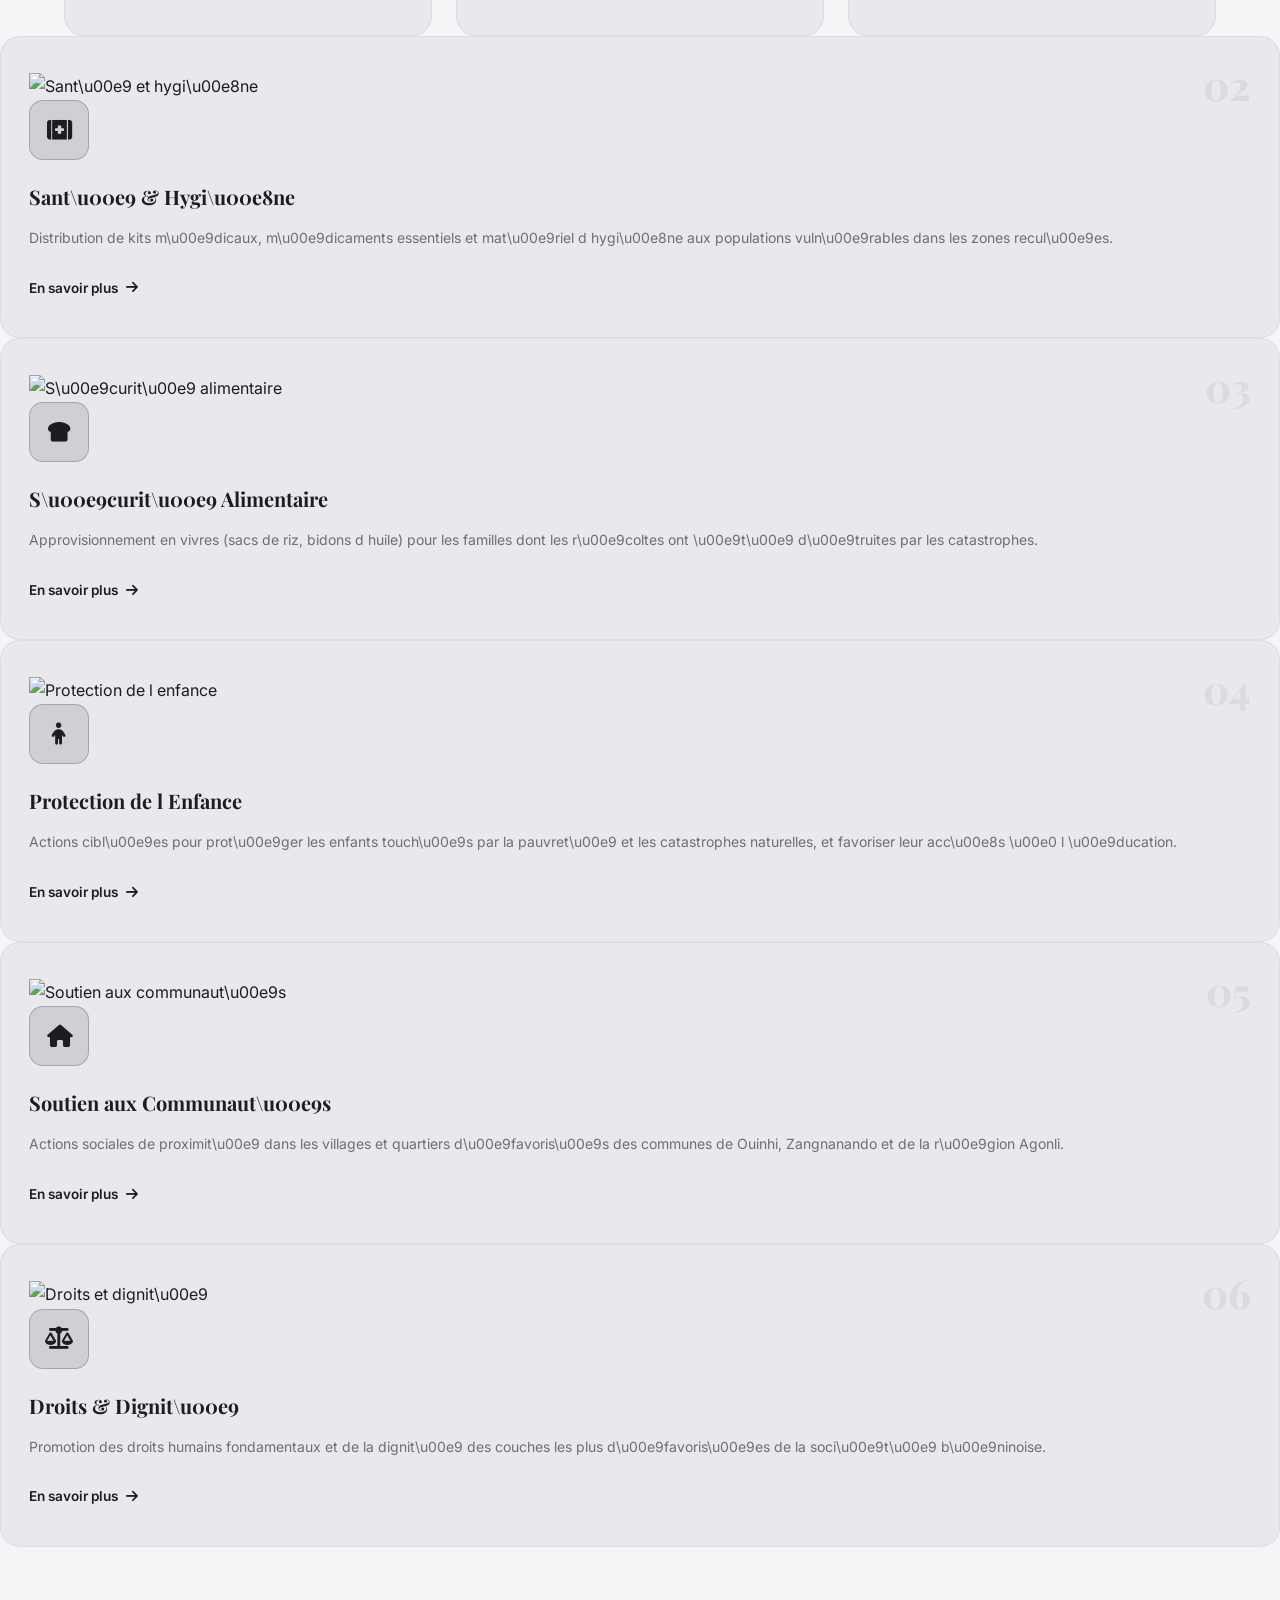
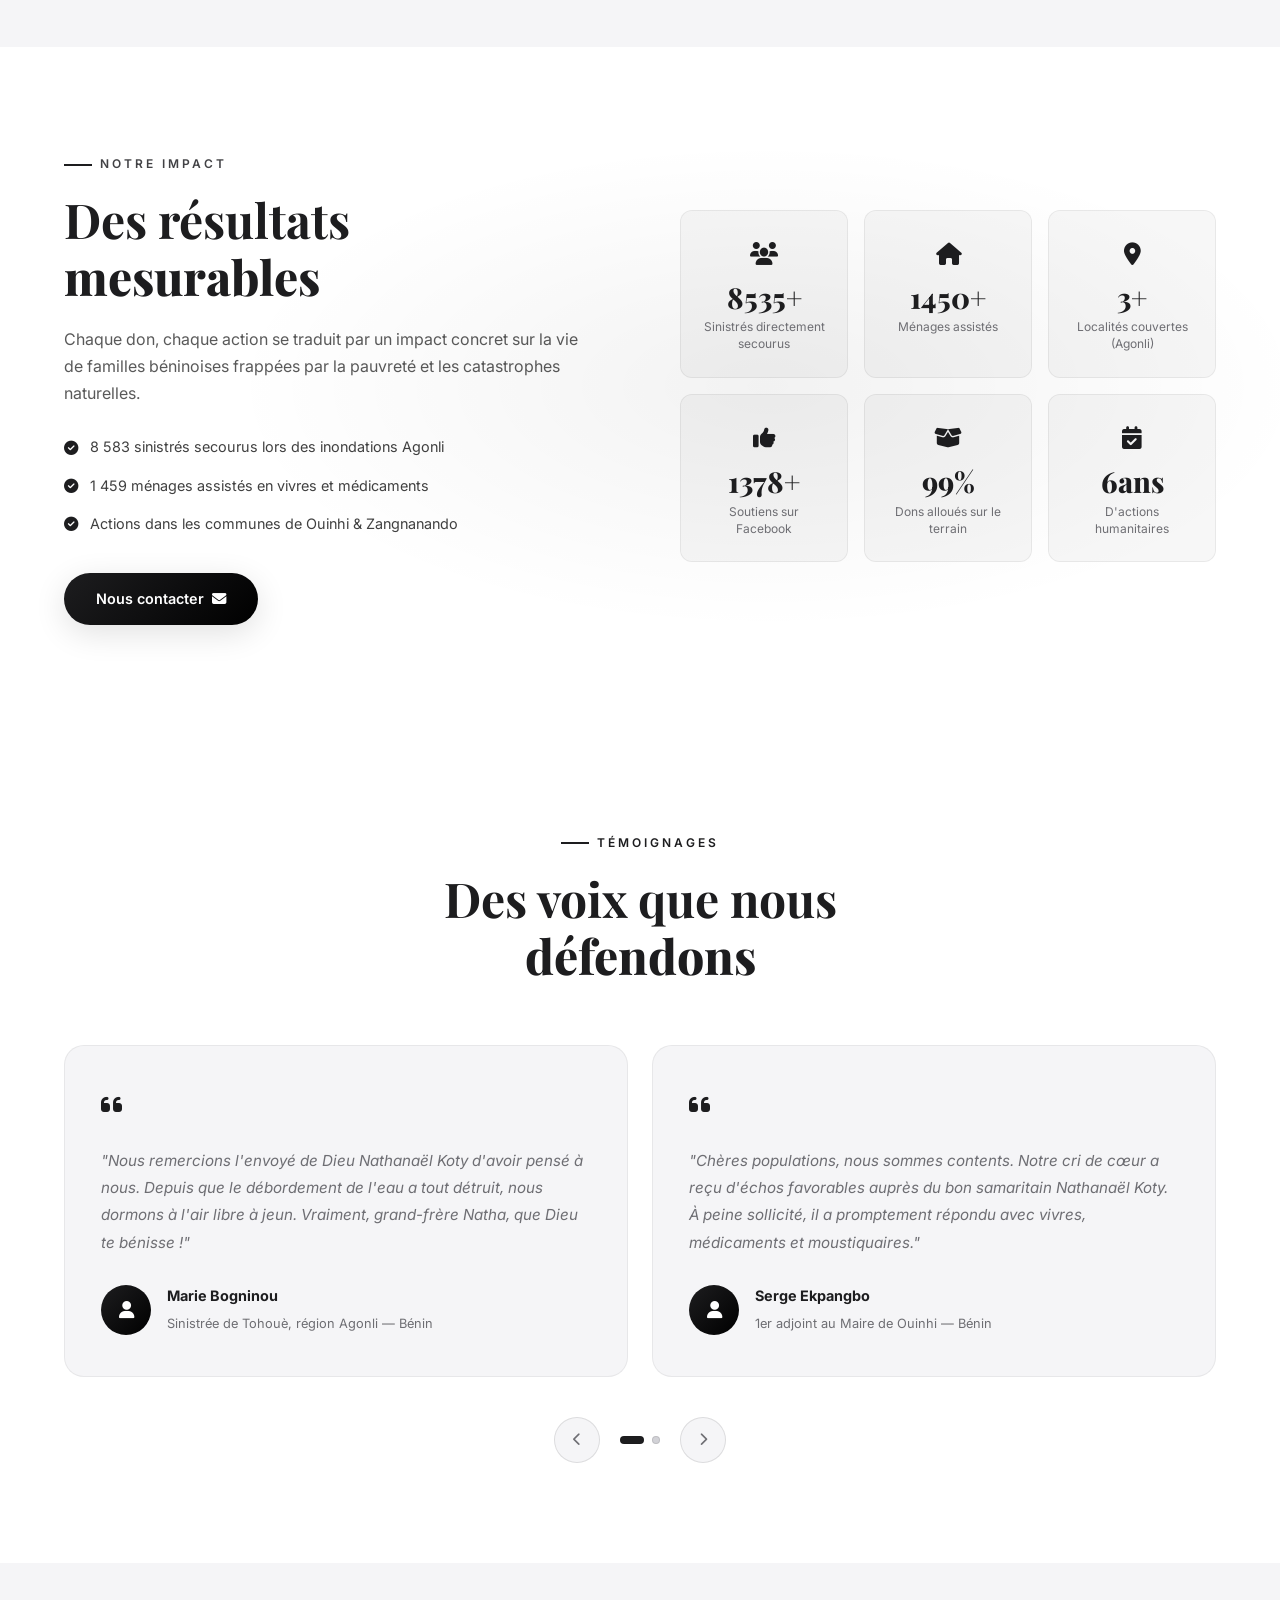
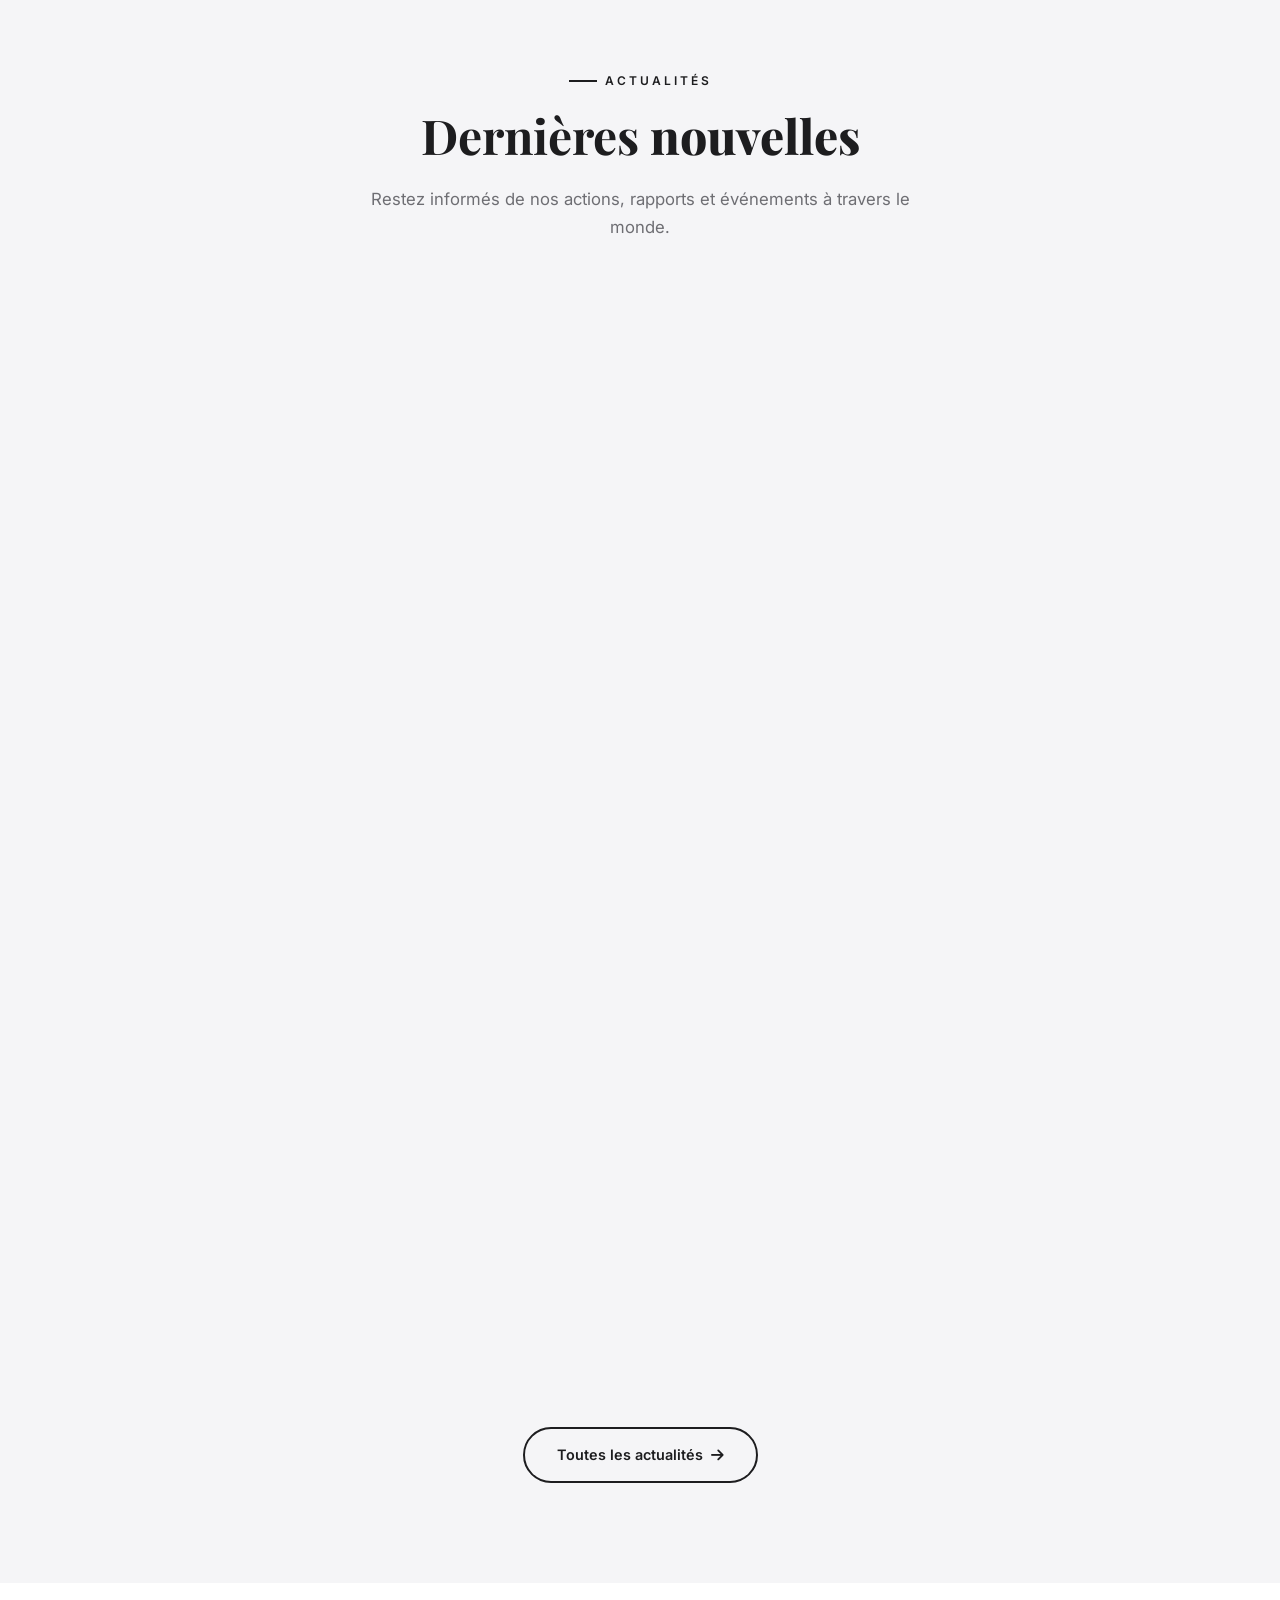
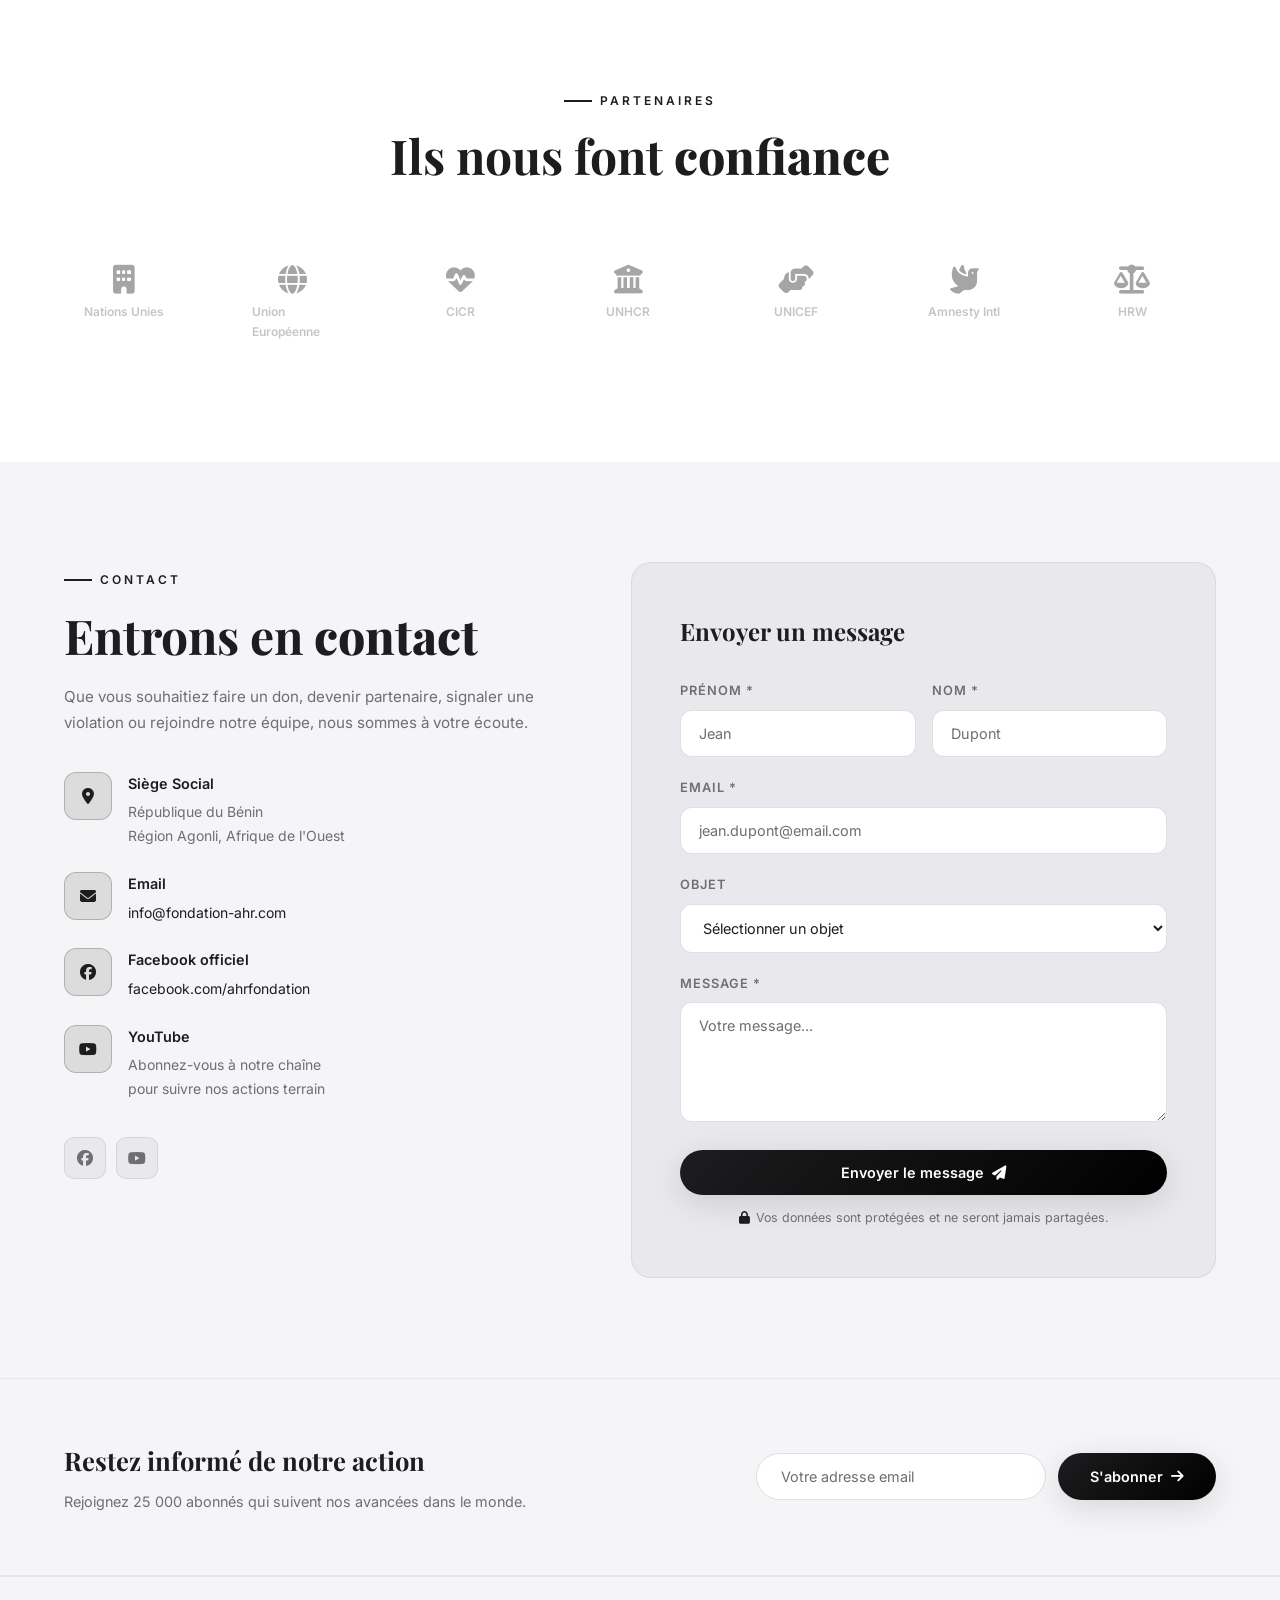
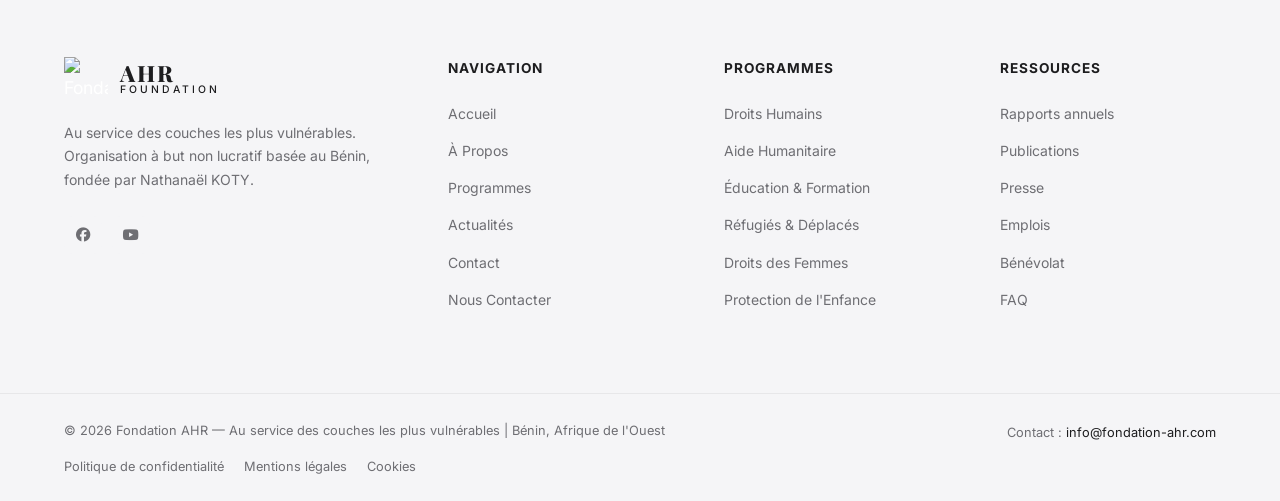
==== commit f2bc438d: "Add images to program cards (01-06)" ====
--- a/index.html
+++ b/index.html
@@ -1,4 +1,4 @@
-﻿<!DOCTYPE html>
+<!DOCTYPE html>
 <html lang="fr">
 <head>
   <meta charset="UTF-8" />
@@ -190,61 +190,118 @@
       </div>
       <div class="programs-grid">
         <div class="program-card reveal" data-delay="0">
-          <div class="program-icon">
-            <i class="fas fa-water"></i>
-          </div>
-          <div class="program-number">01</div>
-          <h3>Aide aux Sinistrés</h3>
-          <p>Intervention d'urgence lors des inondations au Bénin : distribution de riz, huile, médicaments et moustiquaires aux familles sinistrées.</p>
-          <a href="pages/blog.html" class="program-link">En savoir plus <i class="fas fa-arrow-right"></i></a>
+          <div class="program-card-img"><img src="https://res.cloudinary.com/dmwknarb2/image/upload/w_600,f_auto,q_auto/DETOHOU_1_koqdvo.jpg" alt="Aide aux sinistrés" loading="lazy"/></div>
+          <div class="program-card-body">
+            <div class="program-icon"><i class="fas fa-water"></i></div>
+            <div class="program-number">01</div>
+            <h3>Aide aux Sinistrés</h3>
+            <p>Intervention d’urgence lors des inondations au Bénin : distribution de riz, huile, médicaments et moustiquaires aux familles sinistrées.</p>
+            <a href="pages/blog.html" class="program-link">En savoir plus <i class="fas fa-arrow-right"></i></a>
+          </div>
         </div>
         <div class="program-card reveal" data-delay="100">
-          <div class="program-icon">
-            <i class="fas fa-first-aid"></i>
-          </div>
-          <div class="program-number">02</div>
-          <h3>Santé & Hygiène</h3>
-          <p>Distribution de kits médicaux, médicaments essentiels et matériel d'hygiène aux populations vulnérables dans les zones reculées.</p>
-          <a href="pages/blog.html" class="program-link">En savoir plus <i class="fas fa-arrow-right"></i></a>
+          <div class="program-card-img"><img src="https://res.cloudinary.com/dmwknarb2/image/upload/w_600,f_auto,q_auto/Remise_de_kits_pour_la_campagne_de_d%C3%A9pistage_des_cancers_du_sein_et_du_col_de_l_ut%C3%A9rus_au_CEG_1_AGBANGNIZOUN_05_06_2018_z8edin.jpg" alt="Santé et hygiène" loading="lazy"/></div>
+          <div class="program-card-body">
+            <div class="program-icon"><i class="fas fa-first-aid"></i></div>
+            <div class="program-number">02</div>
+            <h3>Santé &amp; Hygiène</h3>
+            <p>Distribution de kits médicaux, médicaments essentiels et matériel d’hygiène aux populations vulnérables dans les zones reculées.</p>
+            <a href="pages/blog.html" class="program-link">En savoir plus <i class="fas fa-arrow-right"></i></a>
+          </div>
         </div>
         <div class="program-card reveal" data-delay="200">
-          <div class="program-icon">
-            <i class="fas fa-bread-slice"></i>
-          </div>
-          <div class="program-number">03</div>
-          <h3>Sécurité Alimentaire</h3>
-          <p>Approvisionnement en vivres (sacs de riz, bidons d'huile) pour les familles dont les récoltes ont été détruites par les catastrophes.</p>
-          <a href="pages/blog.html" class="program-link">En savoir plus <i class="fas fa-arrow-right"></i></a>
+          <div class="program-card-img"><img src="https://res.cloudinary.com/dmwknarb2/image/upload/w_600,f_auto,q_auto/DEKANME_1_jyaa7v.jpg" alt="Sécurité alimentaire" loading="lazy"/></div>
+          <div class="program-card-body">
+            <div class="program-icon"><i class="fas fa-bread-slice"></i></div>
+            <div class="program-number">03</div>
+            <h3>Sécurité Alimentaire</h3>
+            <p>Approvisionnement en vivres (sacs de riz, bidons d’huile) pour les familles dont les récoltes ont été détruites par les catastrophes.</p>
+            <a href="pages/blog.html" class="program-link">En savoir plus <i class="fas fa-arrow-right"></i></a>
+          </div>
         </div>
         <div class="program-card reveal" data-delay="300">
-          <div class="program-icon">
-            <i class="fas fa-child"></i>
-          </div>
-          <div class="program-number">04</div>
-          <h3>Protection de l'Enfance</h3>
-          <p>Actions ciblées pour protéger les enfants touchés par la pauvreté et les catastrophes naturelles, et favoriser leur accès à l'éducation.</p>
-          <a href="pages/blog.html" class="program-link">En savoir plus <i class="fas fa-arrow-right"></i></a>
+          <div class="program-card-img"><img src="https://res.cloudinary.com/dmwknarb2/image/upload/w_600,f_auto,q_auto/ORPHELINAT_CEFODEC_1_tqg1ys.jpg" alt="Protection de l’enfance" loading="lazy"/></div>
+          <div class="program-card-body">
+            <div class="program-icon"><i class="fas fa-child"></i></div>
+            <div class="program-number">04</div>
+            <h3>Protection de l’Enfance</h3>
+            <p>Actions ciblées pour protéger les enfants touchés par la pauvreté et les catastrophes naturelles, et favoriser leur accès à l’éducation.</p>
+            <a href="pages/blog.html" class="program-link">En savoir plus <i class="fas fa-arrow-right"></i></a>
+          </div>
         </div>
         <div class="program-card reveal" data-delay="400">
-          <div class="program-icon">
-            <i class="fas fa-home"></i>
-          </div>
-          <div class="program-number">05</div>
-          <h3>Soutien aux Communautés</h3>
-          <p>Actions sociales de proximité dans les villages et quartiers défavorisés des communes de Ouinhi, Zangnanando et de la région Agonli.</p>
-          <a href="pages/blog.html" class="program-link">En savoir plus <i class="fas fa-arrow-right"></i></a>
+          <div class="program-card-img"><img src="https://res.cloudinary.com/dmwknarb2/image/upload/w_600,f_auto,q_auto/HOUNLI_1_crlp0s.jpg" alt="Soutien aux communautés" loading="lazy"/></div>
+          <div class="program-card-body">
+            <div class="program-icon"><i class="fas fa-home"></i></div>
+            <div class="program-number">05</div>
+            <h3>Soutien aux Communautés</h3>
+            <p>Actions sociales de proximité dans les villages et quartiers défavorisés des communes de Ouinhi, Zangnanando et de la région Agonli.</p>
+            <a href="pages/blog.html" class="program-link">En savoir plus <i class="fas fa-arrow-right"></i></a>
+          </div>
         </div>
         <div class="program-card reveal" data-delay="500">
-          <div class="program-icon">
-            <i class="fas fa-balance-scale"></i>
-          </div>
-          <div class="program-number">06</div>
-          <h3>Droits & Dignité</h3>
-          <p>Promotion des droits humains fondamentaux et de la dignité des couches les plus défavorisées de la société béninoise.</p>
-          <a href="pages/blog.html" class="program-link">En savoir plus <i class="fas fa-arrow-right"></i></a>
-        </div>
-      </div>
-    </div>
+          <div class="program-card-img"><img src="https://res.cloudinary.com/dmwknarb2/image/upload/w_600,f_auto,q_auto/AFFAIRES_SOCIALES_CULTURELLES_ART_ORATOIRE_LOBOGO_30_06_2017_ox8w3e.jpg" alt="Droits et dignité" loading="lazy"/></div>
+          <div class="program-card-body">
+            <div class="program-icon"><i class="fas fa-balance-scale"></i></div>
+            <div class="program-number">06</div>
+            <h3>Droits &amp; Dignité</h3>
+            <p>Promotion des droits humains fondamentaux et de la dignité des couches les plus défavorisées de la société béninoise.</p>
+            <a href="pages/blog.html" class="program-link">En savoir plus <i class="fas fa-arrow-right"></i></a>
+          </div>
+        </div>
+      </div>
+        </div>
+        <div class="program-card reveal" data-delay="100">
+          <div class="program-card-img"><img src="https://res.cloudinary.com/dmwknarb2/image/upload/w_600,f_auto,q_auto/Remise_de_kits_pour_la_campagne_de_d%C3%A9pistage_des_cancers_du_sein_et_du_col_de_l_ut%C3%A9rus_au_CEG_1_AGBANGNIZOUN_05_06_2018_z8edin.jpg" alt="Sant\u00e9 et hygi\u00e8ne" loading="lazy"/></div>
+          <div class="program-card-body">
+            <div class="program-icon"><i class="fas fa-first-aid"></i></div>
+            <div class="program-number">02</div>
+            <h3>Sant\u00e9 &amp; Hygi\u00e8ne</h3>
+            <p>Distribution de kits m\u00e9dicaux, m\u00e9dicaments essentiels et mat\u00e9riel d hygi\u00e8ne aux populations vuln\u00e9rables dans les zones recul\u00e9es.</p>
+            <a href="pages/blog.html" class="program-link">En savoir plus <i class="fas fa-arrow-right"></i></a>
+          </div>
+        </div>
+        <div class="program-card reveal" data-delay="200">
+          <div class="program-card-img"><img src="https://res.cloudinary.com/dmwknarb2/image/upload/w_600,f_auto,q_auto/DEKANME_1_jyaa7v.jpg" alt="S\u00e9curit\u00e9 alimentaire" loading="lazy"/></div>
+          <div class="program-card-body">
+            <div class="program-icon"><i class="fas fa-bread-slice"></i></div>
+            <div class="program-number">03</div>
+            <h3>S\u00e9curit\u00e9 Alimentaire</h3>
+            <p>Approvisionnement en vivres (sacs de riz, bidons d huile) pour les familles dont les r\u00e9coltes ont \u00e9t\u00e9 d\u00e9truites par les catastrophes.</p>
+            <a href="pages/blog.html" class="program-link">En savoir plus <i class="fas fa-arrow-right"></i></a>
+          </div>
+        </div>
+        <div class="program-card reveal" data-delay="300">
+          <div class="program-card-img"><img src="https://res.cloudinary.com/dmwknarb2/image/upload/w_600,f_auto,q_auto/ORPHELINAT_CEFODEC_1_tqg1ys.jpg" alt="Protection de l enfance" loading="lazy"/></div>
+          <div class="program-card-body">
+            <div class="program-icon"><i class="fas fa-child"></i></div>
+            <div class="program-number">04</div>
+            <h3>Protection de l Enfance</h3>
+            <p>Actions cibl\u00e9es pour prot\u00e9ger les enfants touch\u00e9s par la pauvret\u00e9 et les catastrophes naturelles, et favoriser leur acc\u00e8s \u00e0 l \u00e9ducation.</p>
+            <a href="pages/blog.html" class="program-link">En savoir plus <i class="fas fa-arrow-right"></i></a>
+          </div>
+        </div>
+        <div class="program-card reveal" data-delay="400">
+          <div class="program-card-img"><img src="https://res.cloudinary.com/dmwknarb2/image/upload/w_600,f_auto,q_auto/HOUNLI_1_crlp0s.jpg" alt="Soutien aux communaut\u00e9s" loading="lazy"/></div>
+          <div class="program-card-body">
+            <div class="program-icon"><i class="fas fa-home"></i></div>
+            <div class="program-number">05</div>
+            <h3>Soutien aux Communaut\u00e9s</h3>
+            <p>Actions sociales de proximit\u00e9 dans les villages et quartiers d\u00e9favoris\u00e9s des communes de Ouinhi, Zangnanando et de la r\u00e9gion Agonli.</p>
+            <a href="pages/blog.html" class="program-link">En savoir plus <i class="fas fa-arrow-right"></i></a>
+          </div>
+        </div>
+        <div class="program-card reveal" data-delay="500">
+          <div class="program-card-img"><img src="https://res.cloudinary.com/dmwknarb2/image/upload/w_600,f_auto,q_auto/AFFAIRES_SOCIALES_CULTURELLES_ART_ORATOIRE_LOBOGO_30_06_2017_ox8w3e.jpg" alt="Droits et dignit\u00e9" loading="lazy"/></div>
+          <div class="program-card-body">
+            <div class="program-icon"><i class="fas fa-balance-scale"></i></div>
+            <div class="program-number">06</div>
+            <h3>Droits &amp; Dignit\u00e9</h3>
+            <p>Promotion des droits humains fondamentaux et de la dignit\u00e9 des couches les plus d\u00e9favoris\u00e9es de la soci\u00e9t\u00e9 b\u00e9ninoise.</p>
+            <a href="pages/blog.html" class="program-link">En savoir plus <i class="fas fa-arrow-right"></i></a>
+          </div>
+        </div>
+      </div>
   </section>
 
   <!-- ══════════════════════  IMPACT CHIFFRES  ══════════════════════ -->
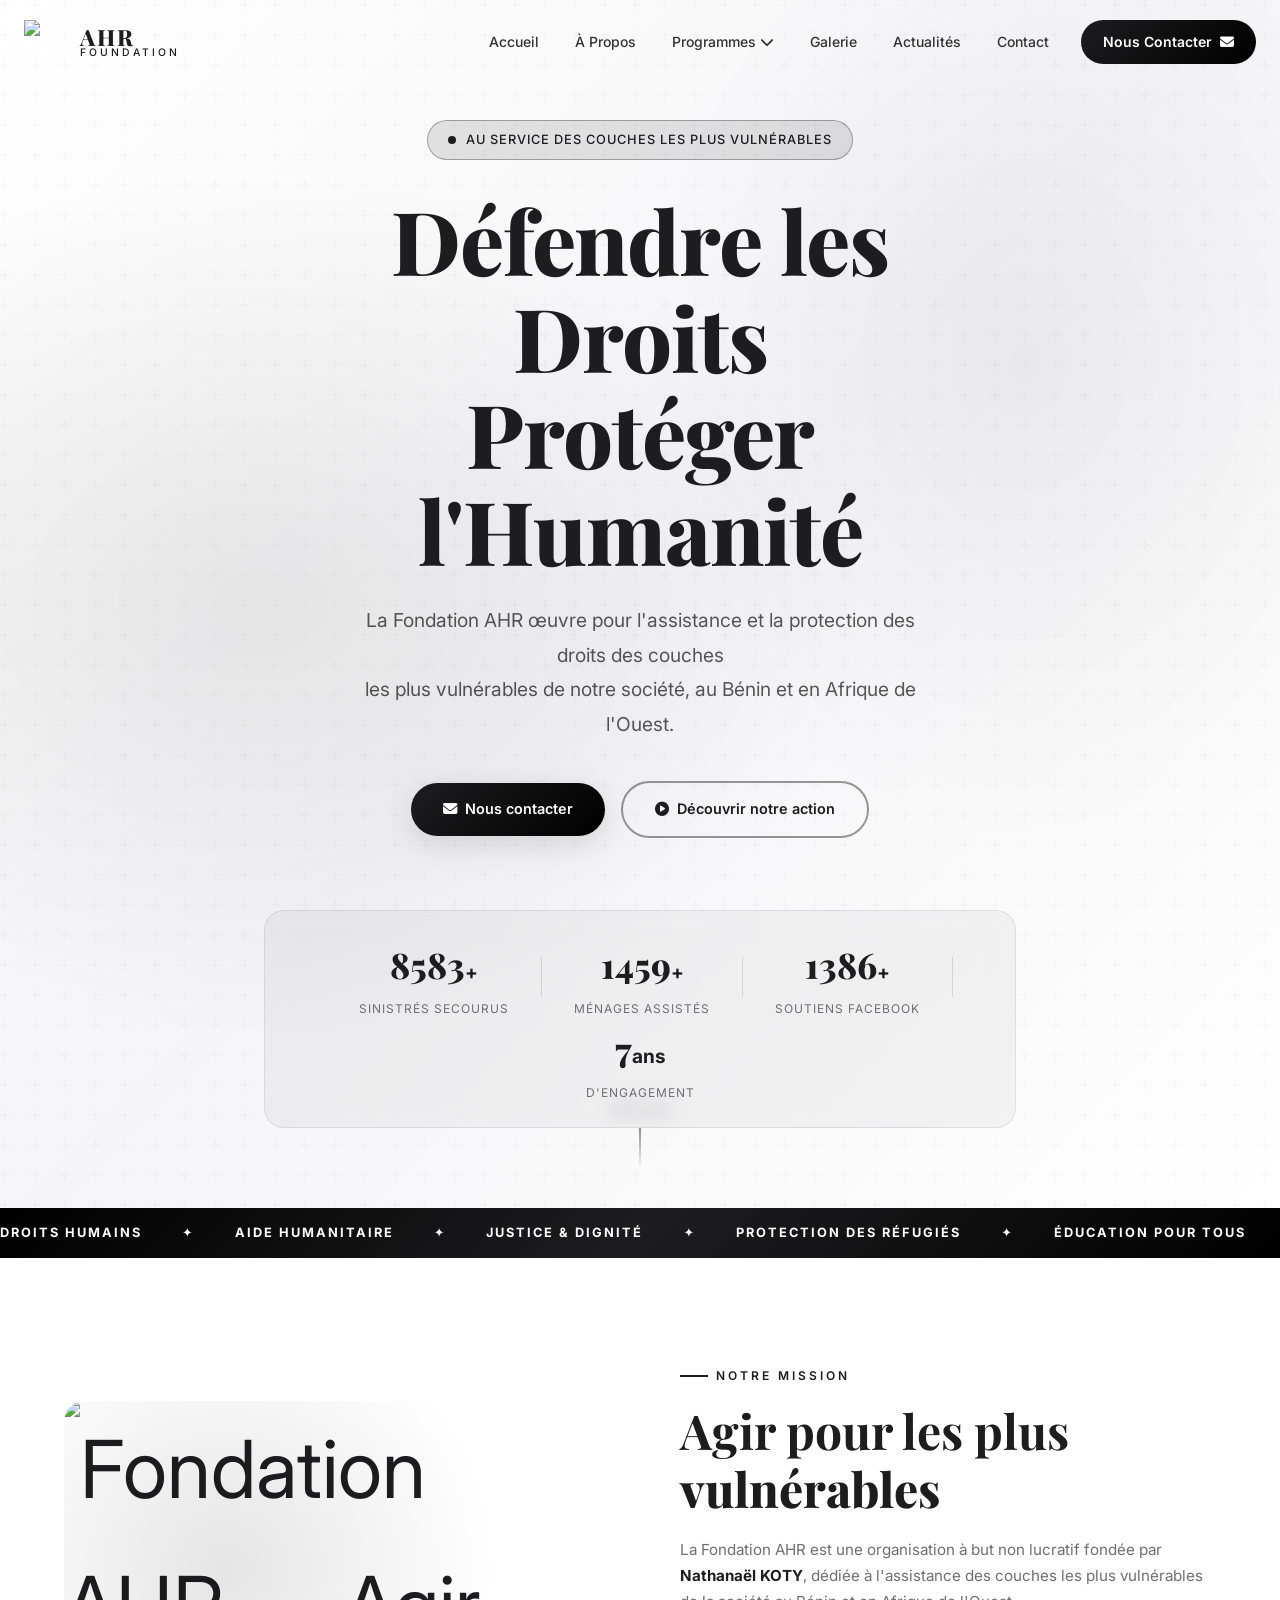
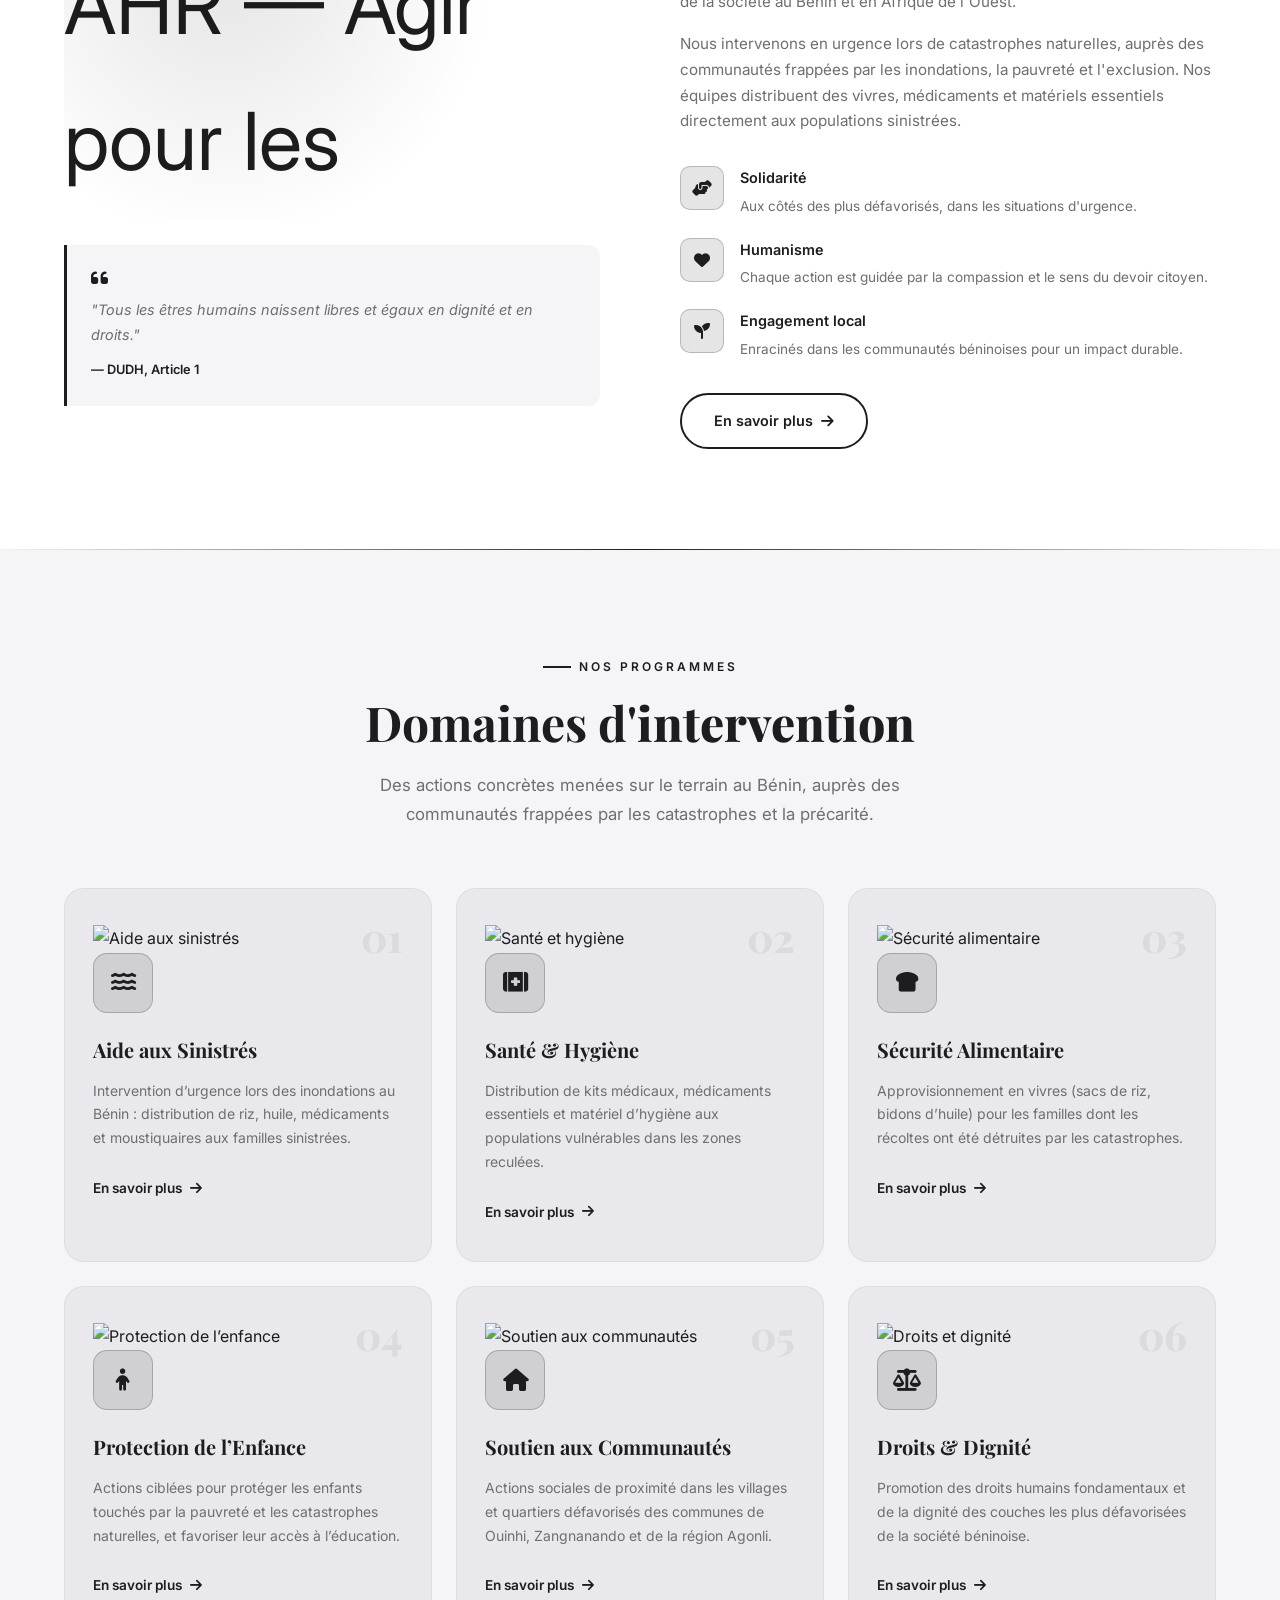
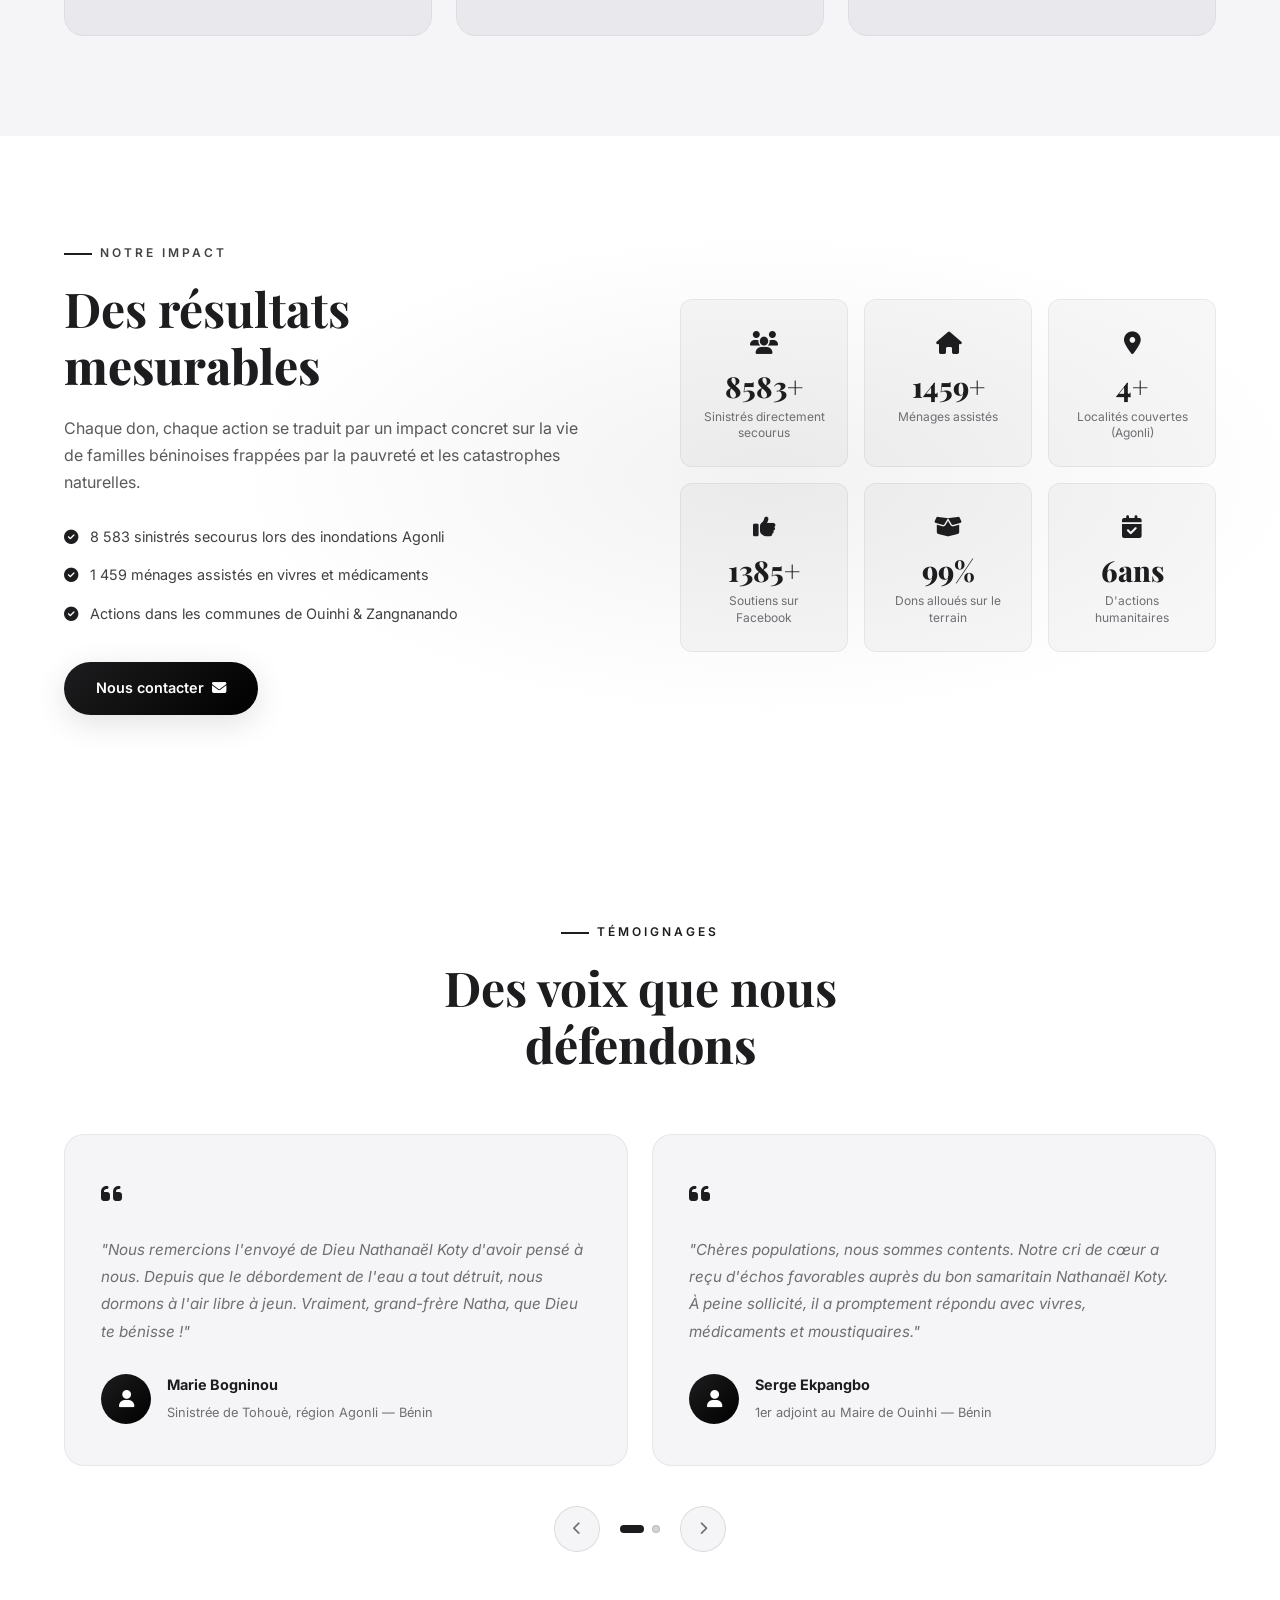
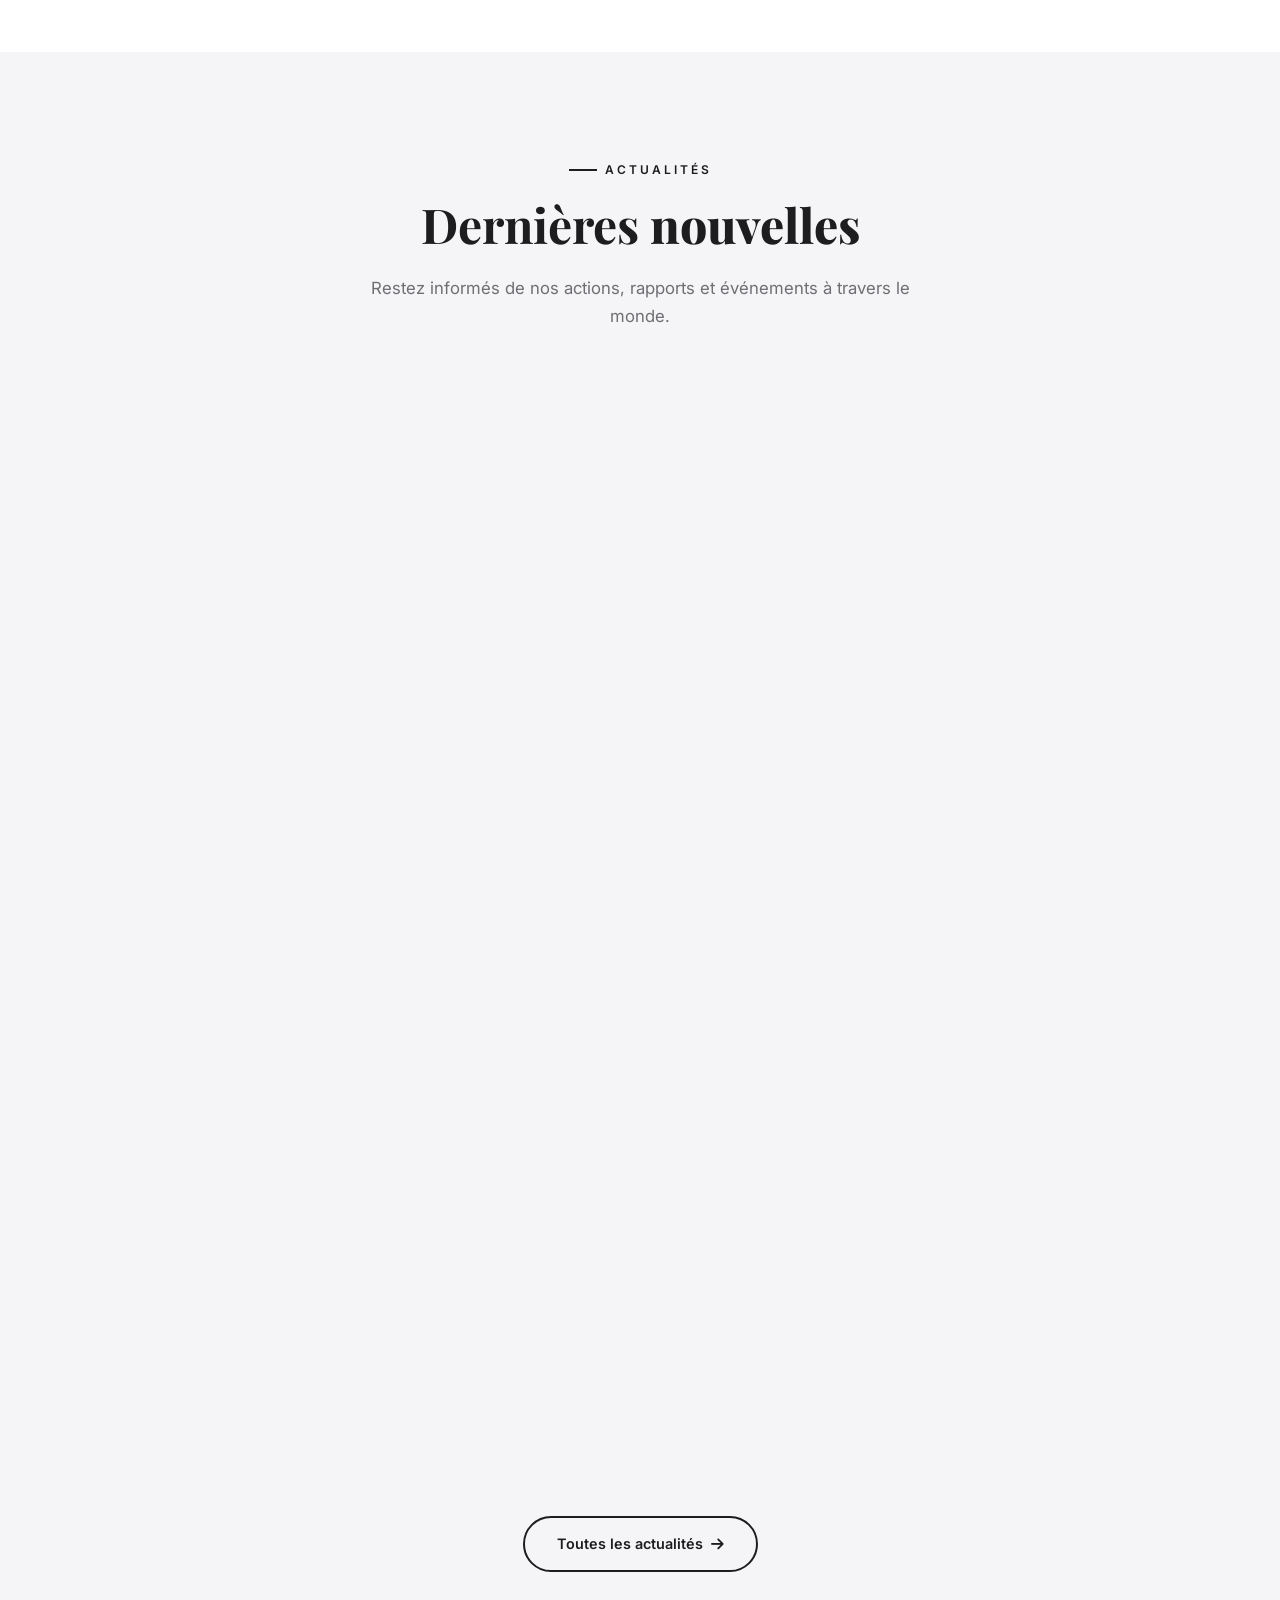
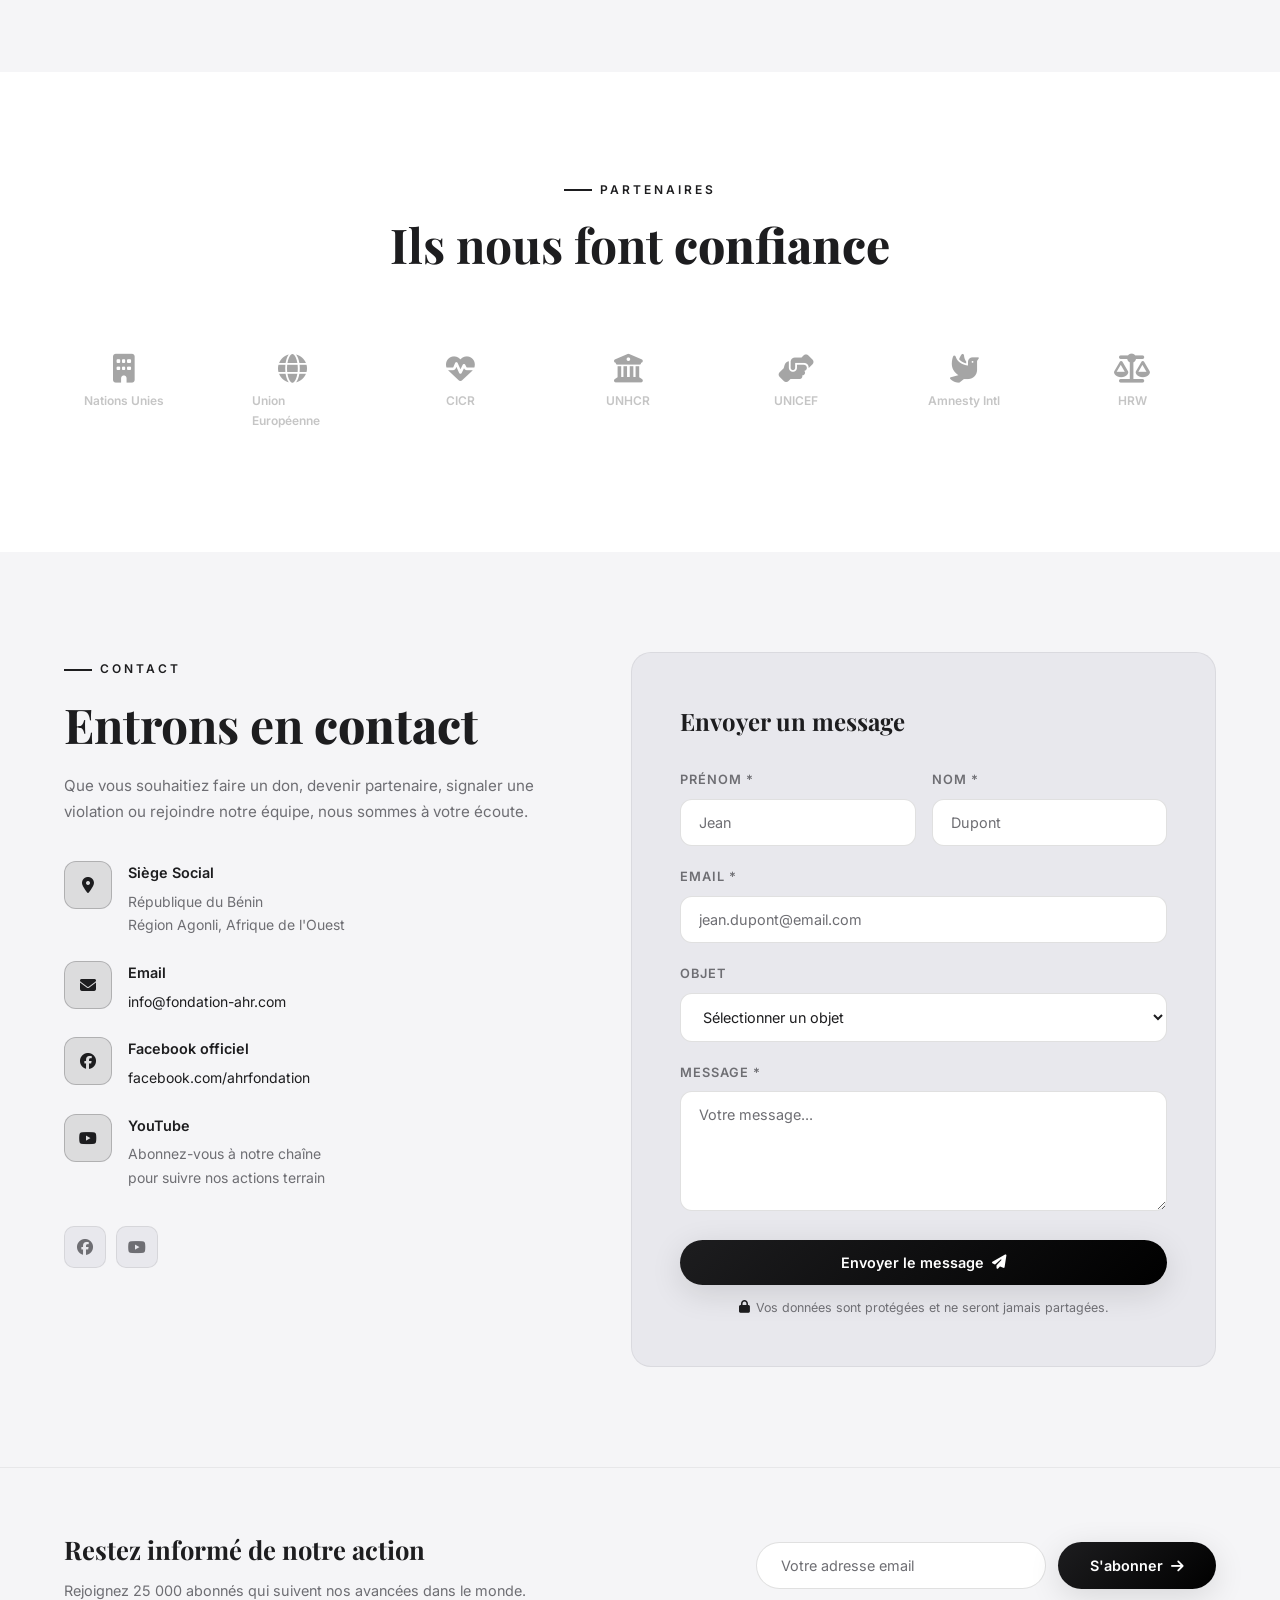
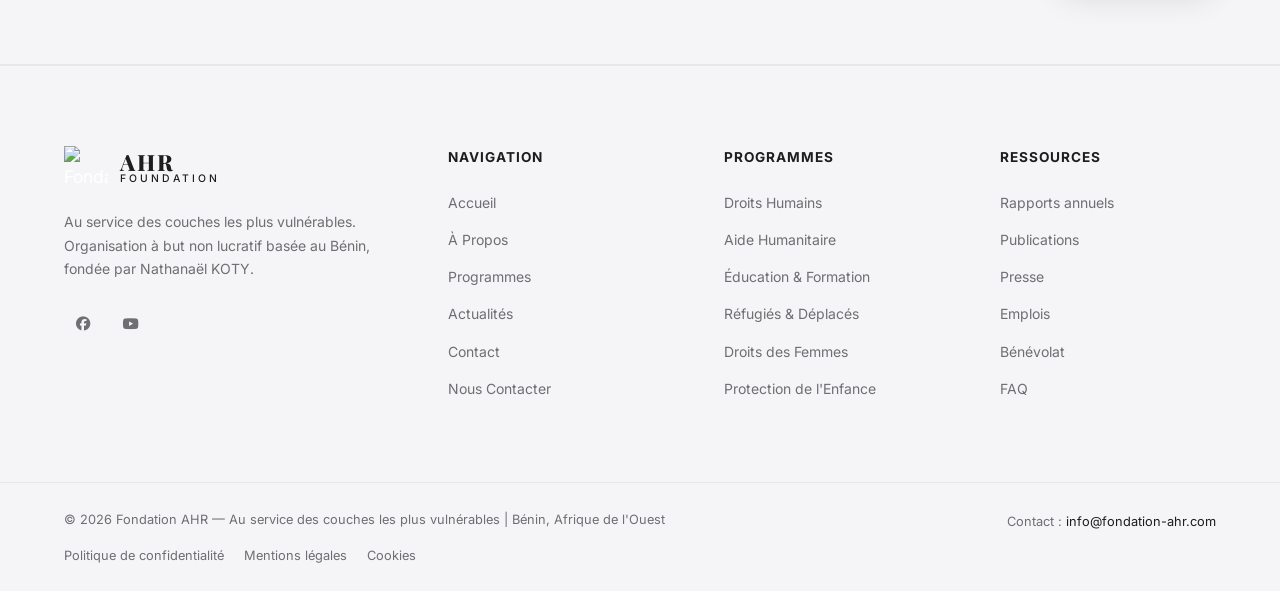
==== commit 4507f894: "Remove duplicate program cards" ====
--- a/index.html
+++ b/index.html
@@ -250,58 +250,7 @@
           </div>
         </div>
       </div>
-        </div>
-        <div class="program-card reveal" data-delay="100">
-          <div class="program-card-img"><img src="https://res.cloudinary.com/dmwknarb2/image/upload/w_600,f_auto,q_auto/Remise_de_kits_pour_la_campagne_de_d%C3%A9pistage_des_cancers_du_sein_et_du_col_de_l_ut%C3%A9rus_au_CEG_1_AGBANGNIZOUN_05_06_2018_z8edin.jpg" alt="Sant\u00e9 et hygi\u00e8ne" loading="lazy"/></div>
-          <div class="program-card-body">
-            <div class="program-icon"><i class="fas fa-first-aid"></i></div>
-            <div class="program-number">02</div>
-            <h3>Sant\u00e9 &amp; Hygi\u00e8ne</h3>
-            <p>Distribution de kits m\u00e9dicaux, m\u00e9dicaments essentiels et mat\u00e9riel d hygi\u00e8ne aux populations vuln\u00e9rables dans les zones recul\u00e9es.</p>
-            <a href="pages/blog.html" class="program-link">En savoir plus <i class="fas fa-arrow-right"></i></a>
-          </div>
-        </div>
-        <div class="program-card reveal" data-delay="200">
-          <div class="program-card-img"><img src="https://res.cloudinary.com/dmwknarb2/image/upload/w_600,f_auto,q_auto/DEKANME_1_jyaa7v.jpg" alt="S\u00e9curit\u00e9 alimentaire" loading="lazy"/></div>
-          <div class="program-card-body">
-            <div class="program-icon"><i class="fas fa-bread-slice"></i></div>
-            <div class="program-number">03</div>
-            <h3>S\u00e9curit\u00e9 Alimentaire</h3>
-            <p>Approvisionnement en vivres (sacs de riz, bidons d huile) pour les familles dont les r\u00e9coltes ont \u00e9t\u00e9 d\u00e9truites par les catastrophes.</p>
-            <a href="pages/blog.html" class="program-link">En savoir plus <i class="fas fa-arrow-right"></i></a>
-          </div>
-        </div>
-        <div class="program-card reveal" data-delay="300">
-          <div class="program-card-img"><img src="https://res.cloudinary.com/dmwknarb2/image/upload/w_600,f_auto,q_auto/ORPHELINAT_CEFODEC_1_tqg1ys.jpg" alt="Protection de l enfance" loading="lazy"/></div>
-          <div class="program-card-body">
-            <div class="program-icon"><i class="fas fa-child"></i></div>
-            <div class="program-number">04</div>
-            <h3>Protection de l Enfance</h3>
-            <p>Actions cibl\u00e9es pour prot\u00e9ger les enfants touch\u00e9s par la pauvret\u00e9 et les catastrophes naturelles, et favoriser leur acc\u00e8s \u00e0 l \u00e9ducation.</p>
-            <a href="pages/blog.html" class="program-link">En savoir plus <i class="fas fa-arrow-right"></i></a>
-          </div>
-        </div>
-        <div class="program-card reveal" data-delay="400">
-          <div class="program-card-img"><img src="https://res.cloudinary.com/dmwknarb2/image/upload/w_600,f_auto,q_auto/HOUNLI_1_crlp0s.jpg" alt="Soutien aux communaut\u00e9s" loading="lazy"/></div>
-          <div class="program-card-body">
-            <div class="program-icon"><i class="fas fa-home"></i></div>
-            <div class="program-number">05</div>
-            <h3>Soutien aux Communaut\u00e9s</h3>
-            <p>Actions sociales de proximit\u00e9 dans les villages et quartiers d\u00e9favoris\u00e9s des communes de Ouinhi, Zangnanando et de la r\u00e9gion Agonli.</p>
-            <a href="pages/blog.html" class="program-link">En savoir plus <i class="fas fa-arrow-right"></i></a>
-          </div>
-        </div>
-        <div class="program-card reveal" data-delay="500">
-          <div class="program-card-img"><img src="https://res.cloudinary.com/dmwknarb2/image/upload/w_600,f_auto,q_auto/AFFAIRES_SOCIALES_CULTURELLES_ART_ORATOIRE_LOBOGO_30_06_2017_ox8w3e.jpg" alt="Droits et dignit\u00e9" loading="lazy"/></div>
-          <div class="program-card-body">
-            <div class="program-icon"><i class="fas fa-balance-scale"></i></div>
-            <div class="program-number">06</div>
-            <h3>Droits &amp; Dignit\u00e9</h3>
-            <p>Promotion des droits humains fondamentaux et de la dignit\u00e9 des couches les plus d\u00e9favoris\u00e9es de la soci\u00e9t\u00e9 b\u00e9ninoise.</p>
-            <a href="pages/blog.html" class="program-link">En savoir plus <i class="fas fa-arrow-right"></i></a>
-          </div>
-        </div>
-      </div>
+    </div>
   </section>
 
   <!-- ══════════════════════  IMPACT CHIFFRES  ══════════════════════ -->
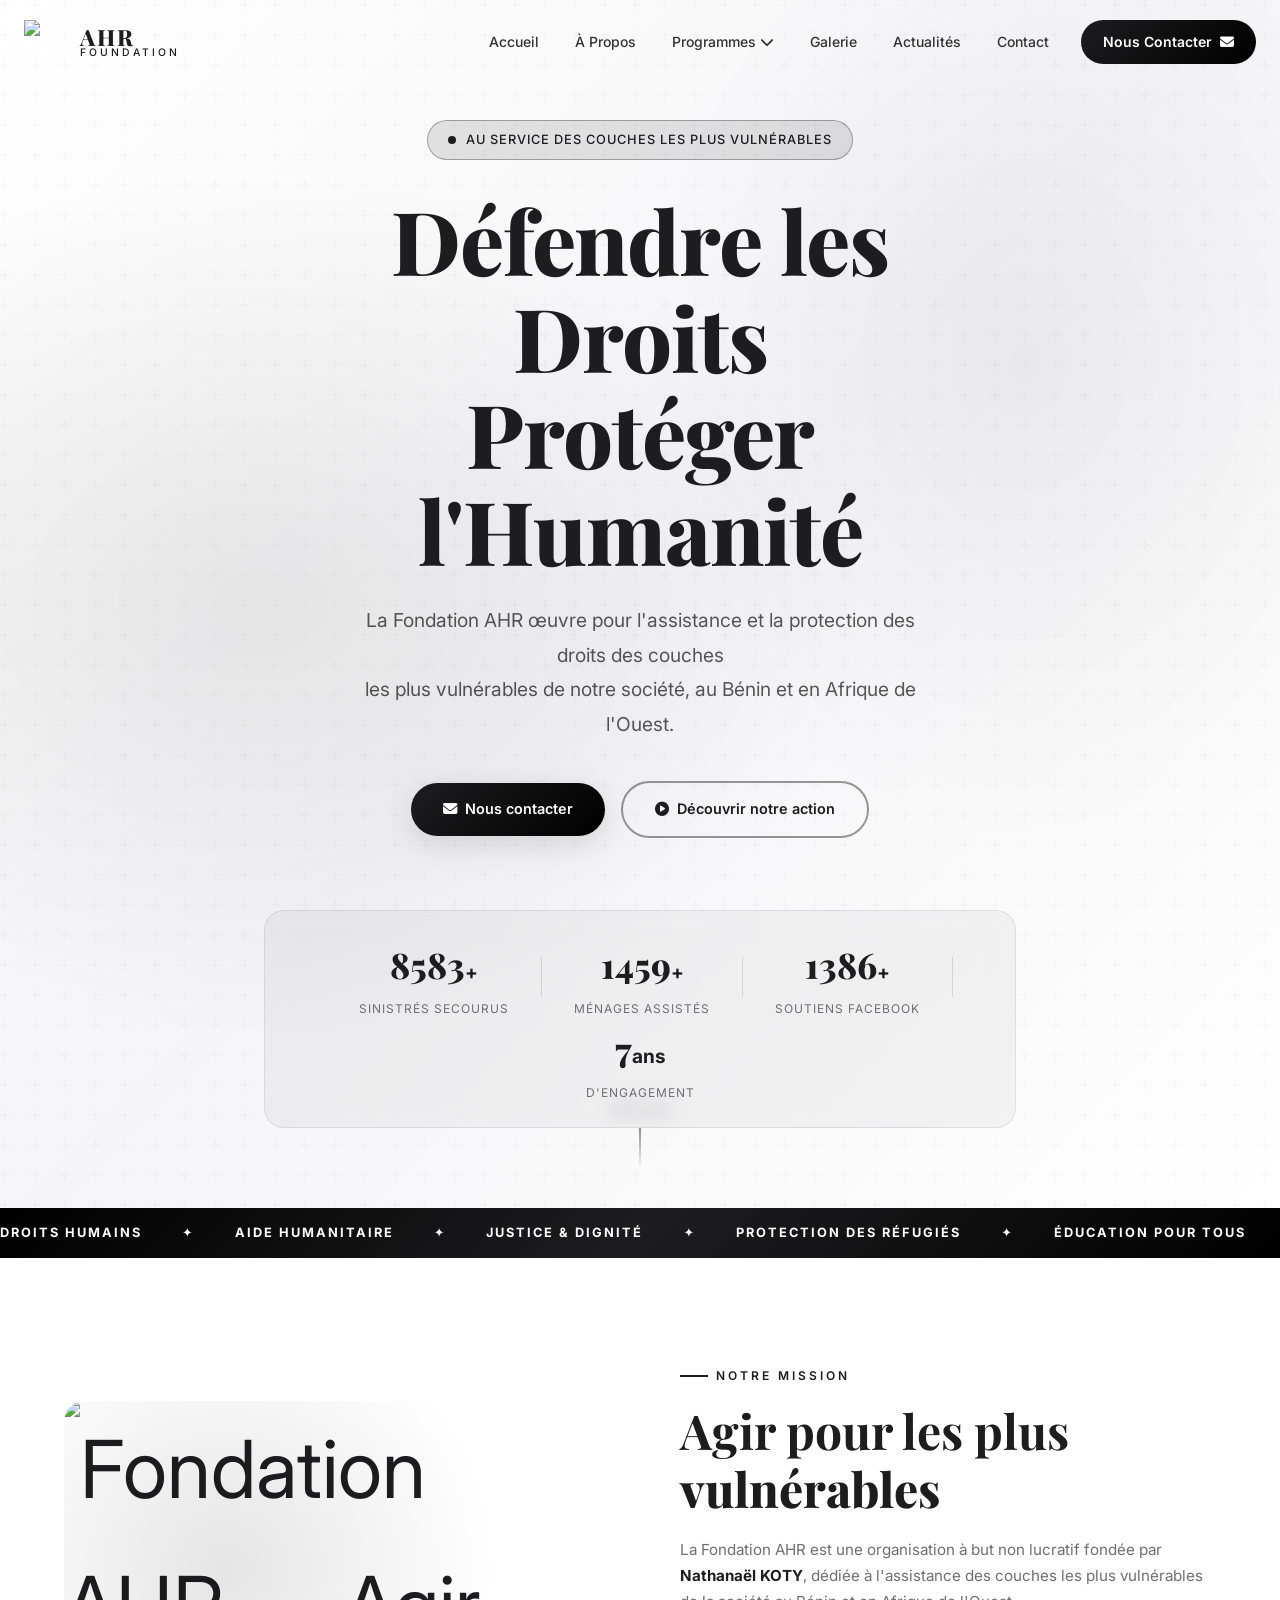
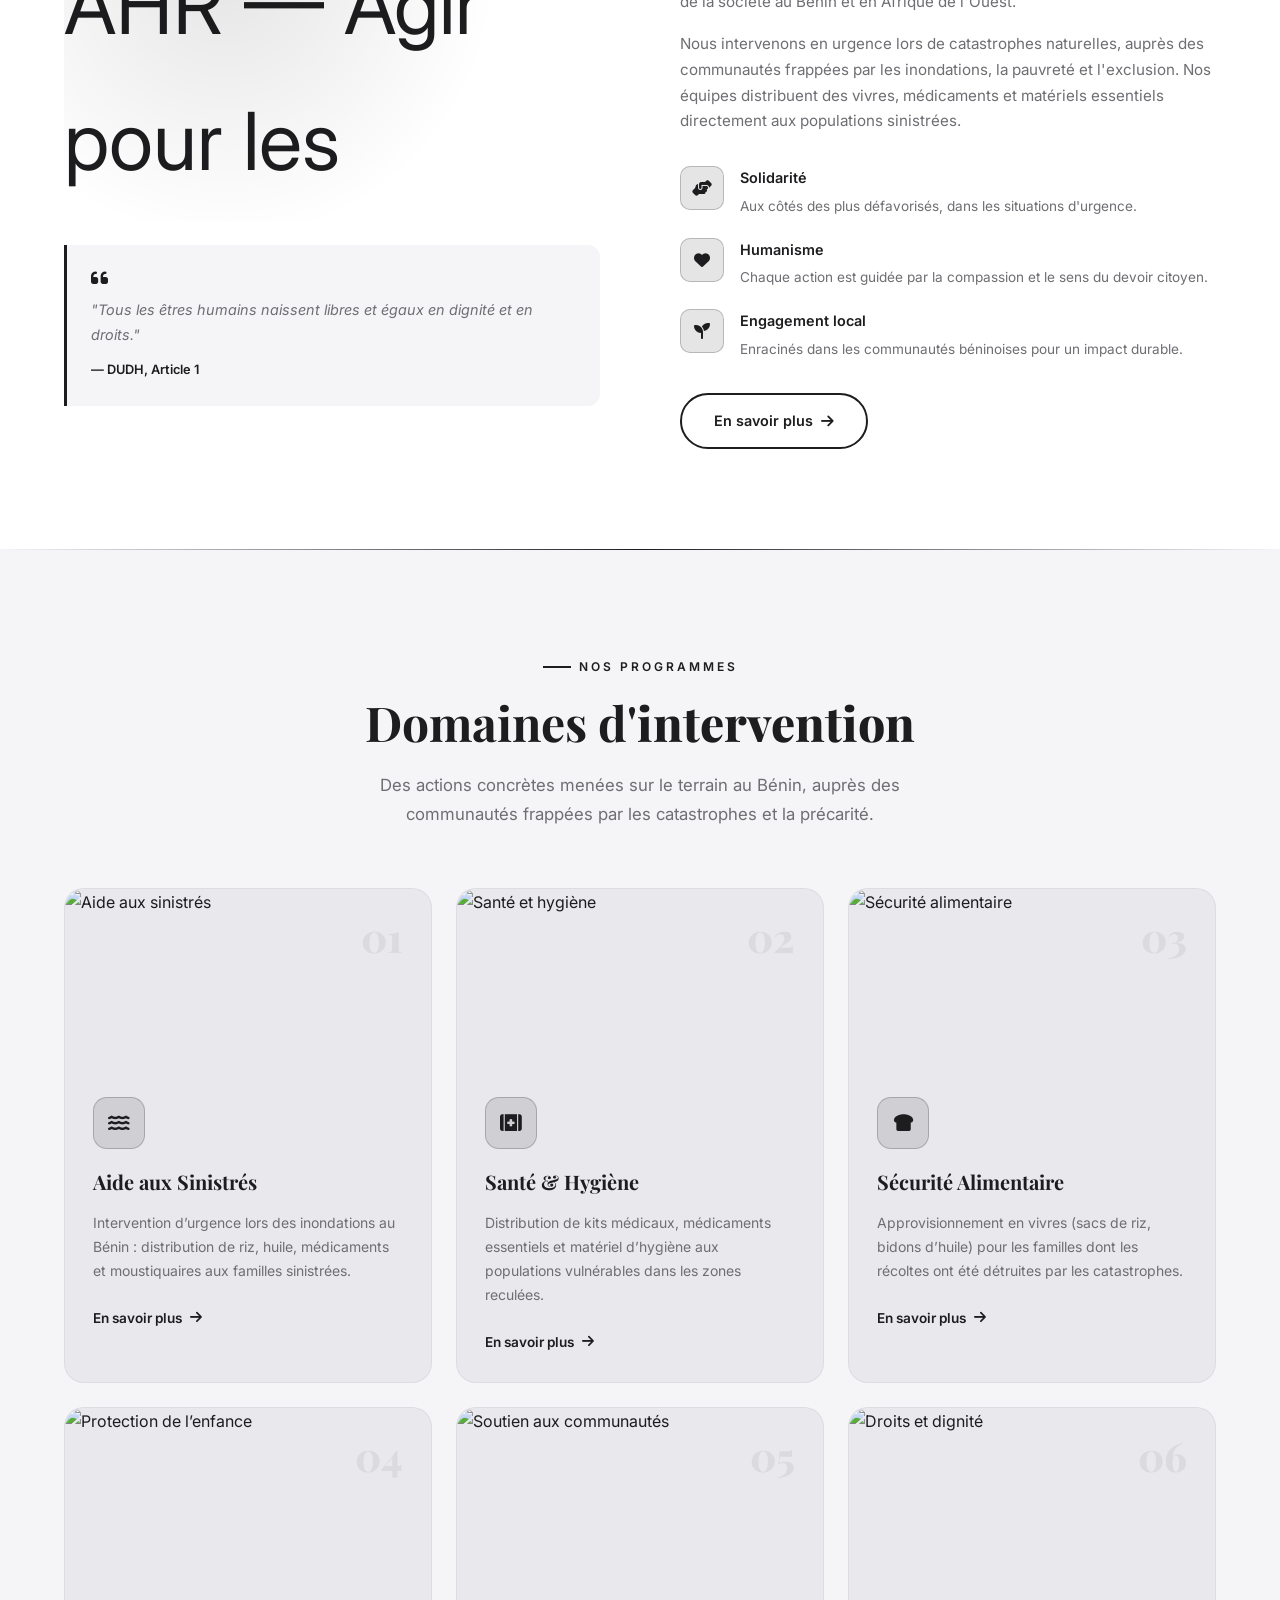
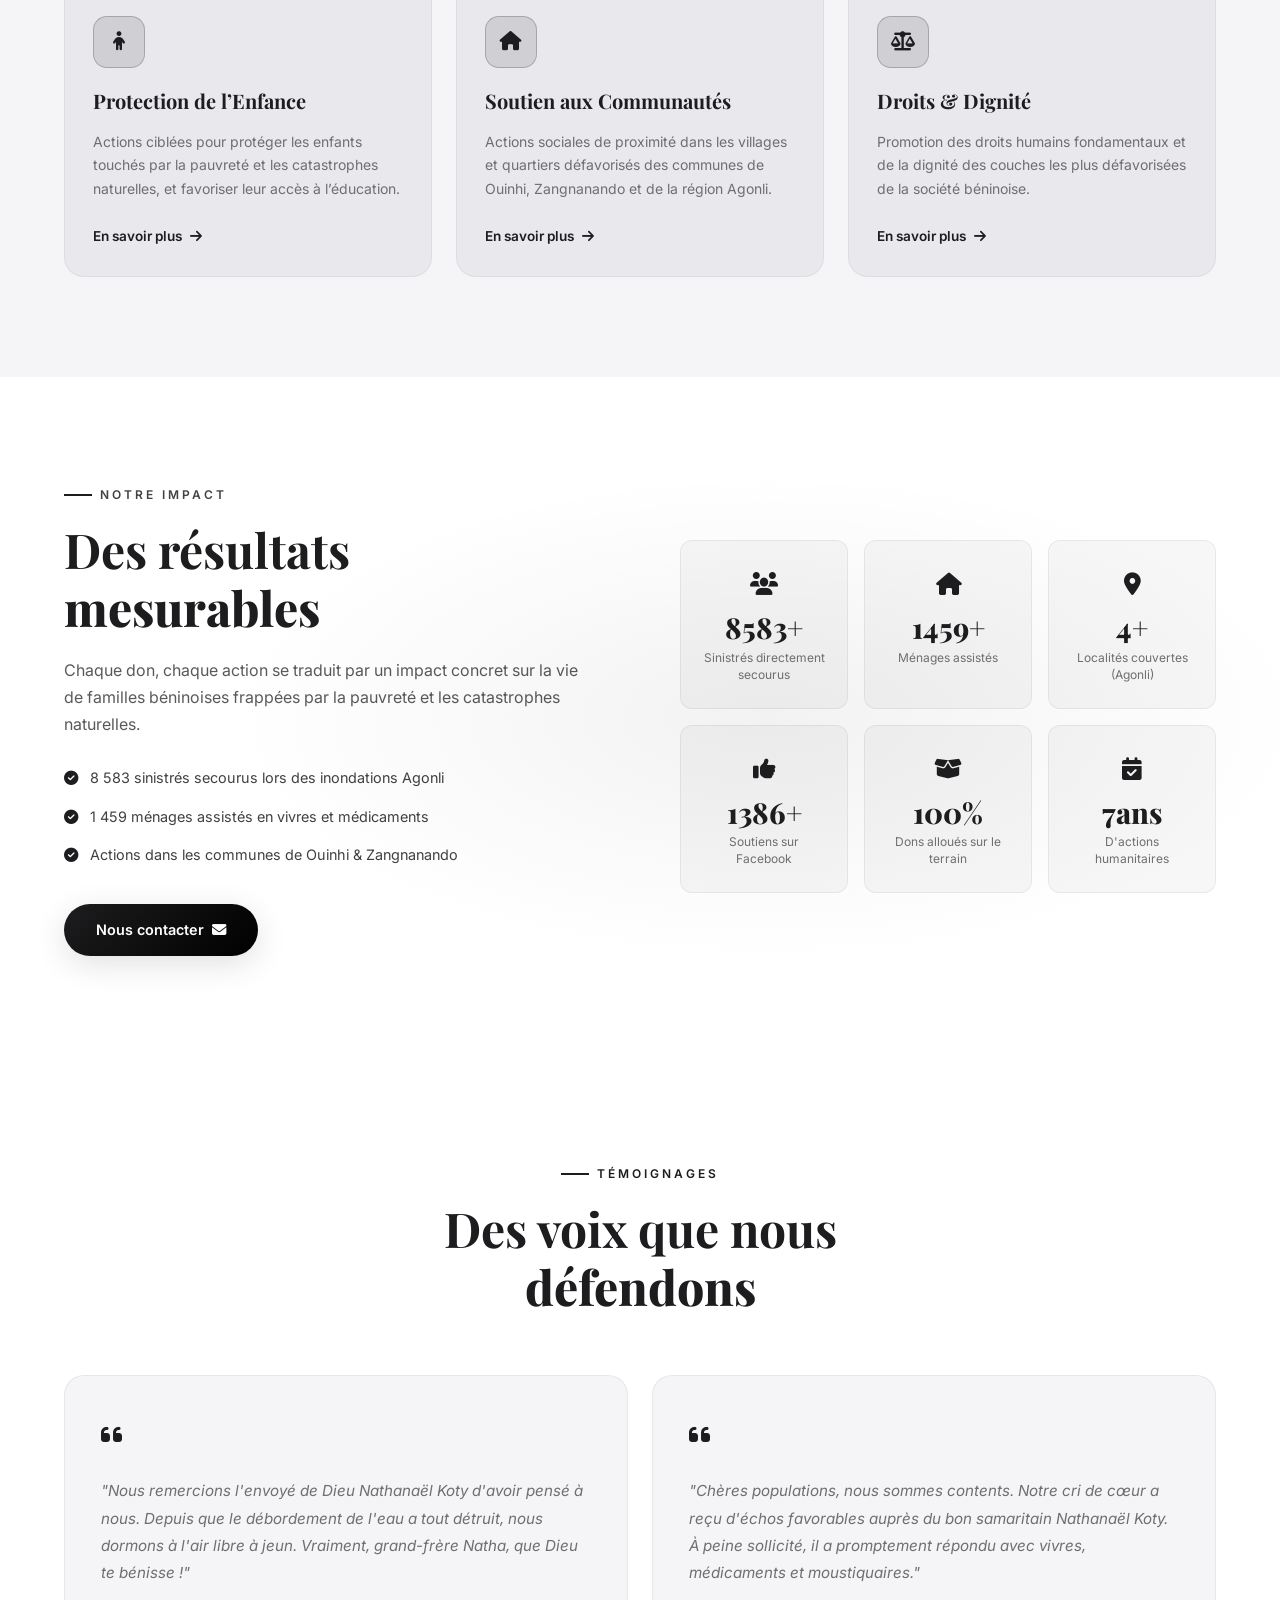
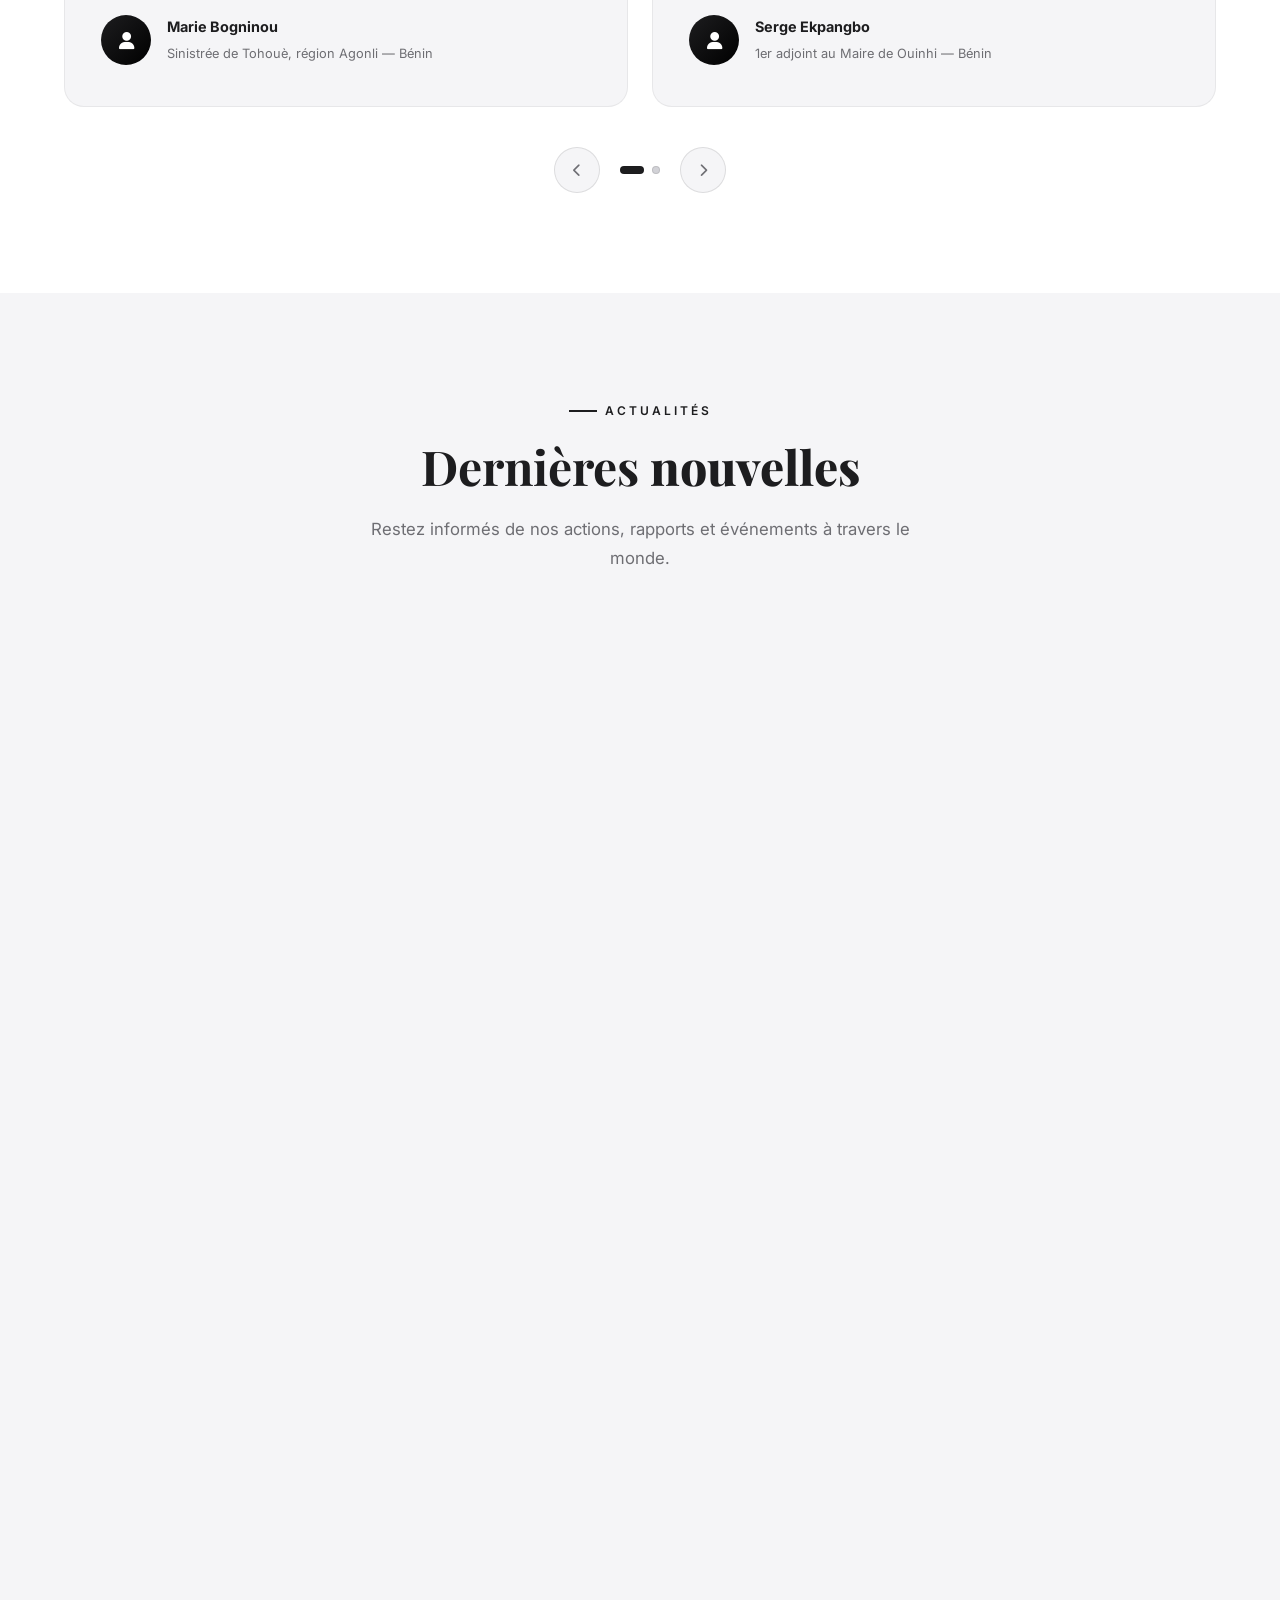
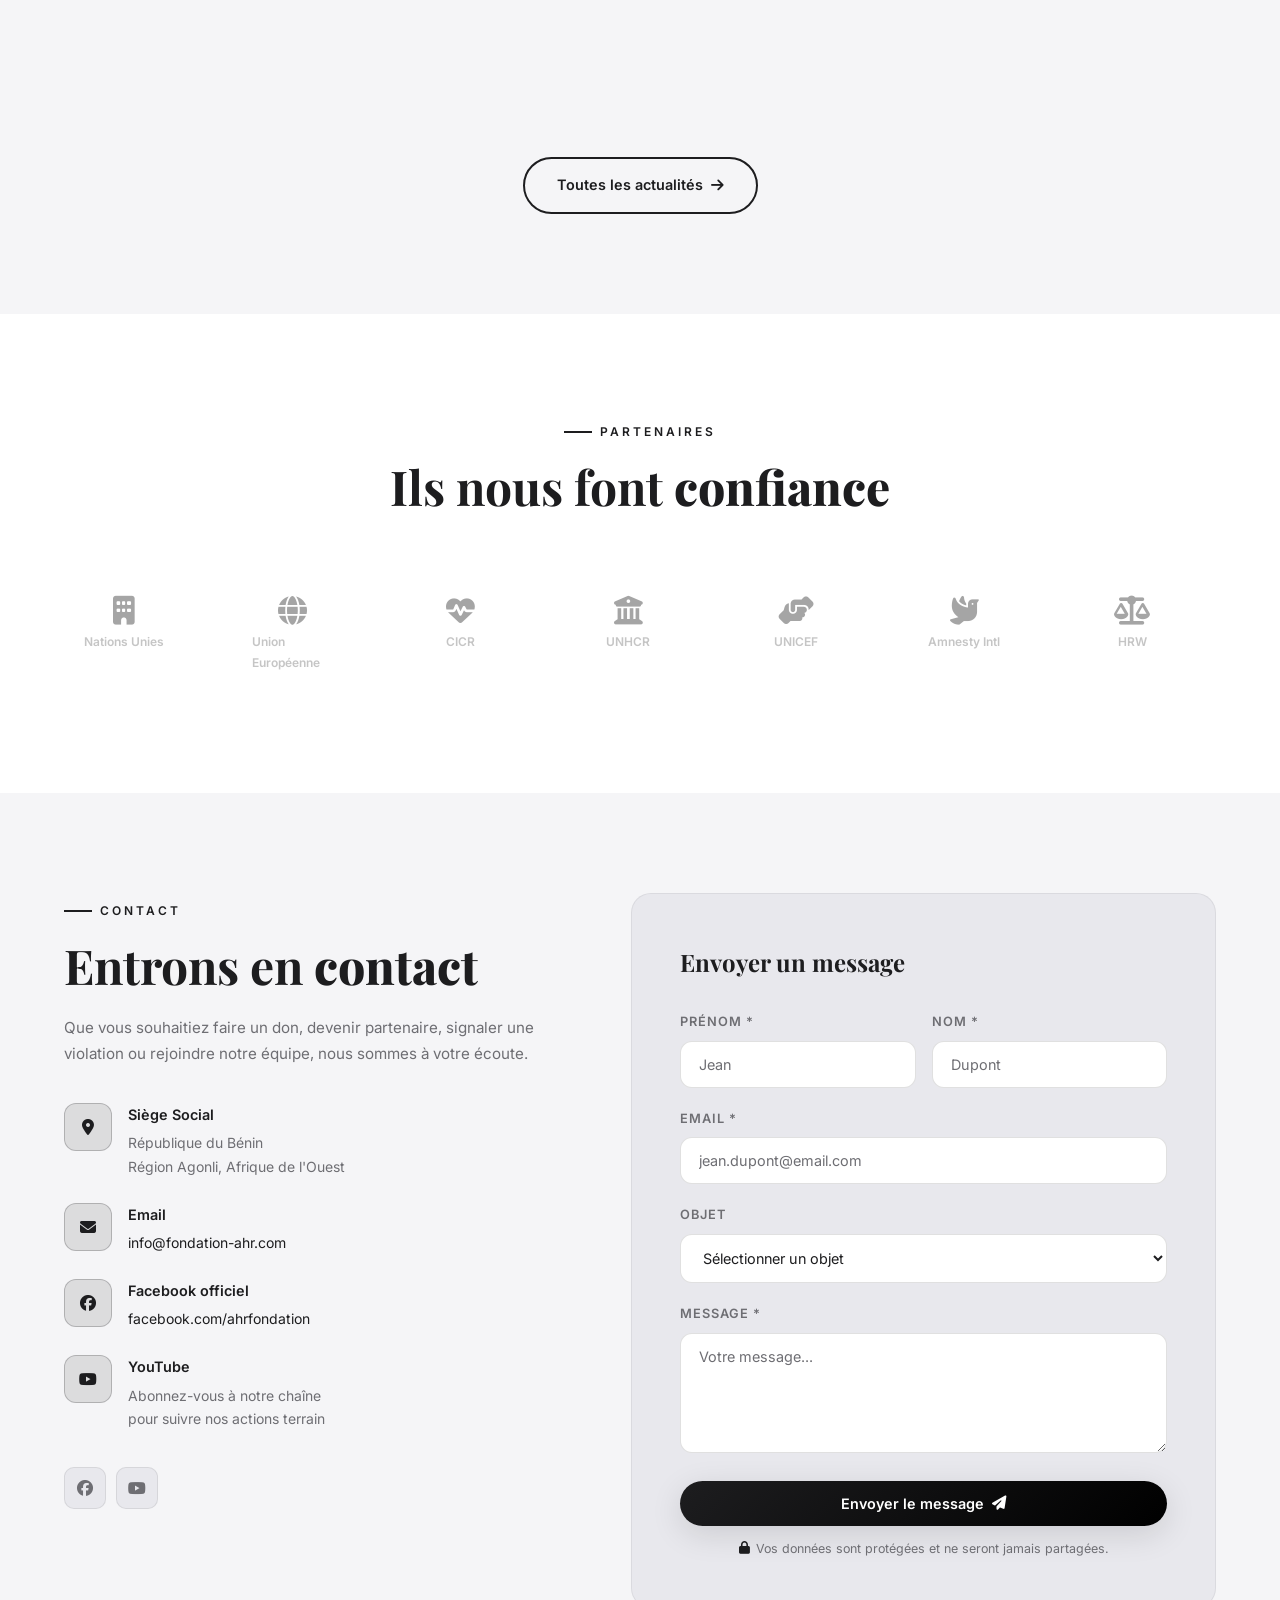
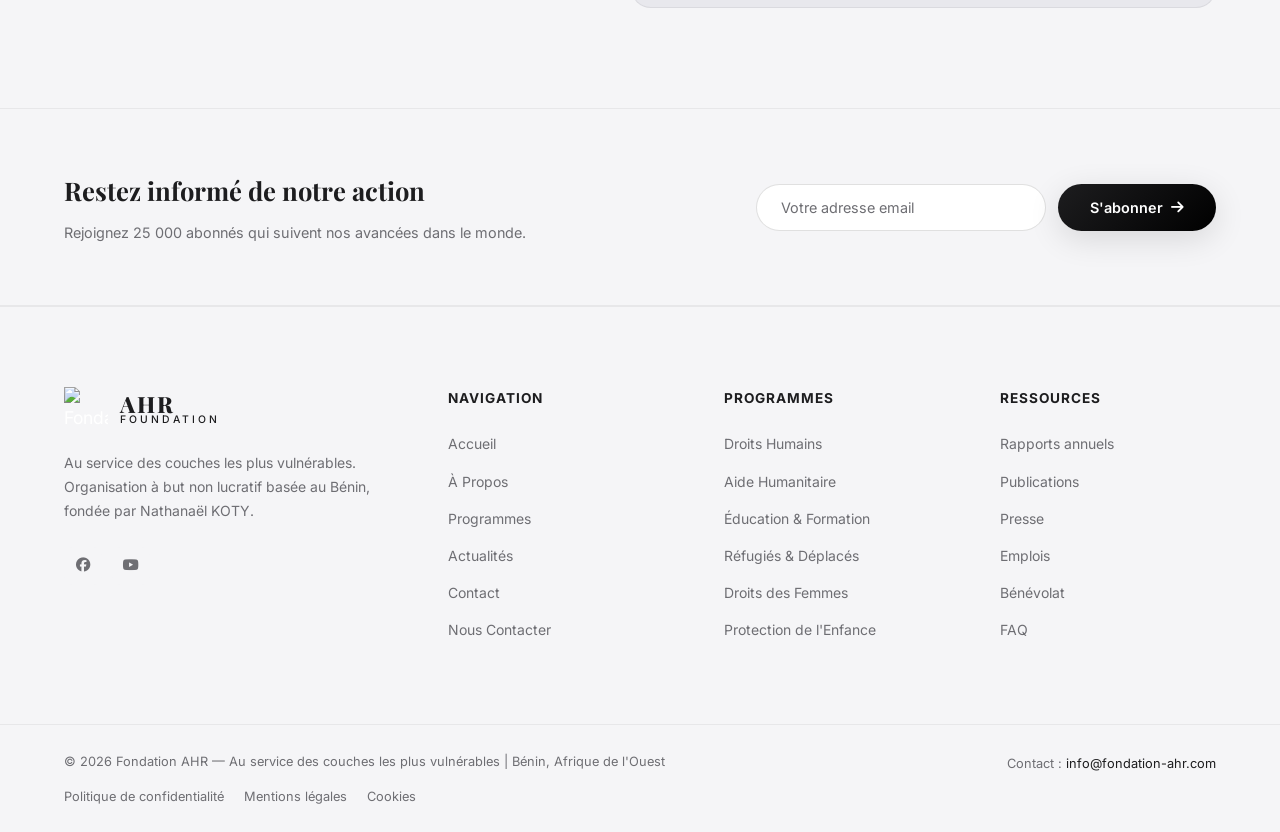
==== commit 539b9e93: "Add logo as favicon on all pages" ====
--- a/index.html
+++ b/index.html
@@ -4,6 +4,9 @@
   <meta charset="UTF-8" />
   <meta name="viewport" content="width=device-width, initial-scale=1.0"/>
   <title>Fondation AHR — Assistance and Human Rights Foundation</title>
+  <link rel="icon" type="image/png" sizes="32x32" href="https://res.cloudinary.com/dmwknarb2/image/upload/w_32,h_32,c_fit,f_png/327393902_753303532380529_554003093604150796_n_wo1e9e.png"/>
+  <link rel="icon" type="image/png" sizes="192x192" href="https://res.cloudinary.com/dmwknarb2/image/upload/w_192,h_192,c_fit,f_png/327393902_753303532380529_554003093604150796_n_wo1e9e.png"/>
+  <link rel="apple-touch-icon" href="https://res.cloudinary.com/dmwknarb2/image/upload/w_180,h_180,c_fit,f_png/327393902_753303532380529_554003093604150796_n_wo1e9e.png"/>
   <meta name="description" content="La Fondation AHR œuvre pour la défense des droits humains et l'assistance des populations vulnérables à travers le monde."/>
   <link rel="stylesheet" href="css/style.css"/>
   <link rel="stylesheet" href="css/animations.css"/>
--- a/css/style.css
+++ b/css/style.css
@@ -624,10 +624,33 @@
   background: var(--dark-3);
   border: 1px solid rgba(0,0,0,0.05);
   border-radius: var(--radius-lg);
-  padding: 36px 28px;
+  padding: 0;
   position: relative;
   transition: var(--transition);
   overflow: hidden;
+  display: flex;
+  flex-direction: column;
+}
+.program-card-img {
+  width: 100%;
+  height: 180px;
+  overflow: hidden;
+  border-radius: var(--radius-lg) var(--radius-lg) 0 0;
+  flex-shrink: 0;
+}
+.program-card-img img {
+  width: 100%;
+  height: 100%;
+  object-fit: cover;
+  transition: transform 0.5s ease;
+  display: block;
+}
+.program-card:hover .program-card-img img { transform: scale(1.07); }
+.program-card-body {
+  padding: 28px;
+  flex: 1;
+  display: flex;
+  flex-direction: column;
 }
 .program-card::before {
   content: '';
@@ -647,16 +670,16 @@
 .program-card:hover::before { transform: scaleX(1); }
 
 .program-icon {
-  width: 60px; height: 60px;
+  width: 52px; height: 52px;
   background: rgba(0,0,0,0.1);
   border: 1px solid rgba(0,0,0,0.2);
   border-radius: 14px;
   display: flex;
   align-items: center;
   justify-content: center;
-  font-size: 1.4rem;
+  font-size: 1.2rem;
   color: var(--gold);
-  margin-bottom: 20px;
+  margin-bottom: 16px;
   transition: var(--transition);
 }
 .program-card:hover .program-icon {
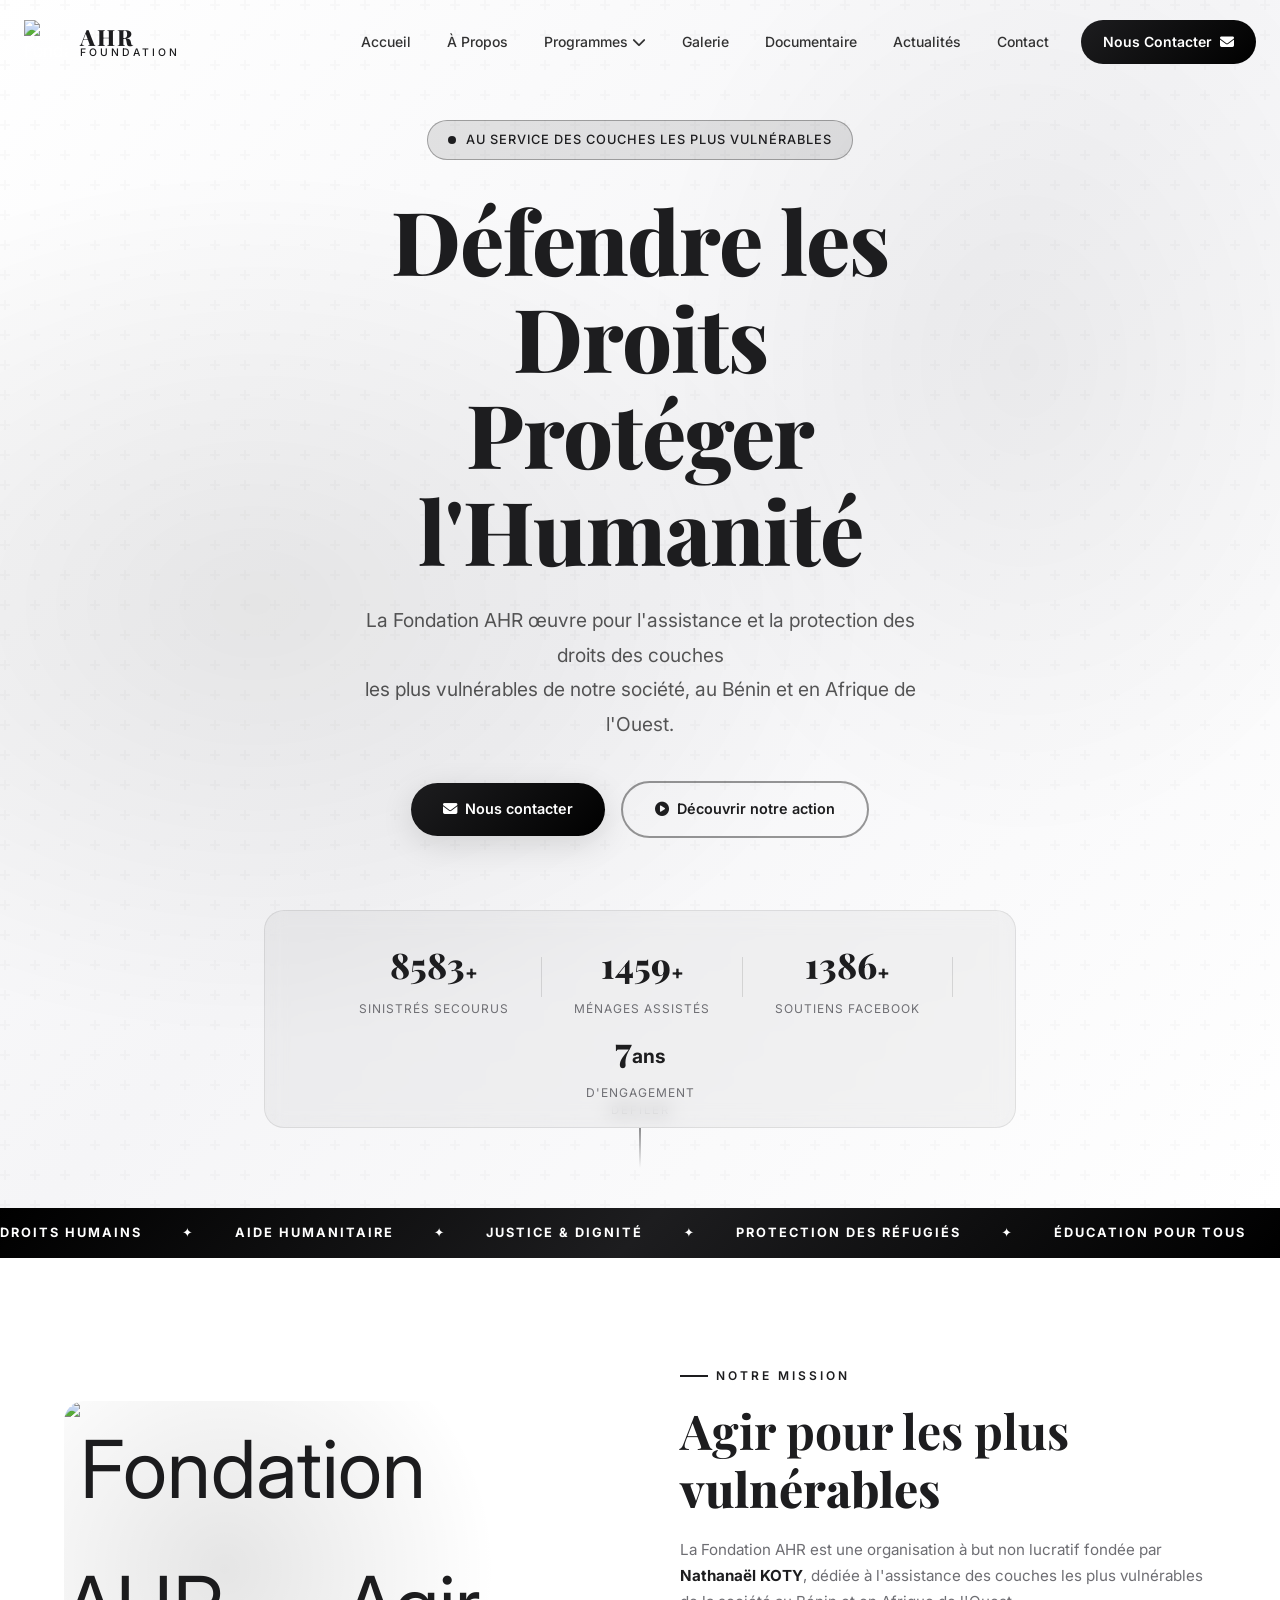
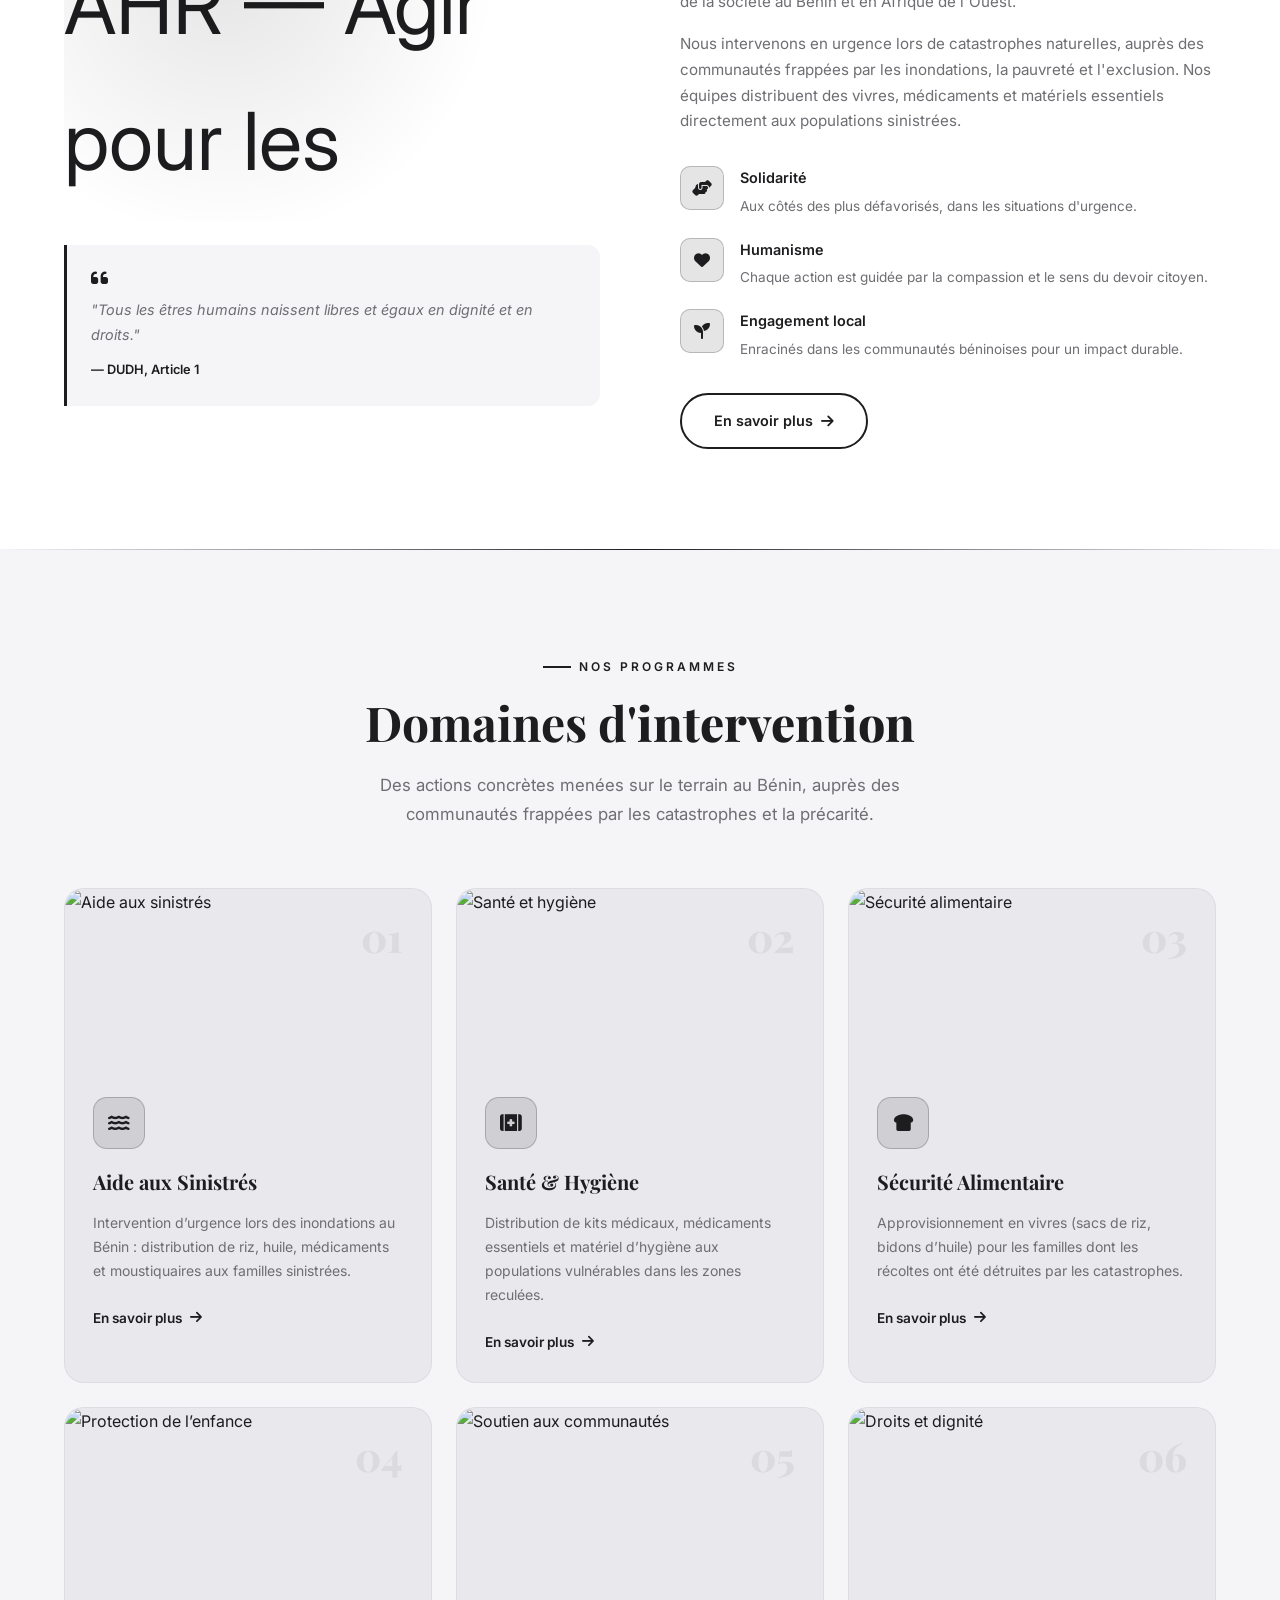
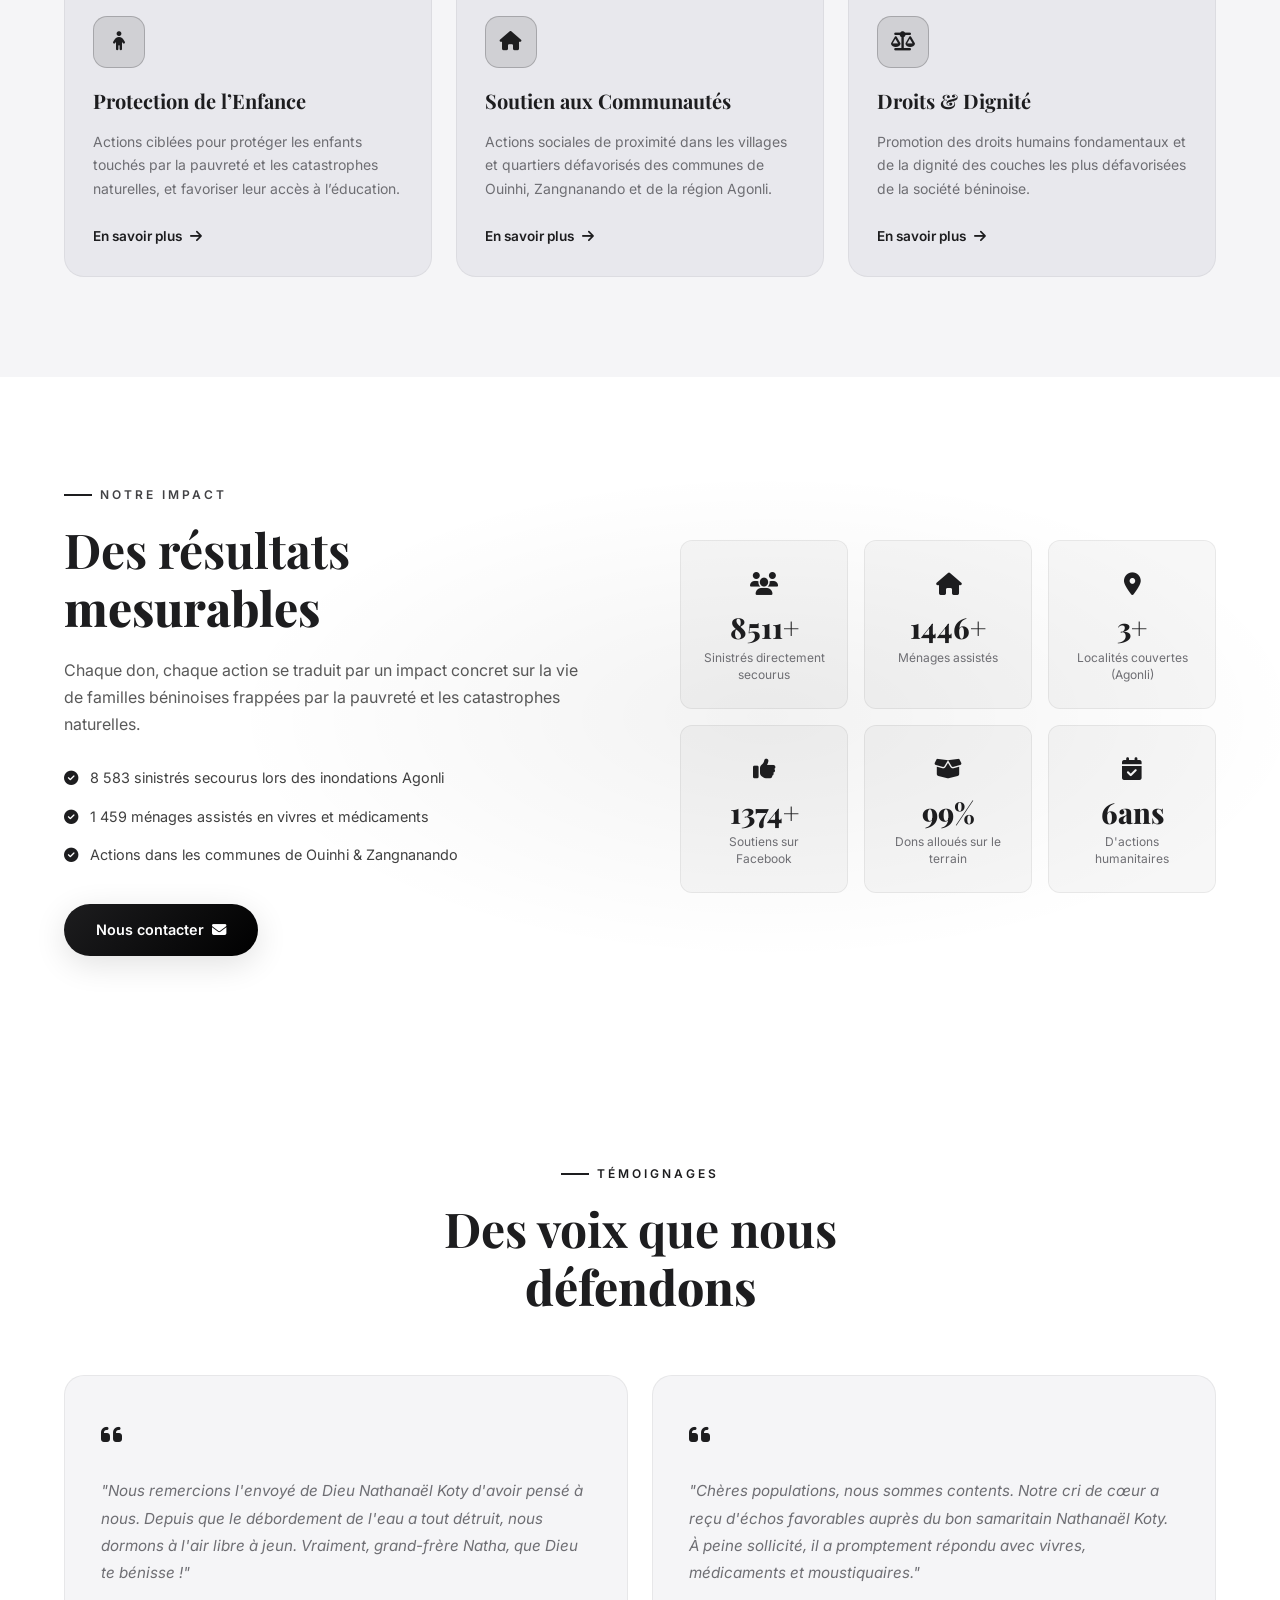
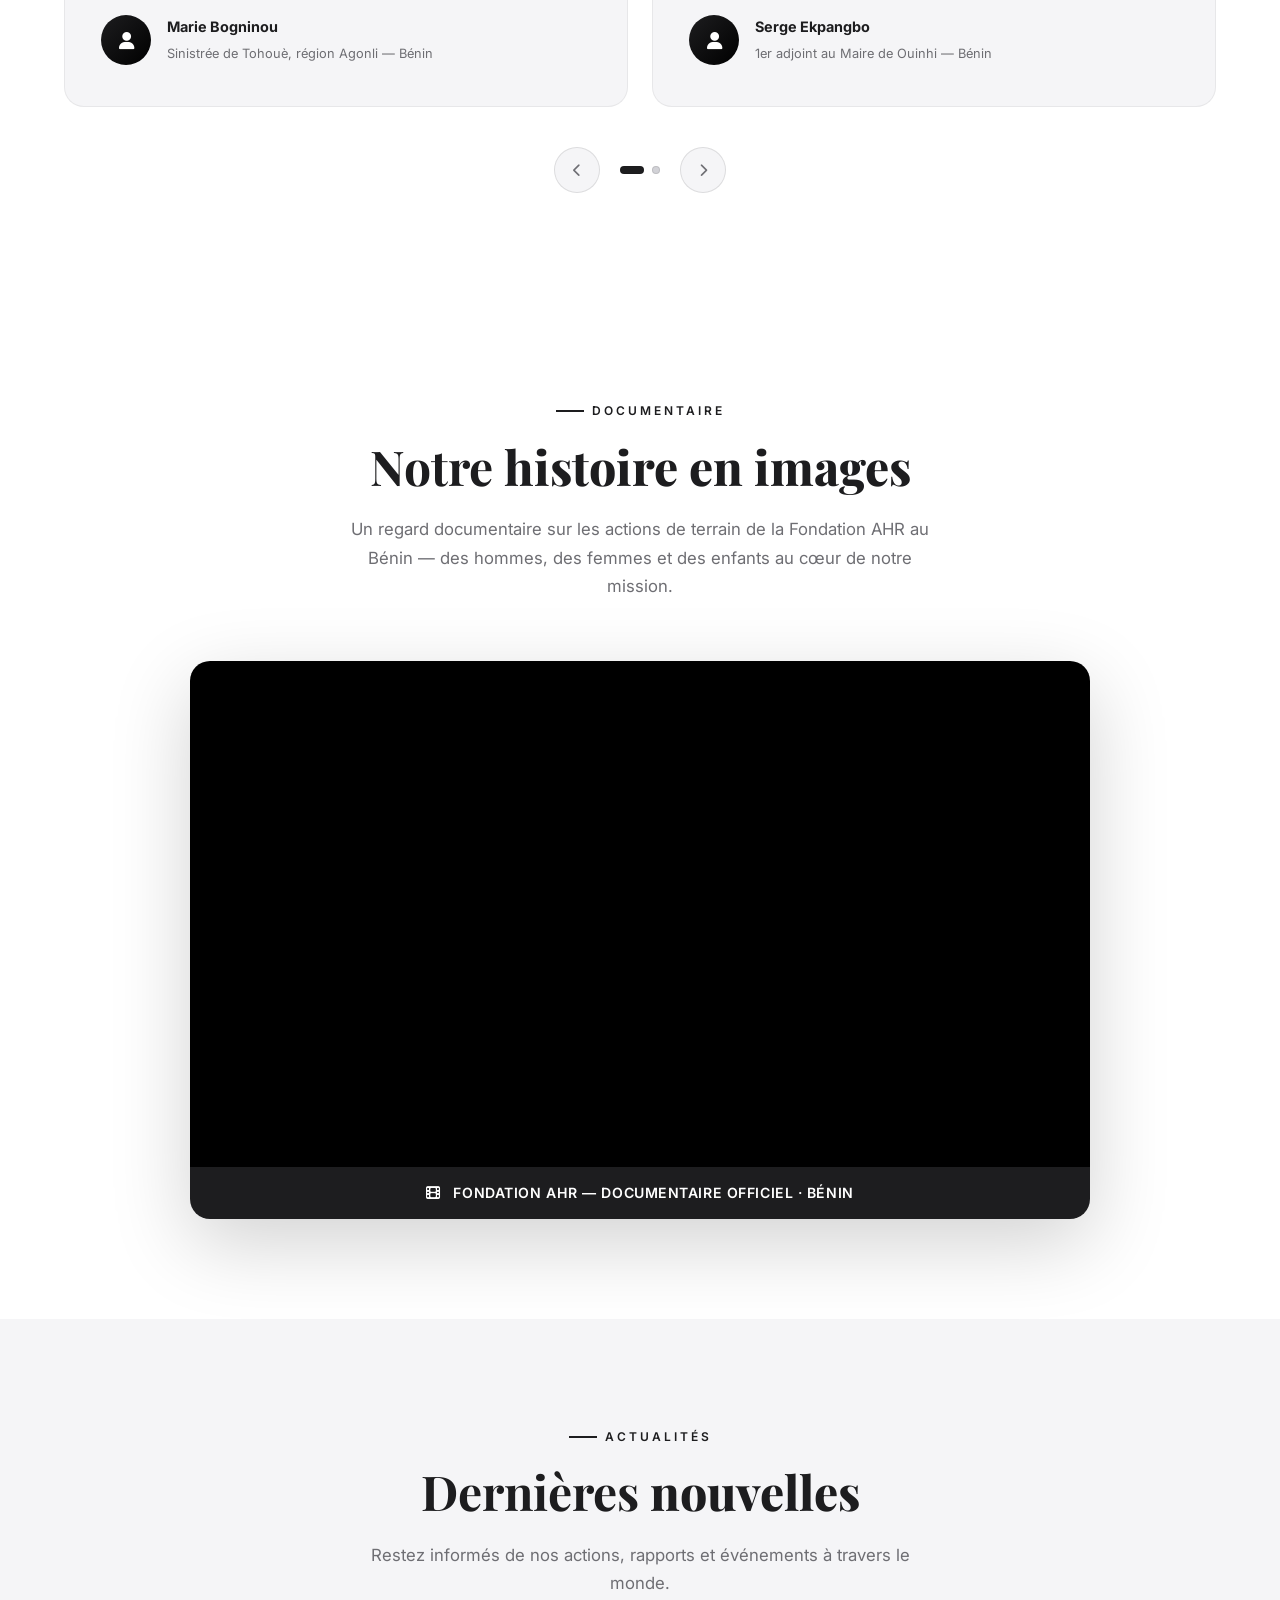
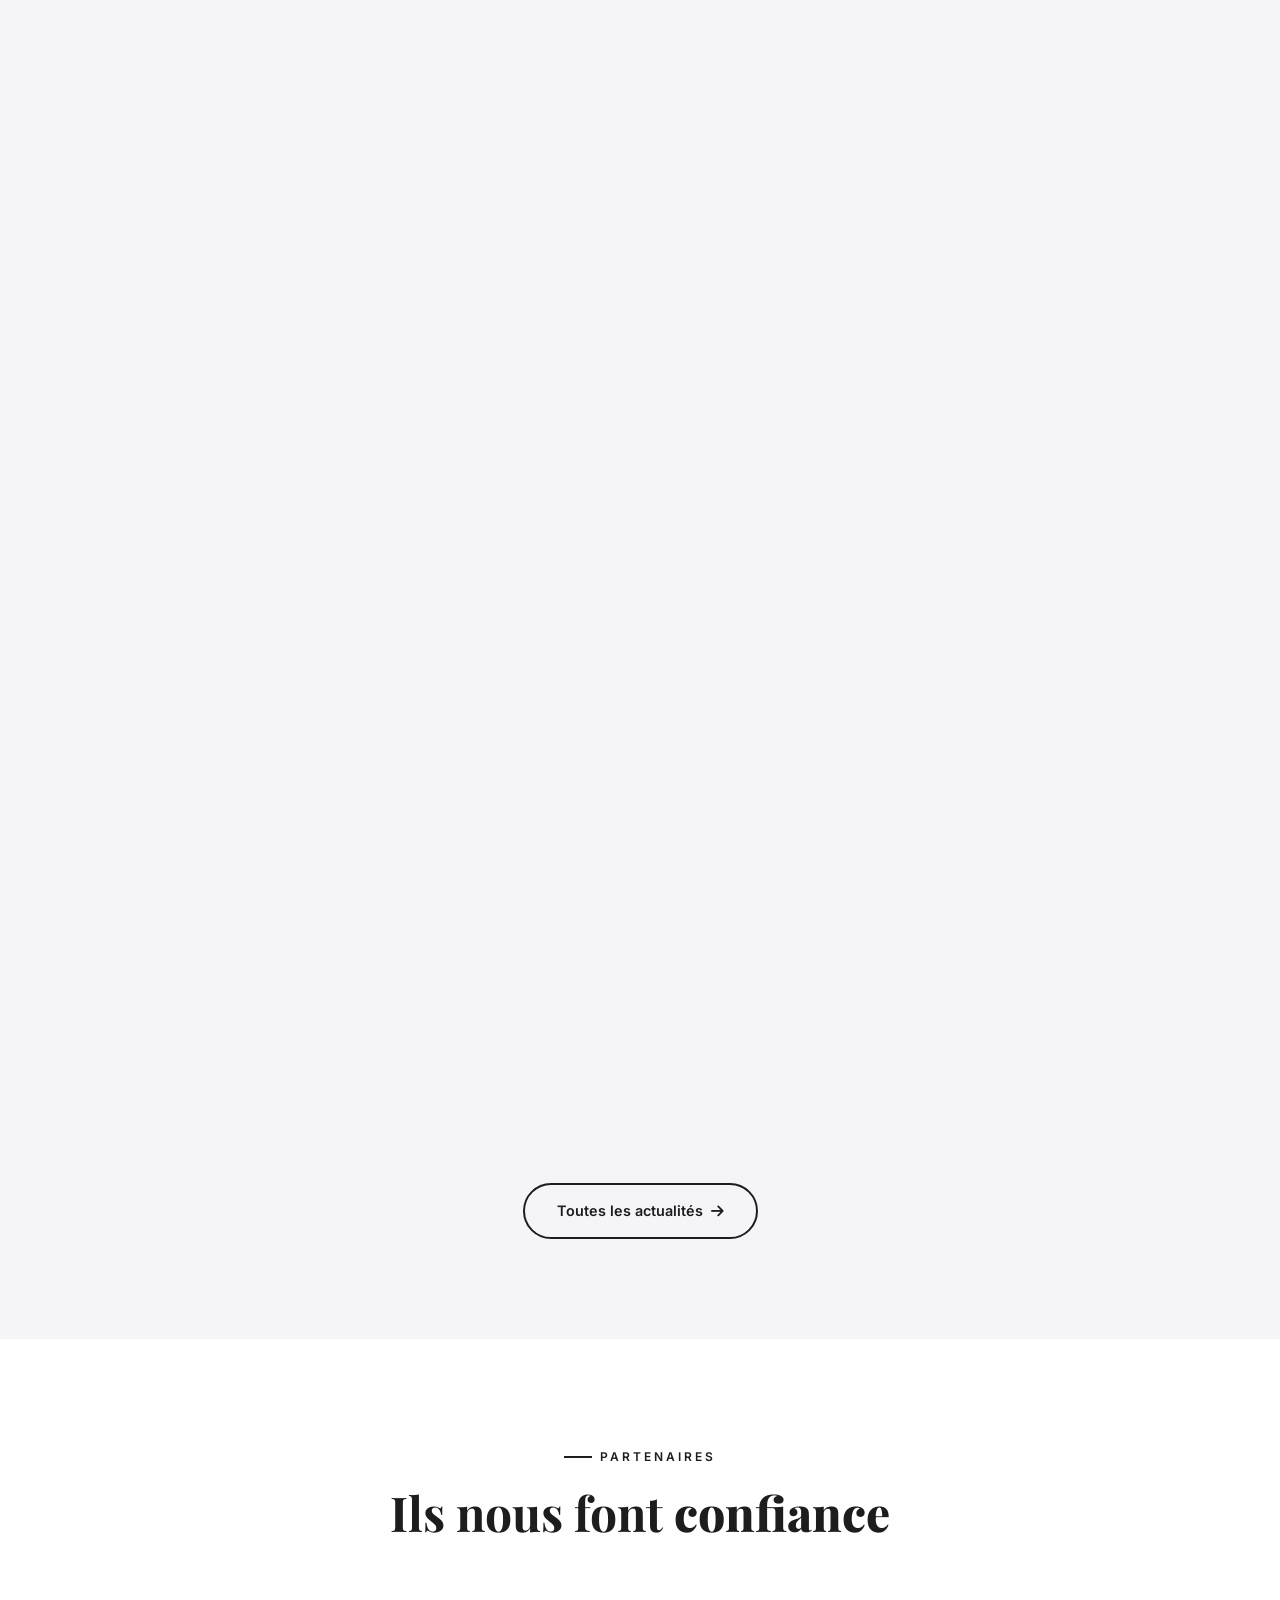
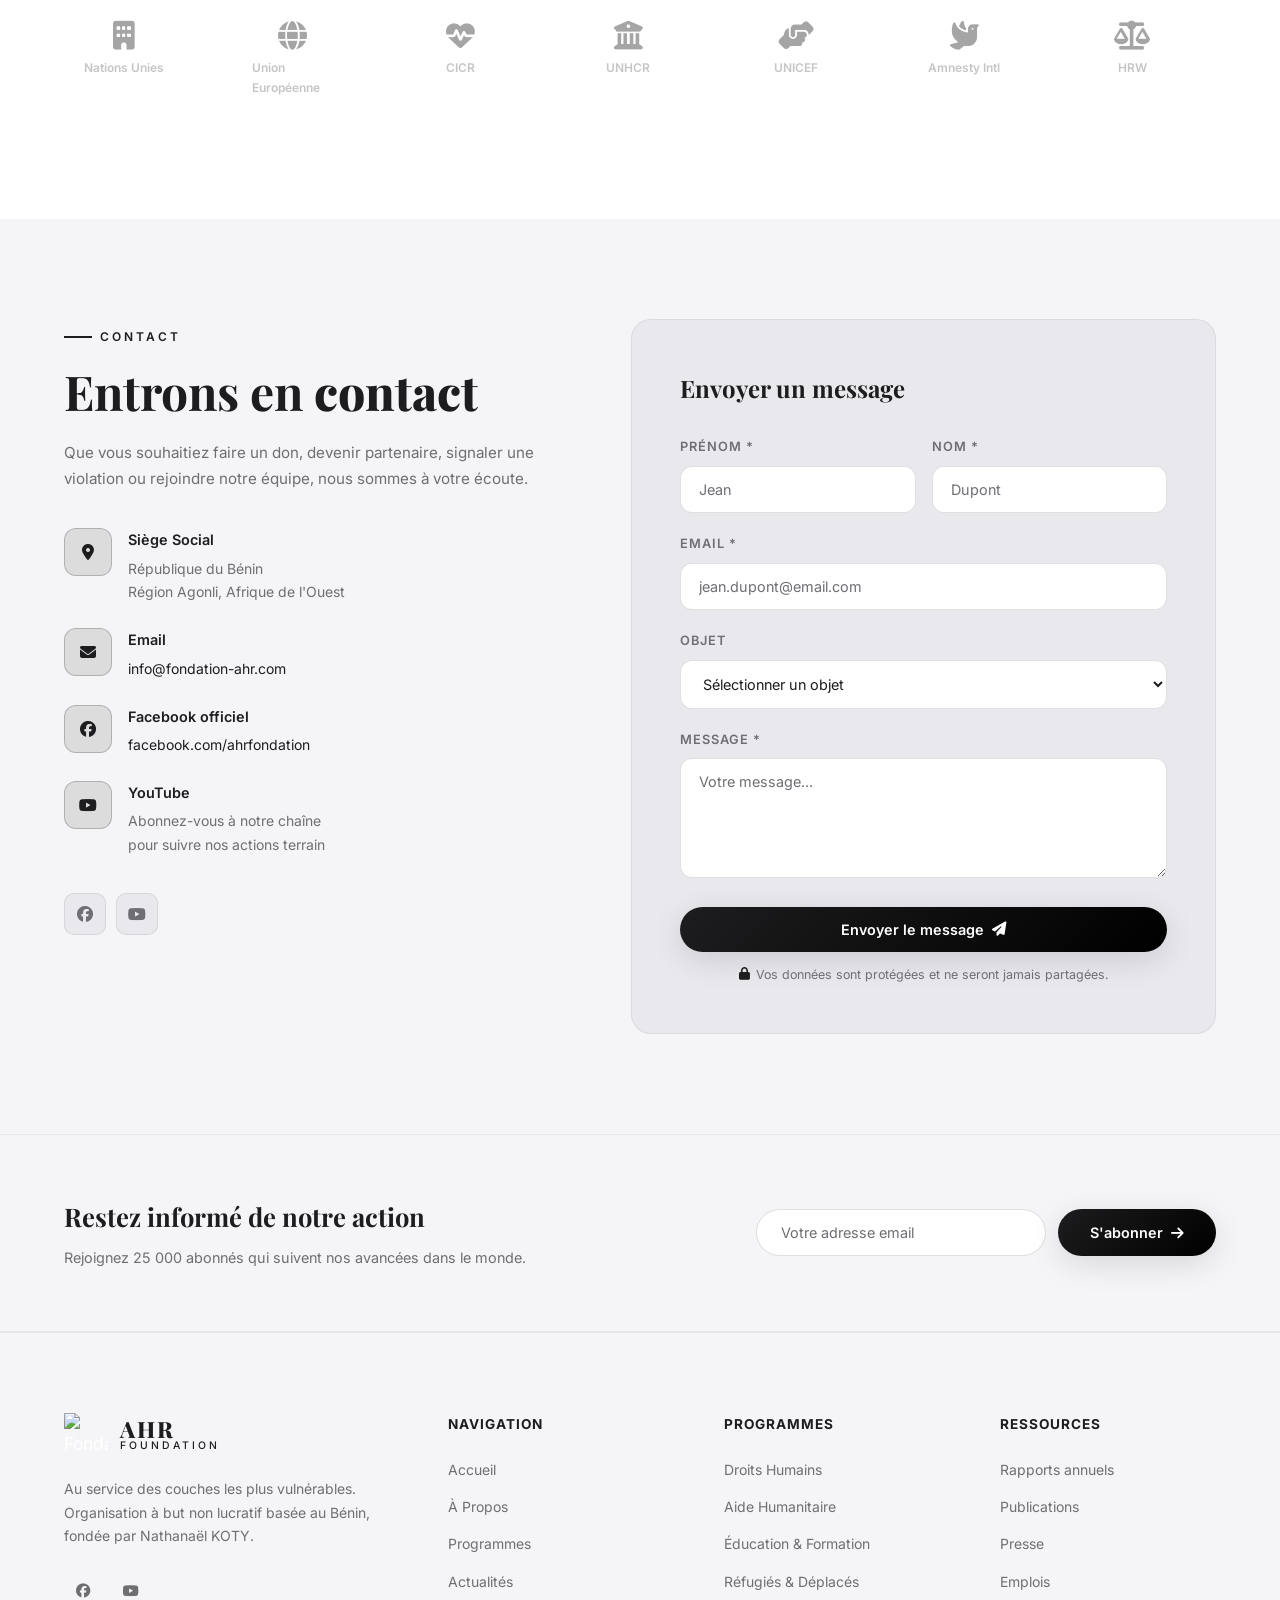
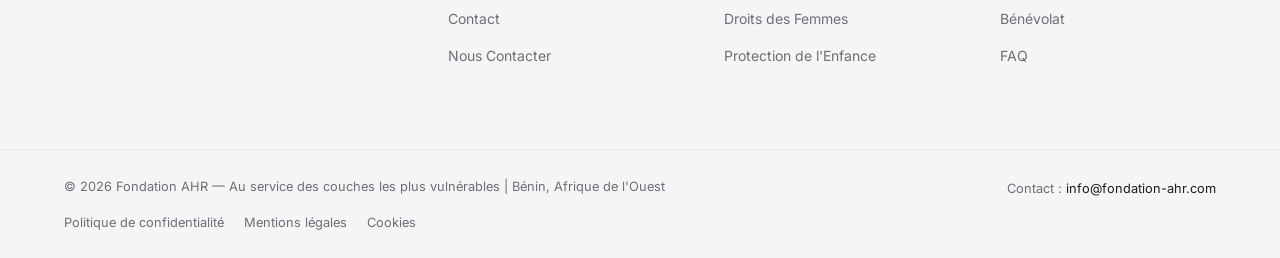
==== commit aa2b6ebc: "Add documentary video section" ====
--- a/index.html
+++ b/index.html
@@ -39,6 +39,7 @@
           </ul>
         </li>
         <li><a href="pages/gallery.html" class="nav-link">Galerie</a></li>
+        <li><a href="#documentaire" class="nav-link">Documentaire</a></li>
         <li><a href="pages/blog.html" class="nav-link">Actualités</a></li>
         <li><a href="#contact" class="nav-link">Contact</a></li>
         <li><a href="#contact" class="nav-cta">Nous Contacter <i class="fas fa-envelope"></i></a></li>
@@ -390,6 +391,32 @@
           <button class="slider-btn" id="prevBtn"><i class="fas fa-chevron-left"></i></button>
           <div class="slider-dots" id="sliderDots"></div>
           <button class="slider-btn" id="nextBtn"><i class="fas fa-chevron-right"></i></button>
+        </div>
+      </div>
+    </div>
+  </section>
+
+  <!-- ══════════════════════  DOCUMENTAIRE  ══════════════════════ -->
+  <section class="documentary-section section" id="documentaire">
+    <div class="container">
+      <div class="section-header reveal">
+        <div class="section-label">Documentaire</div>
+        <h2 class="section-title">Notre <span class="gold-text">histoire en images</span></h2>
+        <p class="section-desc">Un regard documentaire sur les actions de terrain de la Fondation AHR au Bénin — des hommes, des femmes et des enfants au cœur de notre mission.</p>
+      </div>
+      <div class="documentary-wrapper reveal">
+        <video
+          controls
+          preload="metadata"
+          poster="https://res.cloudinary.com/dmwknarb2/image/upload/w_1200,f_auto,q_auto/DETOHOU_1_koqdvo.jpg"
+          class="documentary-video"
+          aria-label="Documentaire Fondation AHR">
+          <source src="https://res.cloudinary.com/dmwknarb2/video/upload/v1777225866/b1c2b86a-27c8-44a9-b2ea-efcb88eee0d2_documentaire_ahr-foundation_cop_tbc44k.mp4" type="video/mp4"/>
+          Votre navigateur ne supporte pas la lecture vidéo.
+        </video>
+        <div class="documentary-caption">
+          <i class="fas fa-film"></i>
+          Fondation AHR — Documentaire officiel · Bénin
         </div>
       </div>
     </div>
--- a/css/style.css
+++ b/css/style.css
@@ -877,6 +877,34 @@
 /* ══════════════════════════════════════════
    BLOG PREVIEW
 ══════════════════════════════════════════ */
+/* ══════════════  DOCUMENTARY  ══════════════ */
+.documentary-section { background: var(--dark); }
+.documentary-wrapper {
+  max-width: 900px;
+  margin: 0 auto;
+  border-radius: var(--radius-lg);
+  overflow: hidden;
+  box-shadow: 0 24px 80px rgba(0,0,0,0.18);
+}
+.documentary-video {
+  width: 100%;
+  display: block;
+  background: #000;
+  aspect-ratio: 16/9;
+  object-fit: cover;
+}
+.documentary-caption {
+  background: var(--gold);
+  color: var(--dark);
+  text-align: center;
+  padding: 14px 24px;
+  font-size: 0.88rem;
+  font-weight: 600;
+  letter-spacing: 0.04em;
+  text-transform: uppercase;
+}
+.documentary-caption i { margin-right: 8px; }
+
 .blog-preview-section { background: var(--dark-2); }
 
 .blog-grid {
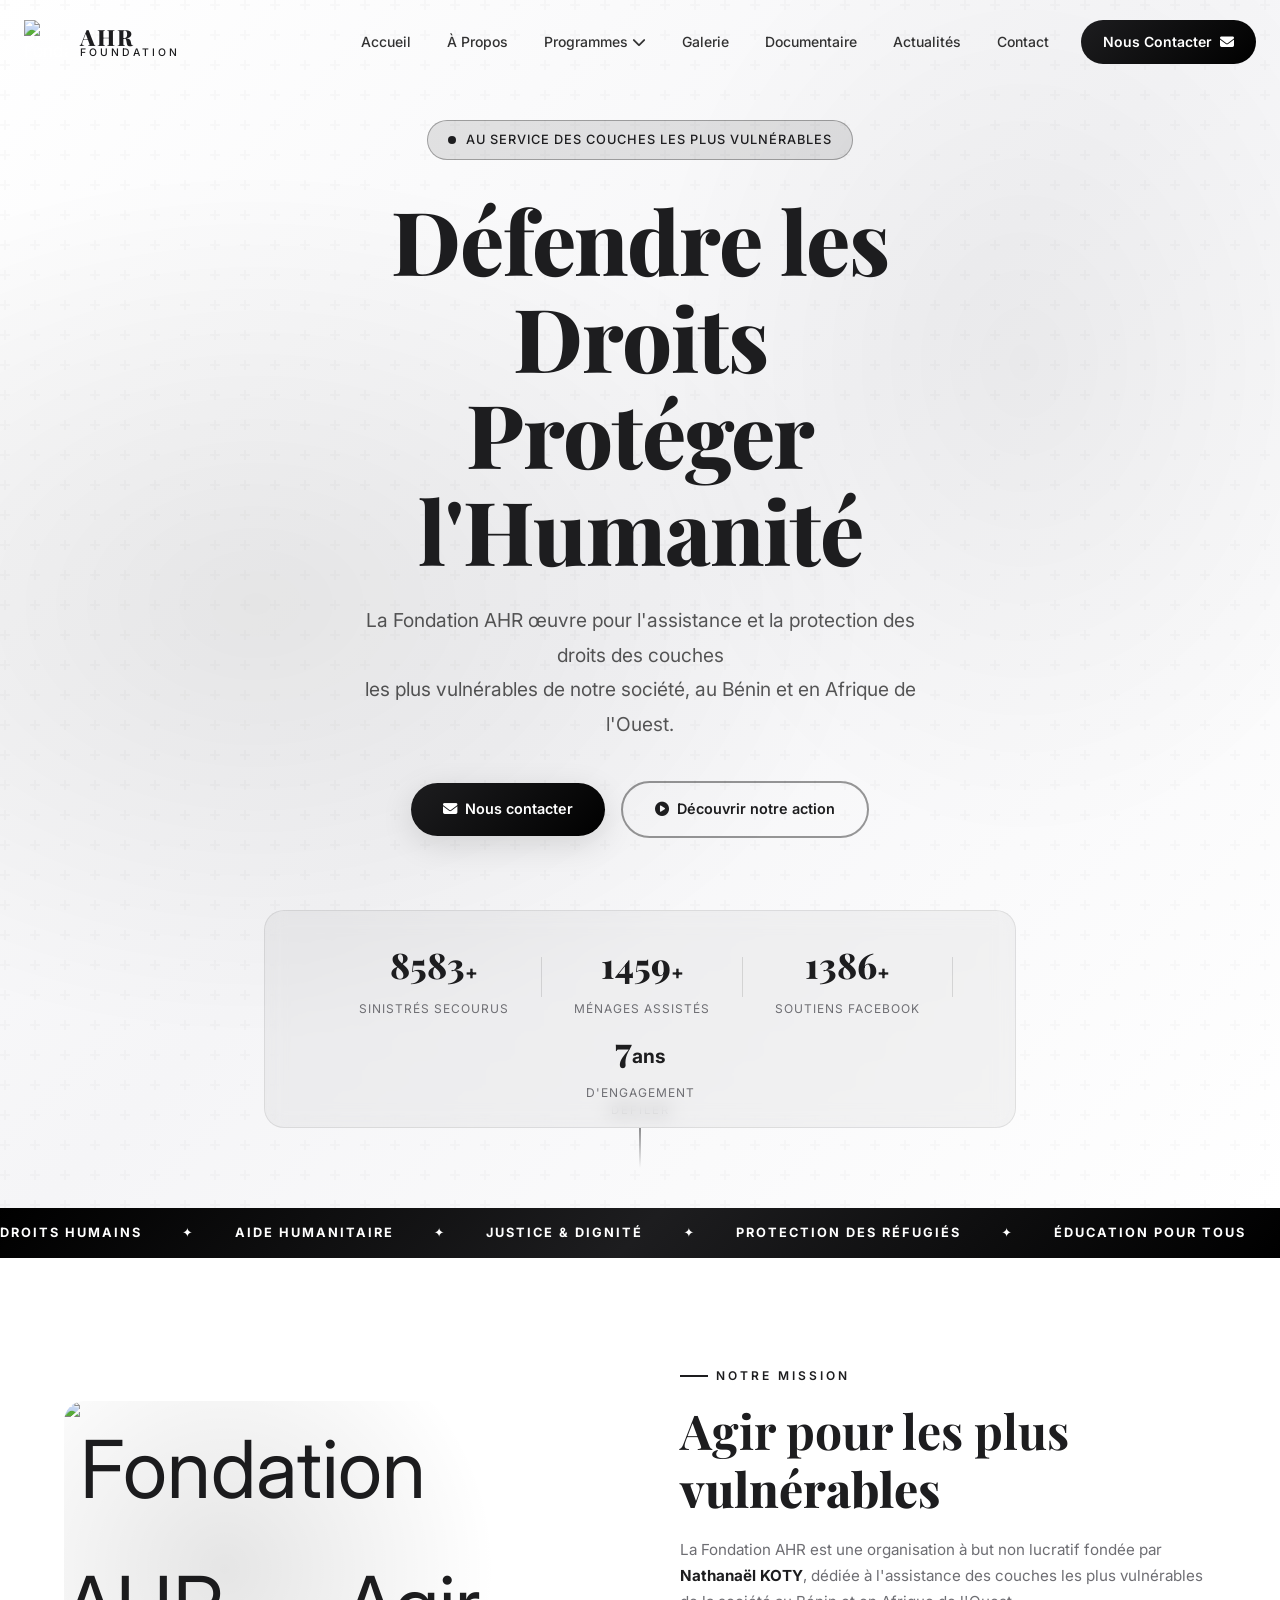
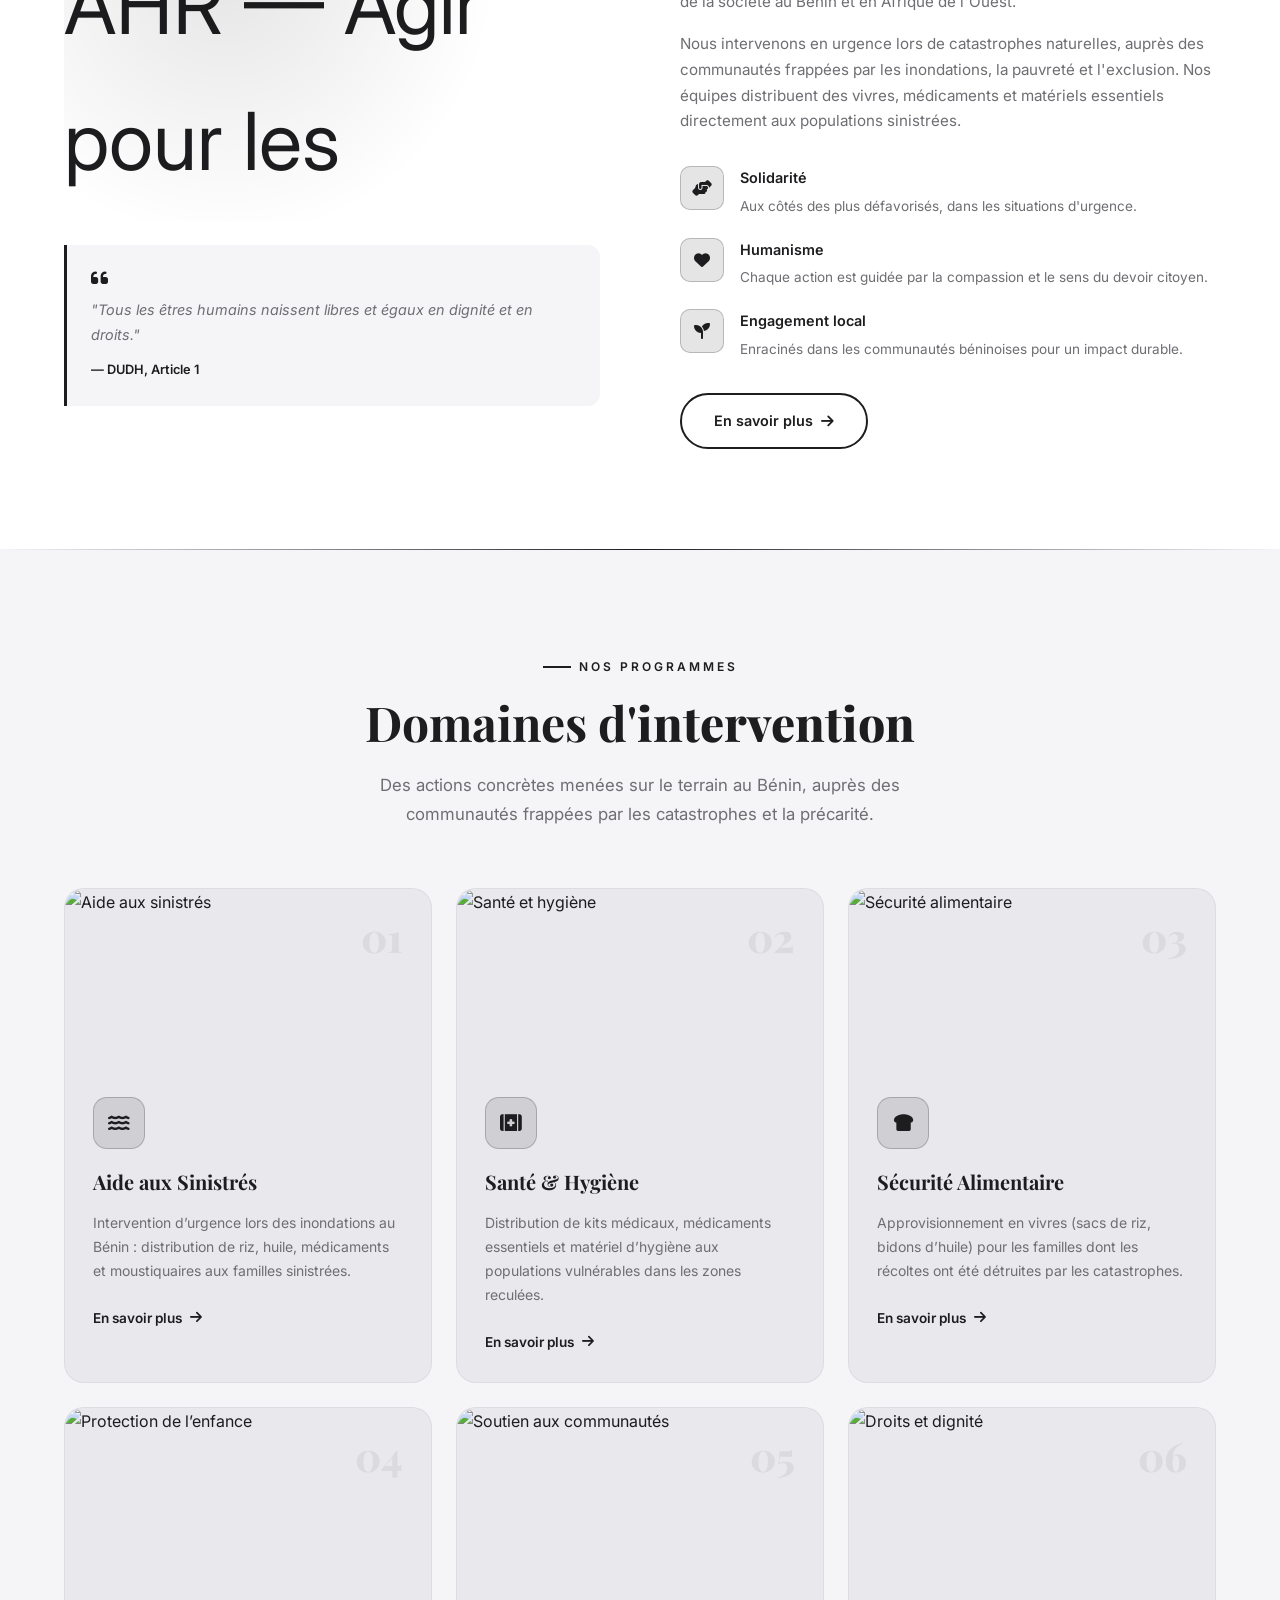
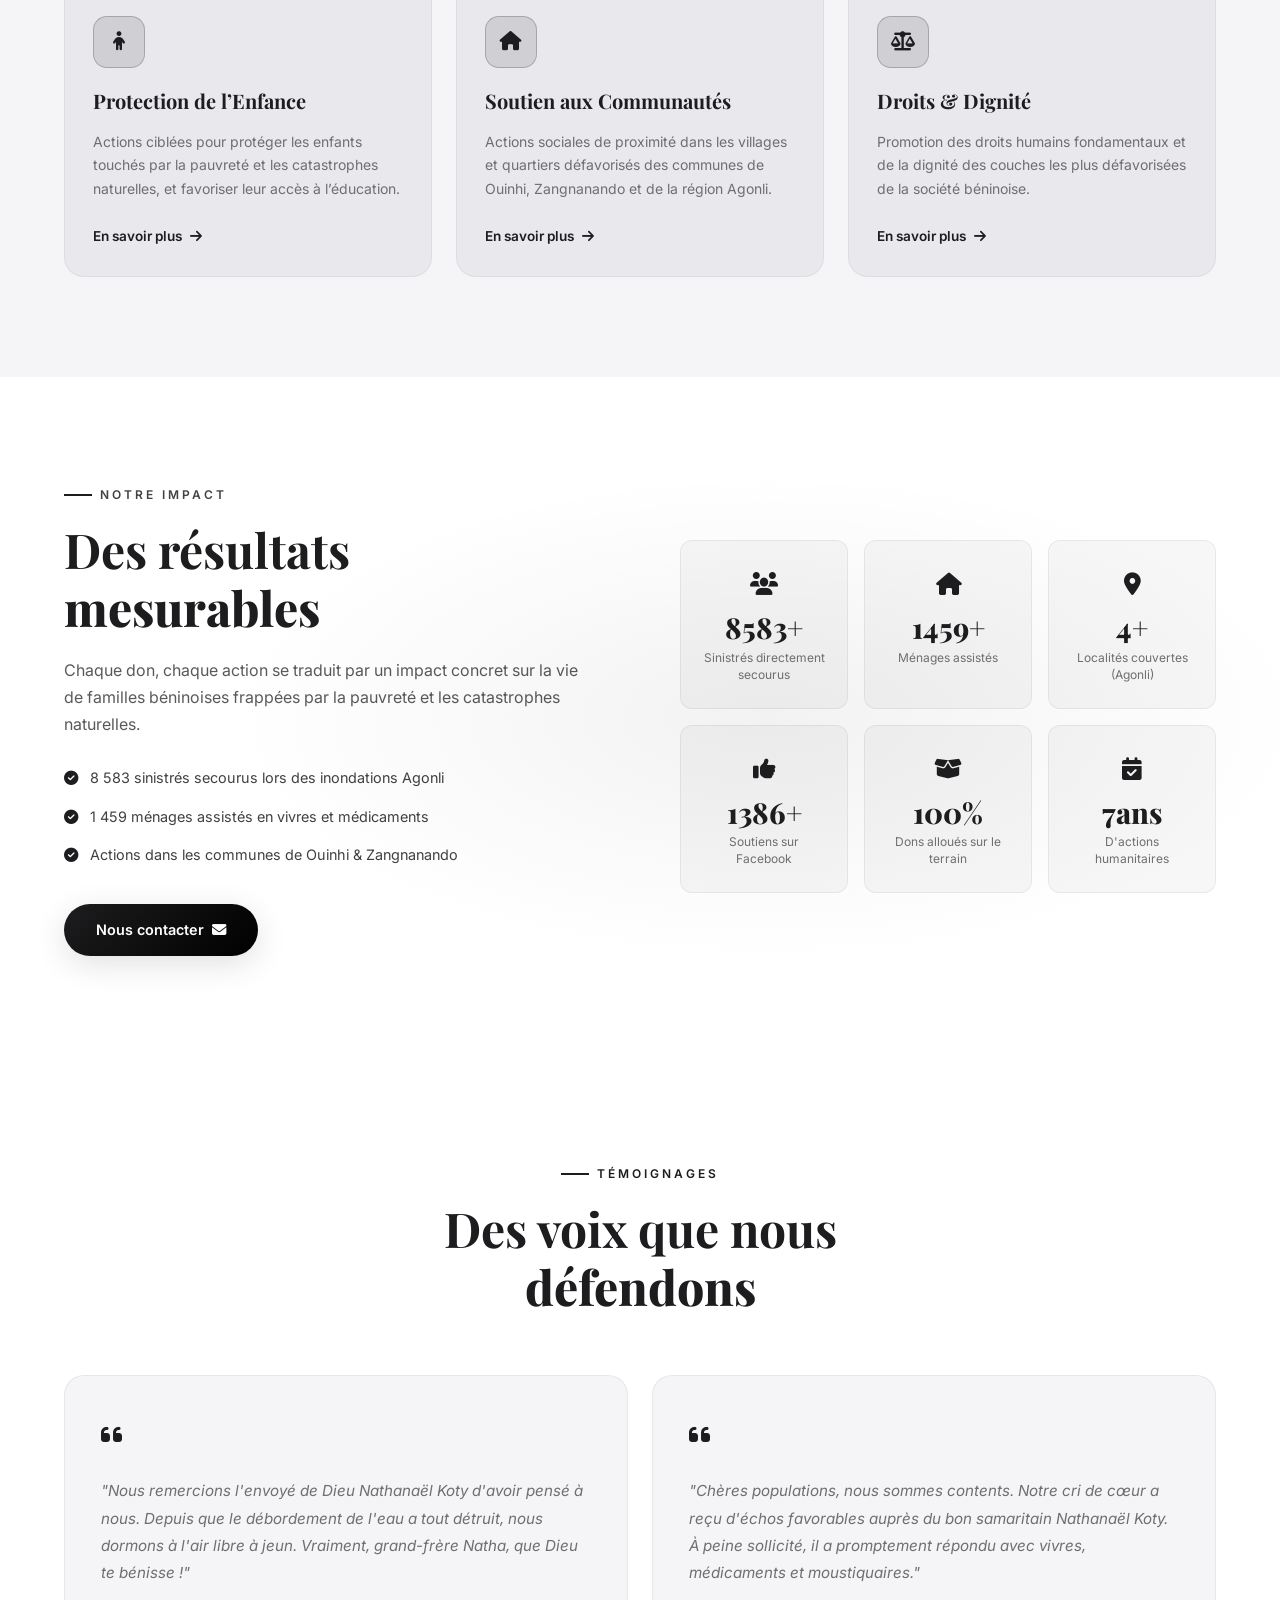
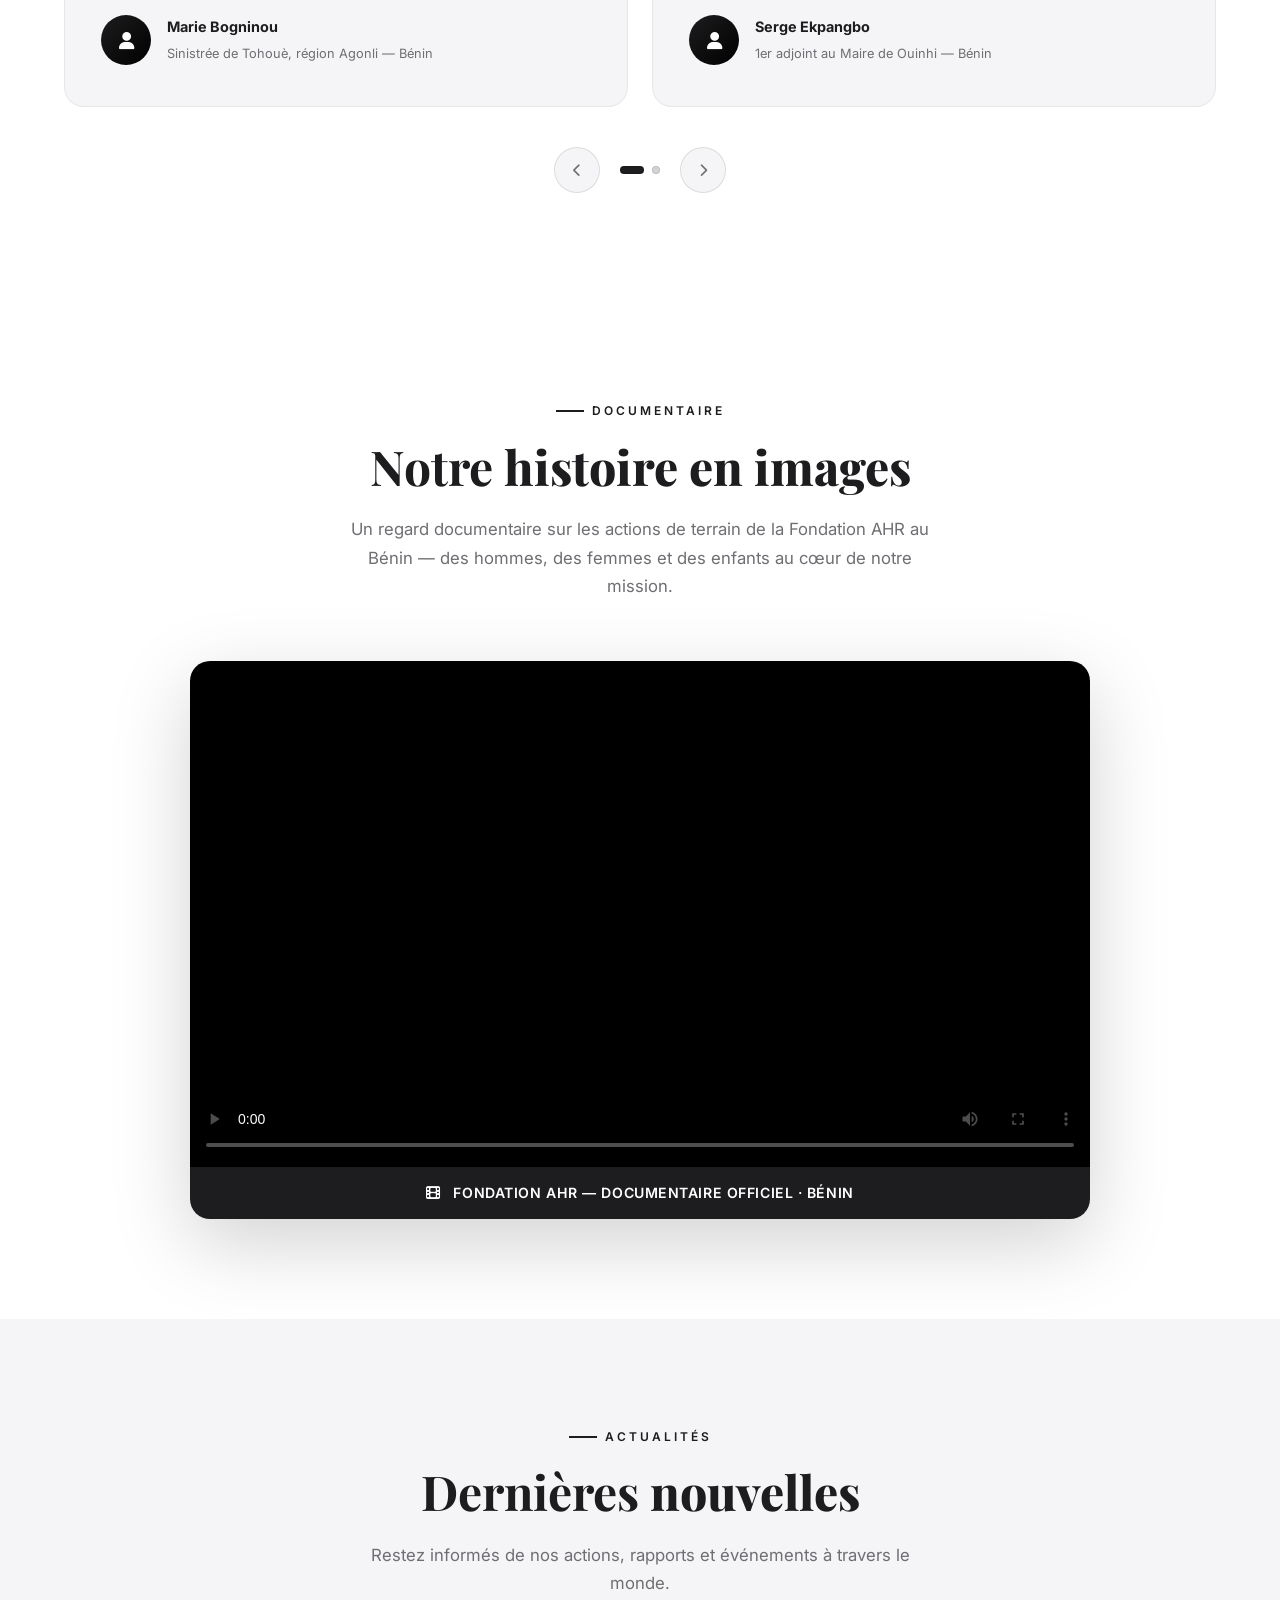
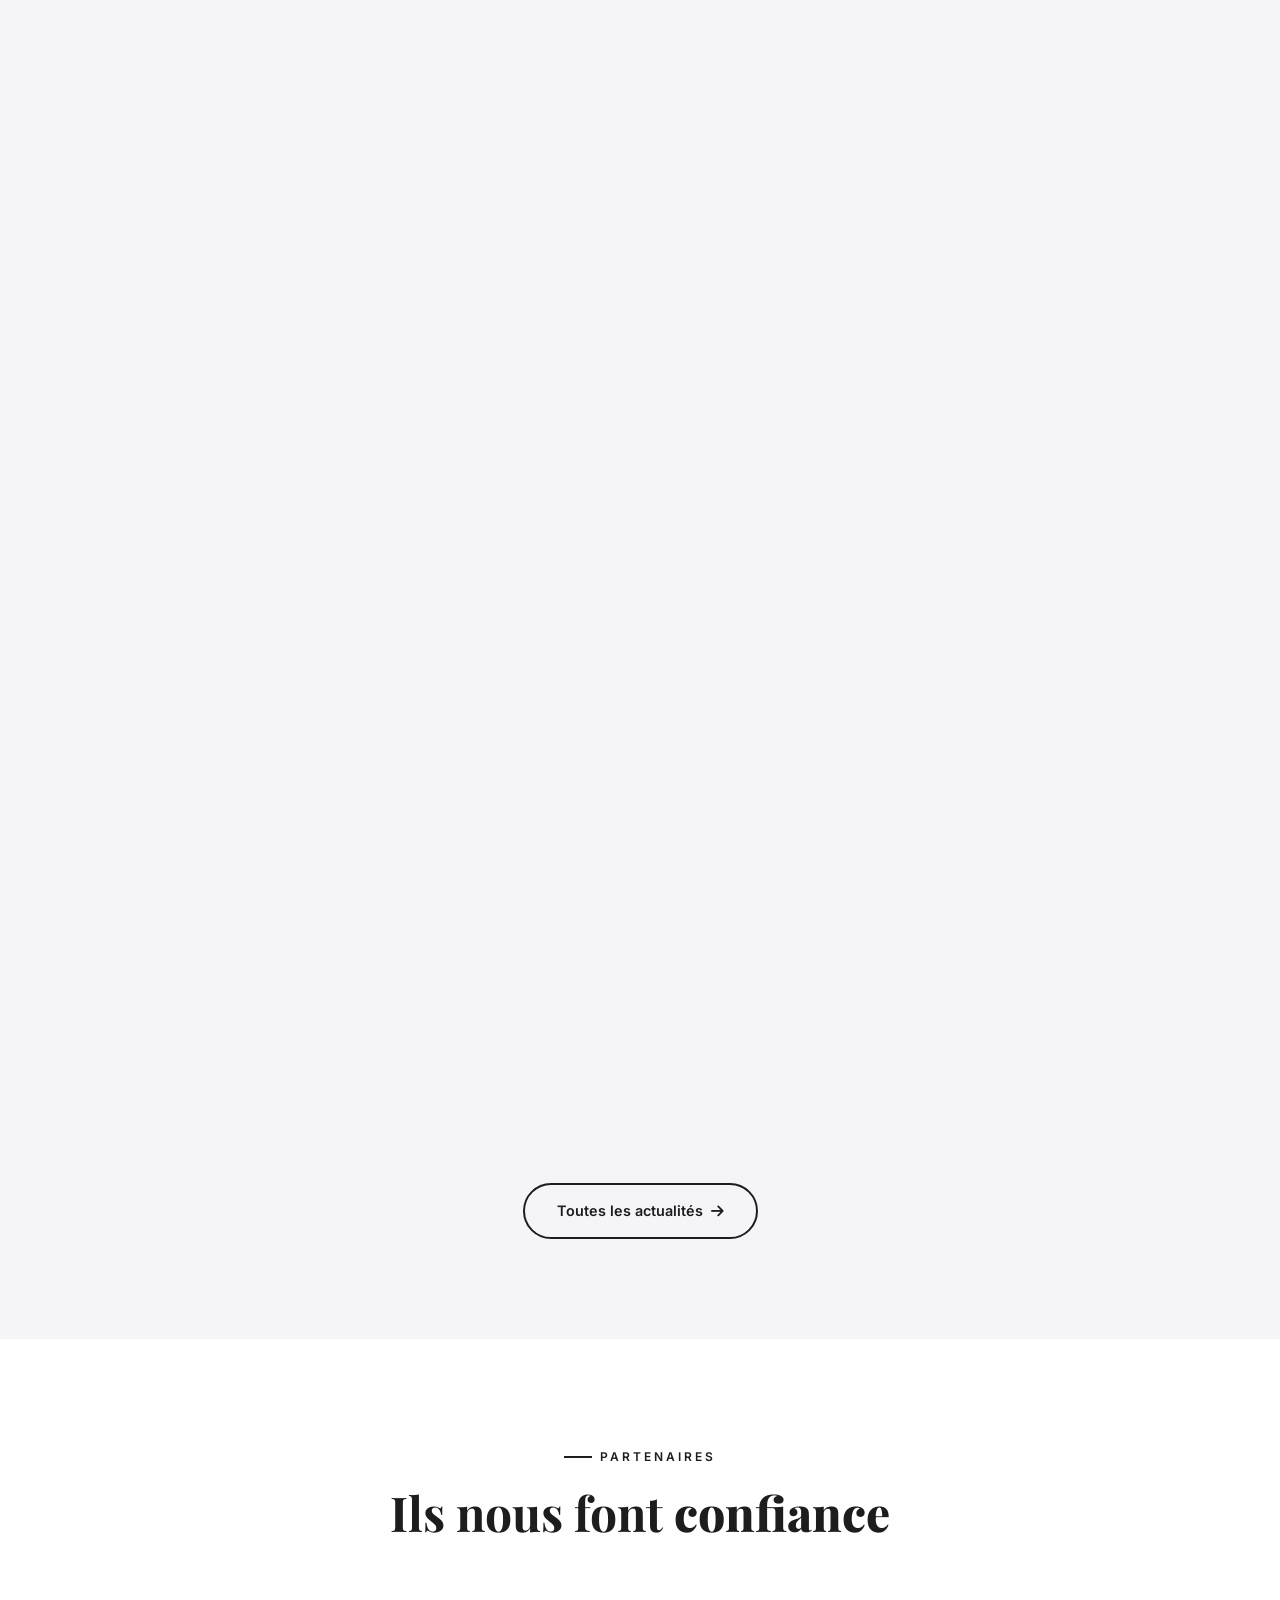
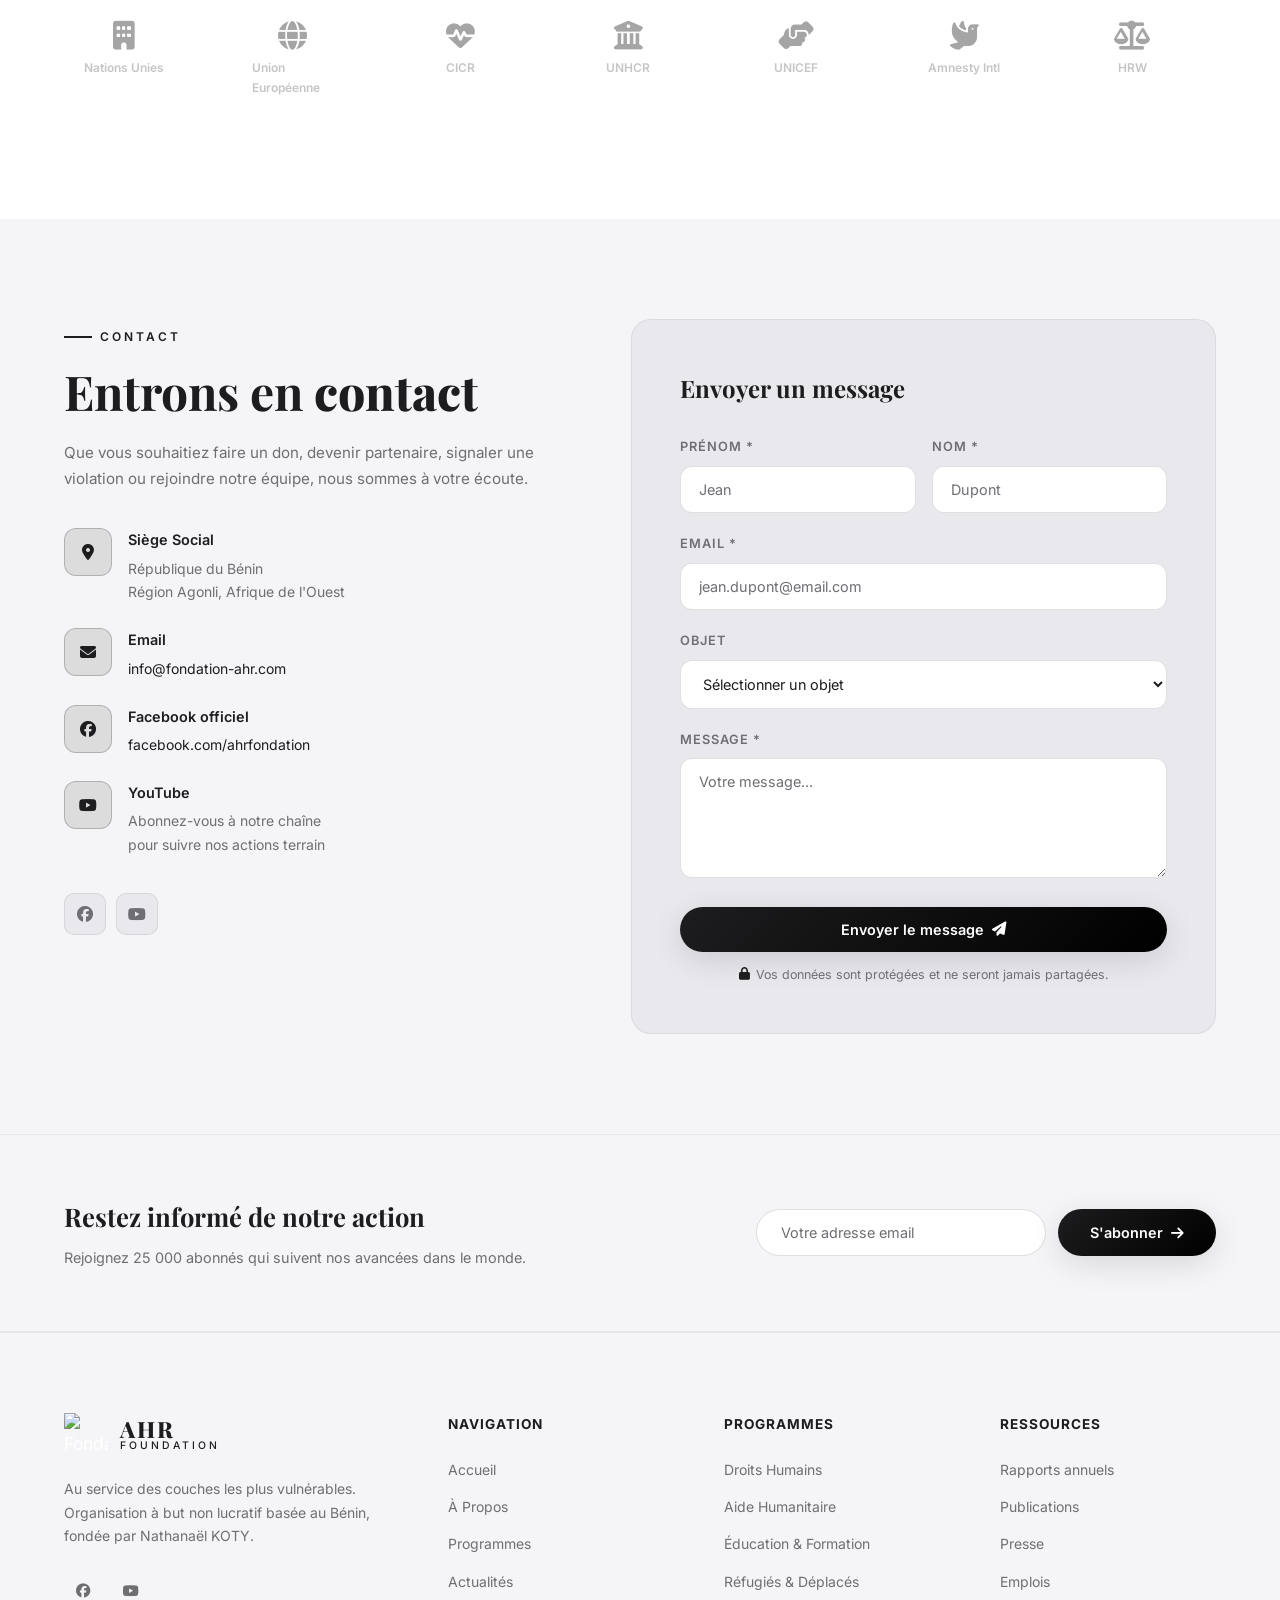
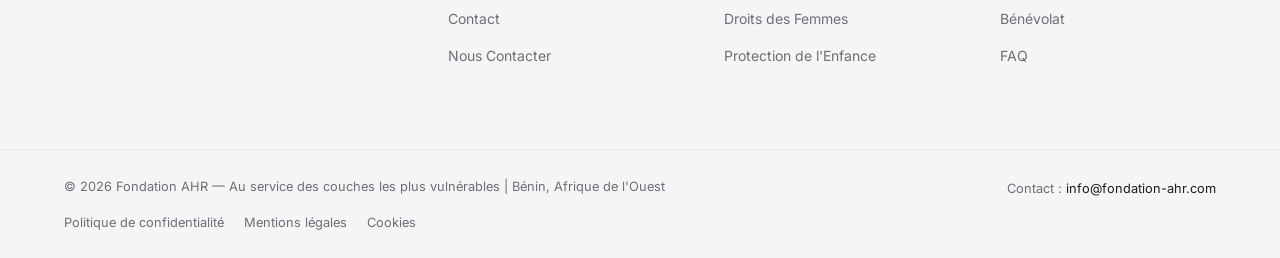
==== commit 8008f83a: "Fix documentary section always visible" ====
--- a/index.html
+++ b/index.html
@@ -404,7 +404,7 @@
         <h2 class="section-title">Notre <span class="gold-text">histoire en images</span></h2>
         <p class="section-desc">Un regard documentaire sur les actions de terrain de la Fondation AHR au Bénin — des hommes, des femmes et des enfants au cœur de notre mission.</p>
       </div>
-      <div class="documentary-wrapper reveal">
+      <div class="documentary-wrapper">
         <video
           controls
           preload="metadata"
--- a/css/style.css
+++ b/css/style.css
@@ -885,6 +885,9 @@
   border-radius: var(--radius-lg);
   overflow: hidden;
   box-shadow: 0 24px 80px rgba(0,0,0,0.18);
+  opacity: 1 !important;
+  transform: none !important;
+  visibility: visible !important;
 }
 .documentary-video {
   width: 100%;
